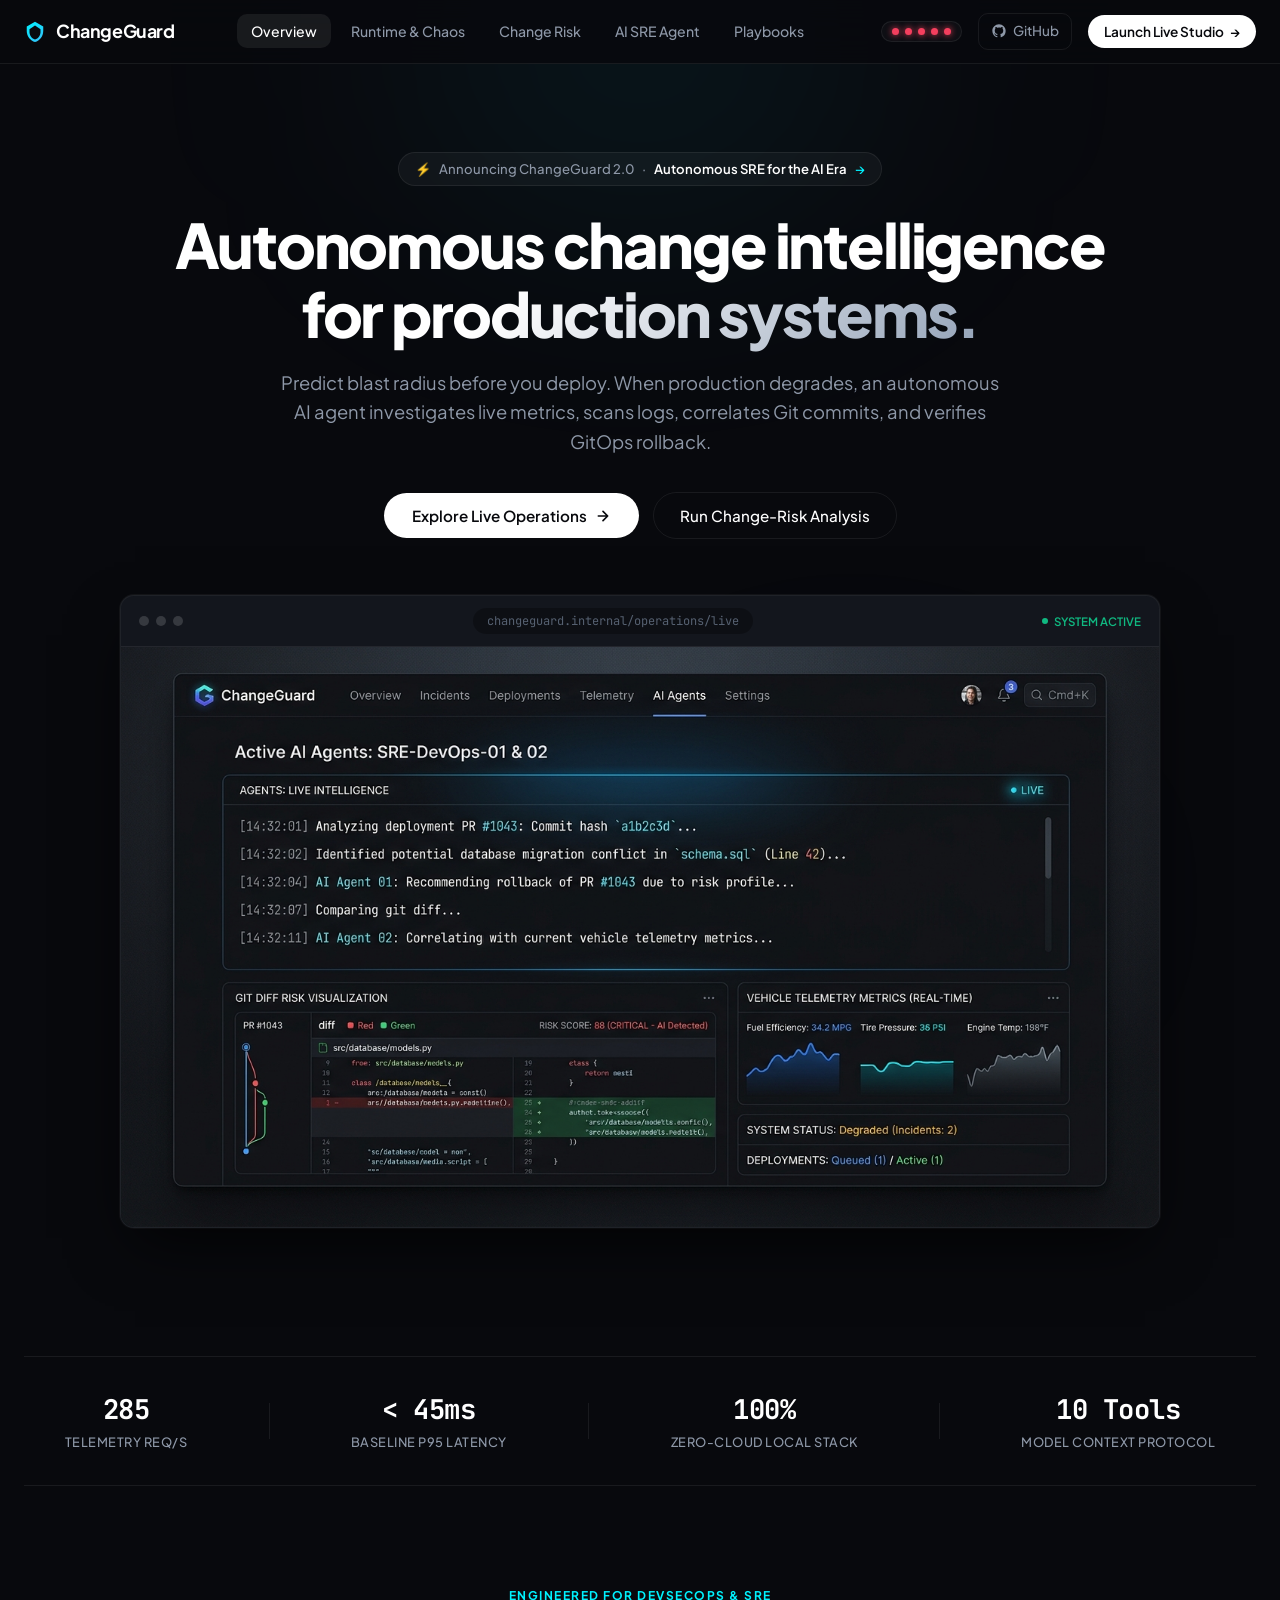
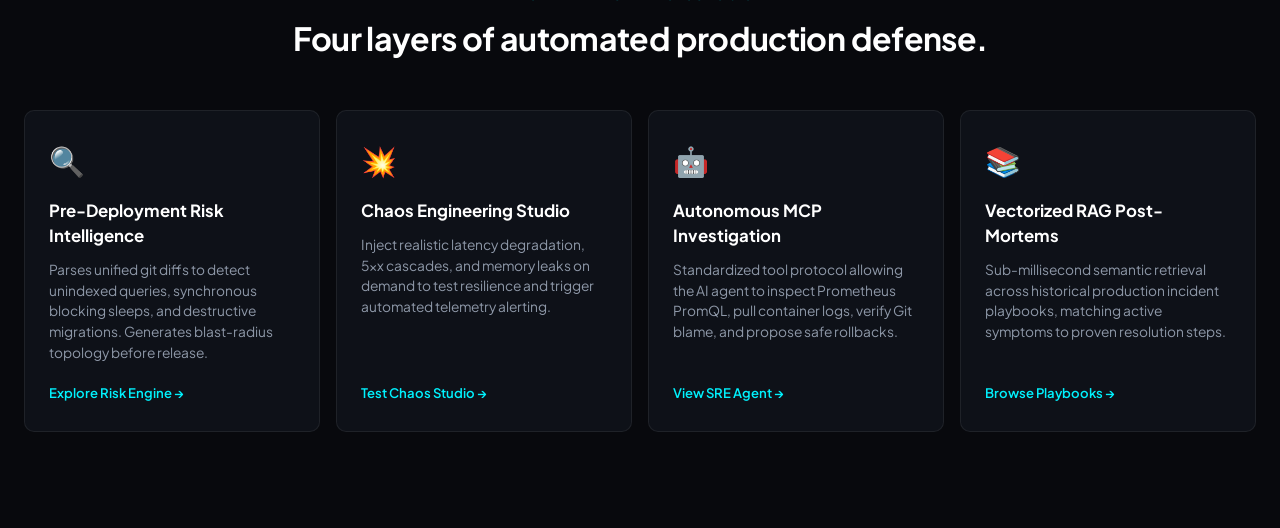
==== dashboard/index.html @ 80968781 "feat(ui): redesign landing page and dashboard theme inspired by Polar with hero mockup asset and fla" ====
<!DOCTYPE html>
<html lang="en">
<head>
  <meta charset="UTF-8">
  <meta name="viewport" content="width=device-width, initial-scale=1.0">
  <title>ChangeGuard — Autonomous SRE & Change-Intelligence Platform</title>
  <meta name="description" content="AI-powered change risk scoring, blast-radius prediction, and autonomous incident investigation with MCP tools and vectorized RAG playbooks.">
  <link rel="preconnect" href="https://fonts.googleapis.com">
  <link rel="preconnect" href="https://fonts.gstatic.com" crossorigin>
  <link href="https://fonts.googleapis.com/css2?family=Plus+Jakarta+Sans:wght@300;400;500;600;700;800&family=JetBrains+Mono:wght@400;500;600&display=swap" rel="stylesheet">
  <link rel="stylesheet" href="css/style.css">
</head>
<body>
  <!-- Global Ambient Background Glows -->
  <div class="ambient-glow glow-top"></div>
  <div class="ambient-glow glow-bottom"></div>

  <!-- Header / Navigation Bar (Polar Style) -->
  <header class="polar-nav">
    <div class="nav-container">
      <div class="nav-brand" data-tab-target="tab-home">
        <div class="logo-mark">
          <svg width="22" height="22" viewBox="0 0 24 24" fill="none" xmlns="http://www.w3.org/2000/svg">
            <path d="M12 2L3 7V12C3 17.5 6.8 22.7 12 24C17.2 22.7 21 17.5 21 12V7L12 2Z" fill="url(#brandGrad)" />
            <path d="M12 6L6 10V13C6 16.8 8.6 20.3 12 21.2C15.4 20.3 18 16.8 18 13V10L12 6Z" fill="#08090d" />
            <defs>
              <linearGradient id="brandGrad" x1="3" y1="2" x2="21" y2="24" gradientUnits="userSpaceOnUse">
                <stop stop-color="#00f2fe" />
                <stop offset="1" stop-color="#38bdf8" />
              </linearGradient>
            </defs>
          </svg>
        </div>
        <span class="logo-text">ChangeGuard</span>
      </div>

      <!-- Navigation Links -->
      <nav class="nav-links">
        <button class="nav-link active" data-tab="tab-home">Overview</button>
        <button class="nav-link" data-tab="tab-operations">Runtime & Chaos</button>
        <button class="nav-link" data-tab="tab-risk">Change Risk</button>
        <button class="nav-link" data-tab="tab-agent">
          AI SRE Agent
          <span class="pill-dot-badge" id="agentIncidentBadge" style="display:none;"></span>
        </button>
        <button class="nav-link" data-tab="tab-playbooks">Playbooks</button>
      </nav>

      <!-- Right Navigation Actions -->
      <div class="nav-actions">
        <!-- Service Health Dots -->
        <div class="health-cluster" title="System Microservice Health">
          <span class="health-dot dot-live" id="dotTelemetry" title="Telemetry :8000"></span>
          <span class="health-dot dot-live" id="dotRisk" title="Risk Engine :8001"></span>
          <span class="health-dot dot-live" id="dotMcp" title="MCP Server :8002"></span>
          <span class="health-dot dot-live" id="dotAgent" title="SRE Agent :8003"></span>
          <span class="health-dot dot-live" id="dotRag" title="RAG Engine :8004"></span>
        </div>

        <a href="https://github.com/karambitbarrage15/opsGaurd" target="_blank" rel="noopener" class="btn-github">
          <svg width="16" height="16" viewBox="0 0 24 24" fill="currentColor">
            <path fill-rule="evenodd" clip-rule="evenodd" d="M12 2C6.477 2 2 6.484 2 12.017c0 4.425 2.865 8.18 6.839 9.504.5.092.682-.217.682-.483 0-.237-.008-.868-.013-1.703-2.782.605-3.369-1.343-3.369-1.343-.454-1.158-1.11-1.466-1.11-1.466-.908-.62.069-.608.069-.608 1.003.07 1.53 1.032 1.53 1.032.892 1.53 2.341 1.088 2.91.832.092-.647.35-1.088.636-1.338-2.22-.253-4.555-1.113-4.555-4.951 0-1.093.39-1.988 1.029-2.688-.103-.253-.446-1.272.098-2.65 0 0 .84-.27 2.75 1.026A9.564 9.564 0 0112 6.844c.85.004 1.705.115 2.504.337 1.909-1.296 2.747-1.027 2.747-1.027.546 1.379.202 2.398.1 2.651.64.7 1.028 1.595 1.028 2.688 0 3.848-2.339 4.695-4.566 4.943.359.309.678.92.678 1.855 0 1.338-.012 2.419-.012 2.747 0 .268.18.58.688.482A10.019 10.019 0 0022 12.017C22 6.484 17.522 2 12 2z" />
          </svg>
          <span>GitHub</span>
        </a>

        <button class="btn-cta-primary" id="btnNavLaunch">
          <span>Launch Live Studio</span>
          <span class="arrow">→</span>
        </button>
      </div>
    </div>
  </header>

  <!-- Page Content Container -->
  <div class="content-wrapper">

    <!-- ==================== TAB 0: POLAR-STYLE LANDING PAGE ==================== -->
    <section class="page-tab active" id="tab-home">
      <!-- Hero Section -->
      <div class="hero-section">
        <div class="hero-announcement" data-tab-switch="tab-agent">
          <span class="announcement-pill">
            <span class="sparkle">⚡</span>
            <span>Announcing ChangeGuard 2.0</span>
            <span class="sep">·</span>
            <span class="desc">Autonomous SRE for the AI Era</span>
            <span class="chev">→</span>
          </span>
        </div>

        <h1 class="hero-heading">
          Autonomous change intelligence <br>
          <span class="heading-gradient">for production systems.</span>
        </h1>

        <p class="hero-subtext">
          Predict blast radius before you deploy. When production degrades, an autonomous AI agent investigates live metrics, scans logs, correlates Git commits, and verifies GitOps rollback.
        </p>

        <div class="hero-cta-group">
          <button class="btn-hero-primary" data-tab-switch="tab-operations">
            <span>Explore Live Operations</span>
            <svg width="16" height="16" viewBox="0 0 24 24" fill="none" stroke="currentColor" stroke-width="2.5" stroke-linecap="round" stroke-linejoin="round"><path d="M5 12h14M12 5l7 7-7 7"/></svg>
          </button>
          <button class="btn-hero-secondary" data-tab-switch="tab-risk">
            <span>Run Change-Risk Analysis</span>
          </button>
        </div>

        <!-- Hero UI Mockup Showcase (Polar Style) -->
        <div class="hero-mockup-wrapper">
          <div class="mockup-ambient-halo"></div>
          <div class="mockup-frame">
            <div class="mockup-header-bar">
              <div class="window-dots">
                <span></span><span></span><span></span>
              </div>
              <div class="mockup-url-pill">
                <span>changeguard.internal/operations/live</span>
              </div>
              <div class="mockup-live-status">
                <span class="live-dot"></span>
                <span>SYSTEM ACTIVE</span>
              </div>
            </div>
            <img src="assets/hero-mockup.jpg" alt="ChangeGuard Operations Console Mockup" class="mockup-image" loading="lazy">
          </div>
        </div>
      </div>

      <!-- Live Telemetry Ticker Strip (No Box Inside A Box) -->
      <div class="ticker-strip">
        <div class="ticker-item">
          <span class="ticker-val">285</span>
          <span class="ticker-lbl">Telemetry Req/s</span>
        </div>
        <div class="ticker-divider"></div>
        <div class="ticker-item">
          <span class="ticker-val">&lt; 45ms</span>
          <span class="ticker-lbl">Baseline p95 Latency</span>
        </div>
        <div class="ticker-divider"></div>
        <div class="ticker-item">
          <span class="ticker-val">100%</span>
          <span class="ticker-lbl">Zero-Cloud Local Stack</span>
        </div>
        <div class="ticker-divider"></div>
        <div class="ticker-item">
          <span class="ticker-val">10 Tools</span>
          <span class="ticker-lbl">Model Context Protocol</span>
        </div>
      </div>

      <!-- Feature Grid (Single Surface, Clean Dividers) -->
      <div class="features-section">
        <div class="section-meta">
          <span class="section-tag">ENGINEERED FOR DEVSECOPS & SRE</span>
          <h2 class="section-heading">Four layers of automated production defense.</h2>
        </div>

        <div class="features-grid">
          <div class="feature-card" data-tab-switch="tab-risk">
            <div class="feature-icon">🔍</div>
            <h3>Pre-Deployment Risk Intelligence</h3>
            <p>Parses unified git diffs to detect unindexed queries, synchronous blocking sleeps, and destructive migrations. Generates blast-radius topology before release.</p>
            <span class="feature-link">Explore Risk Engine →</span>
          </div>

          <div class="feature-card" data-tab-switch="tab-operations">
            <div class="feature-icon">💥</div>
            <h3>Chaos Engineering Studio</h3>
            <p>Inject realistic latency degradation, 5xx cascades, and memory leaks on demand to test resilience and trigger automated telemetry alerting.</p>
            <span class="feature-link">Test Chaos Studio →</span>
          </div>

          <div class="feature-card" data-tab-switch="tab-agent">
            <div class="feature-icon">🤖</div>
            <h3>Autonomous MCP Investigation</h3>
            <p>Standardized tool protocol allowing the AI agent to inspect Prometheus PromQL, pull container logs, verify Git blame, and propose safe rollbacks.</p>
            <span class="feature-link">View SRE Agent →</span>
          </div>

          <div class="feature-card" data-tab-switch="tab-playbooks">
            <div class="feature-icon">📚</div>
            <h3>Vectorized RAG Post-Mortems</h3>
            <p>Sub-millisecond semantic retrieval across historical production incident playbooks, matching active symptoms to proven resolution steps.</p>
            <span class="feature-link">Browse Playbooks →</span>
          </div>
        </div>
      </div>
    </section>

    <!-- ==================== TAB 1: RUNTIME & CHAOS STUDIO ==================== -->
    <section class="page-tab" id="tab-operations">
      <div class="tab-header-strip">
        <div>
          <h2>Runtime Operations & Chaos Studio</h2>
          <p class="tab-sub">Real-time connected-vehicle telemetry pipeline with Prometheus metrics and fault injection.</p>
        </div>
        <div class="status-indicator-pill" id="globalStatusPill">
          <span class="indicator-dot"></span>
          <span id="globalStatusText">ALL SYSTEMS NORMAL</span>
        </div>
      </div>

      <!-- Metrics Row (Flat Single Surface) -->
      <div class="metrics-row">
        <div class="stat-cell">
          <span class="stat-label">Throughput</span>
          <div class="stat-value" id="valThroughput">285 <span class="stat-unit">req/s</span></div>
          <span class="stat-trend positive" id="trendThroughput">↑ Normal Ingest</span>
        </div>
        <div class="stat-cell">
          <span class="stat-label">p95 Ingestion Latency</span>
          <div class="stat-value" id="valLatency">42 <span class="stat-unit">ms</span></div>
          <div class="stat-progress">
            <div class="stat-bar" id="barLatency" style="width: 14%;"></div>
          </div>
        </div>
        <div class="stat-cell">
          <span class="stat-label">5xx Error Rate</span>
          <div class="stat-value" id="valErrorRate">0.0 <span class="stat-unit">%</span></div>
          <span class="stat-trend neutral" id="trendErrorRate">0 failures</span>
        </div>
        <div class="stat-cell">
          <span class="stat-label">Memory Allocation</span>
          <div class="stat-value" id="valMemory">142 <span class="stat-unit">MB</span></div>
          <div class="stat-progress">
            <div class="stat-bar info-bar" id="barMemory" style="width: 25%;"></div>
          </div>
        </div>
      </div>

      <!-- Split Layout: Chaos Triggers & Live Fleet Table (No Box Inside A Box) -->
      <div class="surface-split">
        <!-- Left: Chaos Studio -->
        <div class="surface-col">
          <div class="col-head">
            <h3>Chaos Injection Console</h3>
            <span class="col-badge">Simulate Incidents</span>
          </div>
          <p class="col-desc">Inject synthetic production faults into the telemetry pipeline to observe metrics shift and test autonomous agent response.</p>

          <div class="chaos-action-list">
            <button class="chaos-action-btn chaos-latency-btn" id="btnChaosLatency">
              <div class="btn-left">
                <span class="btn-symbol">⏱️</span>
                <div>
                  <strong>Inject Latency Spike</strong>
                  <span>+2500ms delay on vehicle event pipeline</span>
                </div>
              </div>
              <span class="btn-trigger-badge">Trigger</span>
            </button>

            <button class="chaos-action-btn chaos-error-btn" id="btnChaosError">
              <div class="btn-left">
                <span class="btn-symbol">⚠️</span>
                <div>
                  <strong>Inject 50% Error Rate</strong>
                  <span>Simulate 500 Internal Server Error cascade</span>
                </div>
              </div>
              <span class="btn-trigger-badge">Trigger</span>
            </button>

            <button class="chaos-action-btn chaos-memory-btn" id="btnChaosMemory">
              <div class="btn-left">
                <span class="btn-symbol">🌊</span>
                <div>
                  <strong>Inject Memory Leak</strong>
                  <span>Allocate +150MB unmanaged coordinate buffer</span>
                </div>
              </div>
              <span class="btn-trigger-badge">Trigger</span>
            </button>

            <button class="chaos-action-btn chaos-reset-btn" id="btnChaosReset">
              <div class="btn-left">
                <span class="btn-symbol">🔄</span>
                <div>
                  <strong>Reset All Faults</strong>
                  <span>Restore healthy baseline parameters</span>
                </div>
              </div>
              <span class="btn-trigger-badge">Reset</span>
            </button>
          </div>

          <div class="chaos-summary-bar">
            <span>Current State: <strong id="activeChaosState">Baseline Healthy</strong></span>
            <span>Faults Injected: <span id="chaosIncidentCount">0</span></span>
          </div>
        </div>

        <!-- Right: Live Fleet Table -->
        <div class="surface-col">
          <div class="col-head">
            <h3>Connected Fleet Telemetry Stream</h3>
            <span class="live-tag"><span class="pulse-ring-dot"></span> LIVE 2s</span>
          </div>
          <p class="col-desc">Continuous high-frequency ingestion stream from California & Nevada vehicle fleets.</p>

          <div class="table-container">
            <table class="polar-table">
              <thead>
                <tr>
                  <th>VIN</th>
                  <th>Fleet</th>
                  <th>Speed</th>
                  <th>Battery SoC</th>
                  <th>Firmware</th>
                  <th>Latency</th>
                </tr>
              </thead>
              <tbody id="telemetryBody">
                <!-- Dynamically populated -->
              </tbody>
            </table>
          </div>
        </div>
      </div>
    </section>

    <!-- ==================== TAB 2: PRE-DEPLOY CHANGE RISK ==================== -->
    <section class="page-tab" id="tab-risk">
      <div class="tab-header-strip">
        <div>
          <h2>Pre-Deploy Change-Risk Analysis</h2>
          <p class="tab-sub">Automated PR blast-radius prediction, code pattern heuristics, and deployment safety scoring.</p>
        </div>
      </div>

      <div class="surface-split">
        <!-- Left: Input & Sample Picker -->
        <div class="surface-col">
          <div class="col-head">
            <h3>Pull Request Diff Input</h3>
            <span class="col-badge">Pre-Deployment Gate</span>
          </div>

          <div class="sample-pills-row">
            <span class="sample-label">Scenarios:</span>
            <button class="pill-action active" id="btnSampleQuery">Unbounded Query & Sleep</button>
            <button class="pill-action" id="btnSampleMemory">Memory Buffer Leak</button>
            <button class="pill-action" id="btnSampleDocs">Safe Documentation</button>
          </div>

          <div class="field-wrap">
            <label for="commitMessageInput">Commit Message</label>
            <input type="text" id="commitMessageInput" value="feat(telemetry): add batch historical vehicle lookups" class="polar-input">
          </div>

          <div class="field-wrap">
            <label for="diffTextInput">Git Unified Diff</label>
            <textarea id="diffTextInput" rows="12" class="polar-textarea" placeholder="Paste unified diff here..."></textarea>
          </div>

          <button class="btn-primary-wide" id="btnAnalyzeRisk">
            <span>⚡ Run AI Change-Risk Analysis</span>
          </button>
        </div>

        <!-- Right: Assessment Results (Flat Single Surface) -->
        <div class="surface-col">
          <div class="col-head">
            <h3>Safety Assessment Report</h3>
            <span class="tier-pill" id="riskTierBadge">AWAITING INPUT</span>
          </div>

          <div class="risk-gauge-block">
            <div class="gauge-svg-wrap">
              <svg viewBox="0 0 100 100">
                <circle class="gauge-track" cx="50" cy="50" r="42"></circle>
                <circle class="gauge-meter" id="circleFill" cx="50" cy="50" r="42"></circle>
              </svg>
              <div class="gauge-center-val" id="riskScoreNumber">--</div>
            </div>
            <div class="gauge-meta">
              <h4 id="approvalStatusTitle">Analysis Ready</h4>
              <p id="approvalStatusDesc">Submit a code diff to evaluate blast radius, schema migrations, and deployment risks.</p>
              <div class="canary-chip" id="canaryStrategyBox" style="display:none;">
                <span class="chip-lbl">Canary Strategy:</span>
                <strong id="canaryStrategyVal">Standard Rolling</strong>
              </div>
            </div>
          </div>

          <div class="details-section">
            <span class="details-heading">Identified Risk Factors</span>
            <div class="factors-flat-list" id="factorsList">
              <div class="muted-text">Select a scenario or paste a diff to run analysis.</div>
            </div>
          </div>

          <div class="details-section">
            <span class="details-heading">Blast Radius & Affected Services</span>
            <div class="service-pill-cluster" id="affectedServicesList">
              <!-- Dynamically populated -->
            </div>
          </div>

          <div class="details-section">
            <span class="details-heading">Safety Recommendations</span>
            <ul class="clean-bullet-list" id="recommendationsList">
              <!-- Dynamically populated -->
            </ul>
          </div>
        </div>
      </div>
    </section>

    <!-- ==================== TAB 3: AUTONOMOUS AI SRE AGENT ==================== -->
    <section class="page-tab" id="tab-agent">
      <div class="tab-header-strip">
        <div>
          <h2>Autonomous AI SRE Incident Investigator</h2>
          <p class="tab-sub">Model Context Protocol (MCP) live diagnostic loop correlated with vectorized RAG playbooks.</p>
        </div>
        <button class="btn-primary-alert pulse" id="btnTriggerInvestigation">
          <span>🚨 Trigger Autonomous Investigation</span>
        </button>
      </div>

      <div class="surface-split">
        <!-- Left: Live Thought Stream & MCP Tool Execution -->
        <div class="surface-col">
          <div class="col-head">
            <h3>Agent Thought Stream & Tool Execution</h3>
            <span class="col-badge">MCP Protocol</span>
          </div>
          <p class="col-desc">Step-by-step reasoning chain as the agent probes metrics, pulls logs, inspects commits, and matches playbooks.</p>

          <div class="polar-terminal" id="agentTerminal">
            <div class="term-line sys">&gt; ChangeGuard SRE Agent initialized. Watching telemetry metrics and Prometheus alerts.</div>
            <div class="term-line idle">&gt; Ready. Inject chaos in Tab 1, or click "Trigger Autonomous Investigation" above.</div>
          </div>
        </div>

        <!-- Right: Root Cause Analysis & Remediation Card -->
        <div class="surface-col">
          <div class="col-head">
            <h3>Root Cause Analysis & Remediation</h3>
            <span class="tier-pill" id="rcaStatusBadge">NO ACTIVE INCIDENT</span>
          </div>

          <div class="rca-empty-placeholder" id="rcaEmptyState">
            <span class="placeholder-icon">🤖</span>
            <p>No active investigation. When degradation occurs, the AI agent will autonomously query MCP tools, correlate logs and Git commits, match historical playbooks, and formulate remediation here.</p>
          </div>

          <div class="rca-panel-body" id="rcaContent" style="display:none;">
            <div class="rca-block">
              <span class="rca-lbl">Incident Identification</span>
              <div class="incident-tag" id="rcaIncidentMeta"><span class="badge-p1">P1</span> INC-20261030</div>
            </div>

            <div class="rca-block">
              <span class="rca-lbl">Primary Root Cause</span>
              <div class="cause-highlight-box" id="rcaPrimaryCause">Synchronous blocking latency injected on telemetry request pipeline.</div>
            </div>

            <div class="rca-block">
              <span class="rca-lbl">RAG Historical Playbook Match</span>
              <div class="rag-correlation-card" id="rcaRagBox">
                <div class="rag-header">
                  <strong id="rcaRagTitle">P1: Latency Degradation in California Fleet</strong>
                  <span class="confidence-badge" id="rcaRagConfidence">94% Match</span>
                </div>
                <p id="rcaRagRemediation">Rollback Git revision and verify worker thread normalization.</p>
              </div>
            </div>

            <div class="rca-block">
              <span class="rca-lbl">Remediation Action</span>
              <div class="remediation-proposal" id="rcaRollbackProposal">
                <span>Proposed Action: Automated GitOps Rollback to revision <code>v2.4.0-stable</code></span>
              </div>
            </div>

            <!-- Human-in-the-Loop Rollback Button -->
            <button class="btn-success-wide" id="btnApproveRollback">
              <span>✅ Approve & Execute GitOps Rollback</span>
            </button>

            <!-- Recovery Verified Card -->
            <div class="recovery-banner" id="recoveryBox" style="display:none;">
              <span class="banner-icon">🎉</span>
              <div>
                <strong>Recovery Verified!</strong>
                <p id="recoveryDetails">Service latency restored to &lt; 50ms, error rate 0.0%, all health checks green.</p>
              </div>
            </div>
          </div>
        </div>
      </div>
    </section>

    <!-- ==================== TAB 4: HISTORICAL INCIDENT PLAYBOOKS ==================== -->
    <section class="page-tab" id="tab-playbooks">
      <div class="tab-header-strip">
        <div>
          <h2>Historical Incident Knowledge Base & Playbooks</h2>
          <p class="tab-sub">Curated post-mortems indexed into the RAG vector store for instant agent similarity matching.</p>
        </div>
        <span class="col-badge">8 Indexed Documents</span>
      </div>

      <div class="playbooks-flat-grid" id="kbGrid">
        <!-- Dynamically populated from /rag/postmortems -->
      </div>
    </section>

  </div>

  <!-- Scripts -->
  <script src="js/app.js"></script>
  <script src="js/metrics.js"></script>
  <script src="js/risk_panel.js"></script>
  <script src="js/agent_stream.js"></script>
</body>
</html>
---- dashboard/css/style.css ----
/* -------------------------------------------------------------
   ChangeGuard — Polar Inspired Minimalist Design System
   No "box inside a box" clutter · Single-layer surfaces · Clean hairline dividers
------------------------------------------------------------- */

:root {
  --bg-canvas: #08090d;
  --bg-surface: #0e1118;
  --bg-surface-hover: #131722;
  --bg-subtle: rgba(255, 255, 255, 0.03);

  --border-hairline: rgba(255, 255, 255, 0.07);
  --border-focus: rgba(0, 242, 254, 0.5);

  --text-white: #ffffff;
  --text-primary: #f1f3f7;
  --text-secondary: #8e98a8;
  --text-muted: #566171;

  --accent-cyan: #00f2fe;
  --accent-sky: #38bdf8;
  --accent-emerald: #10b981;
  --accent-amber: #f59e0b;
  --accent-rose: #f43f5e;
  --accent-violet: #8b5cf6;

  --font-sans: 'Plus Jakarta Sans', -apple-system, BlinkMacSystemFont, sans-serif;
  --font-mono: 'JetBrains Mono', monospace;

  --radius-xs: 6px;
  --radius-sm: 10px;
  --radius-md: 14px;
  --radius-lg: 20px;
  --radius-full: 9999px;
}

* {
  box-sizing: border-box;
  margin: 0;
  padding: 0;
}

body {
  background-color: var(--bg-canvas);
  color: var(--text-primary);
  font-family: var(--font-sans);
  min-height: 100vh;
  line-height: 1.5;
  overflow-x: hidden;
  position: relative;
  -webkit-font-smoothing: antialiased;
}

/* Ambient Radial Glows (Polar Style) */
.ambient-glow {
  position: fixed;
  pointer-events: none;
  z-index: 0;
  border-radius: 50%;
  filter: blur(120px);
}

.glow-top {
  top: -150px;
  left: 50%;
  transform: translateX(-50%);
  width: 750px;
  height: 400px;
  background: radial-gradient(circle, rgba(0, 242, 254, 0.08) 0%, rgba(56, 189, 248, 0.03) 60%, transparent 80%);
}

.glow-bottom {
  bottom: -200px;
  right: 10%;
  width: 600px;
  height: 400px;
  background: radial-gradient(circle, rgba(139, 92, 246, 0.05) 0%, transparent 70%);
}

/* ---------------- HEADER / NAVBAR (POLAR STYLE) ---------------- */
.polar-nav {
  position: sticky;
  top: 0;
  z-index: 50;
  background: rgba(8, 9, 13, 0.85);
  backdrop-filter: blur(16px);
  -webkit-backdrop-filter: blur(16px);
  border-bottom: 1px solid var(--border-hairline);
  height: 64px;
  display: flex;
  align-items: center;
}

.nav-container {
  max-width: 1360px;
  width: 100%;
  margin: 0 auto;
  padding: 0 24px;
  display: flex;
  justify-content: space-between;
  align-items: center;
}

.nav-brand {
  display: flex;
  align-items: center;
  gap: 10px;
  cursor: pointer;
  user-select: none;
}

.logo-mark {
  display: flex;
  align-items: center;
  justify-content: center;
}

.logo-text {
  font-size: 1.12rem;
  font-weight: 700;
  color: var(--text-white);
  letter-spacing: -0.4px;
}

.nav-links {
  display: flex;
  gap: 6px;
}

.nav-link {
  background: transparent;
  border: none;
  color: var(--text-secondary);
  font-family: var(--font-sans);
  font-size: 0.88rem;
  font-weight: 500;
  padding: 8px 14px;
  border-radius: var(--radius-sm);
  cursor: pointer;
  transition: all 0.2s ease;
  position: relative;
  display: flex;
  align-items: center;
  gap: 6px;
}

.nav-link:hover {
  color: var(--text-white);
  background: rgba(255, 255, 255, 0.04);
}

.nav-link.active {
  color: var(--text-white);
  background: rgba(255, 255, 255, 0.07);
}

.pill-dot-badge {
  width: 6px;
  height: 6px;
  border-radius: 50%;
  background: var(--accent-rose);
  animation: pulse-dot 1.5s infinite;
}

.nav-actions {
  display: flex;
  align-items: center;
  gap: 16px;
}

.health-cluster {
  display: flex;
  align-items: center;
  gap: 6px;
  padding: 6px 10px;
  background: rgba(255, 255, 255, 0.03);
  border-radius: var(--radius-full);
  border: 1px solid var(--border-hairline);
}

.health-dot {
  width: 7px;
  height: 7px;
  border-radius: 50%;
  background: var(--accent-emerald);
  transition: background 0.3s ease;
}

.health-dot.dot-critical { background: var(--accent-rose); box-shadow: 0 0 6px var(--accent-rose); }

.btn-github {
  display: flex;
  align-items: center;
  gap: 6px;
  color: var(--text-secondary);
  font-size: 0.85rem;
  font-weight: 500;
  text-decoration: none;
  padding: 7px 12px;
  border-radius: var(--radius-sm);
  border: 1px solid var(--border-hairline);
  transition: all 0.2s ease;
}

.btn-github:hover {
  color: var(--text-white);
  border-color: rgba(255, 255, 255, 0.2);
  background: rgba(255, 255, 255, 0.04);
}

.btn-cta-primary {
  display: flex;
  align-items: center;
  gap: 6px;
  background: var(--text-white);
  color: #08090d;
  font-family: var(--font-sans);
  font-size: 0.85rem;
  font-weight: 600;
  padding: 8px 16px;
  border-radius: var(--radius-full);
  border: none;
  cursor: pointer;
  transition: all 0.2s ease;
}

.btn-cta-primary:hover {
  background: #e2e8f0;
  transform: translateY(-1px);
}

.btn-cta-primary .arrow {
  transition: transform 0.2s ease;
}

.btn-cta-primary:hover .arrow {
  transform: translateX(2px);
}

/* ---------------- CONTENT WRAPPER ---------------- */
.content-wrapper {
  max-width: 1360px;
  margin: 0 auto;
  padding: 32px 24px 64px 24px;
  position: relative;
  z-index: 10;
}

.page-tab {
  display: none;
}

.page-tab.active {
  display: block;
  animation: polarFadeIn 0.3s cubic-bezier(0.16, 1, 0.3, 1);
}

@keyframes polarFadeIn {
  from { opacity: 0; transform: translateY(8px); }
  to { opacity: 1; transform: translateY(0); }
}

/* ---------------- TAB 0: POLAR HERO & LANDING ---------------- */
.hero-section {
  display: flex;
  flex-direction: column;
  align-items: center;
  text-align: center;
  padding: 56px 0 64px 0;
  max-width: 1040px;
  margin: 0 auto;
}

.hero-announcement {
  margin-bottom: 24px;
  cursor: pointer;
}

.announcement-pill {
  display: inline-flex;
  align-items: center;
  gap: 8px;
  background: rgba(255, 255, 255, 0.04);
  border: 1px solid var(--border-hairline);
  padding: 6px 16px;
  border-radius: var(--radius-full);
  font-size: 0.82rem;
  font-weight: 500;
  color: var(--text-secondary);
  transition: all 0.2s ease;
}

.announcement-pill:hover {
  background: rgba(255, 255, 255, 0.08);
  border-color: rgba(255, 255, 255, 0.18);
  color: var(--text-white);
}

.announcement-pill .sparkle { color: var(--accent-cyan); }
.announcement-pill .desc { color: var(--text-white); font-weight: 600; }
.announcement-pill .chev { font-size: 0.85rem; color: var(--accent-cyan); transition: transform 0.2s; }
.announcement-pill:hover .chev { transform: translateX(3px); }

.hero-heading {
  font-size: clamp(2.4rem, 4.8vw, 4.2rem);
  font-weight: 800;
  line-height: 1.12;
  letter-spacing: -0.035em;
  color: var(--text-white);
  margin-bottom: 20px;
}

.heading-gradient {
  background: linear-gradient(135deg, #ffffff 30%, #94a3b8 100%);
  -webkit-background-clip: text;
  -webkit-text-fill-color: transparent;
}

.hero-subtext {
  font-size: 1.15rem;
  color: var(--text-secondary);
  max-width: 720px;
  line-height: 1.6;
  margin-bottom: 36px;
  font-weight: 400;
}

.hero-cta-group {
  display: flex;
  align-items: center;
  gap: 14px;
  margin-bottom: 56px;
}

.btn-hero-primary {
  display: flex;
  align-items: center;
  gap: 8px;
  background: var(--text-white);
  color: #08090d;
  font-family: var(--font-sans);
  font-size: 0.95rem;
  font-weight: 600;
  padding: 13px 28px;
  border-radius: var(--radius-full);
  border: none;
  cursor: pointer;
  transition: all 0.2s ease;
}

.btn-hero-primary:hover {
  background: #e2e8f0;
  transform: translateY(-2px);
  box-shadow: 0 10px 25px -5px rgba(255, 255, 255, 0.2);
}

.btn-hero-secondary {
  background: transparent;
  color: var(--text-white);
  font-family: var(--font-sans);
  font-size: 0.95rem;
  font-weight: 500;
  padding: 13px 26px;
  border-radius: var(--radius-full);
  border: 1px solid var(--border-hairline);
  cursor: pointer;
  transition: all 0.2s ease;
}

.btn-hero-secondary:hover {
  background: rgba(255, 255, 255, 0.06);
  border-color: rgba(255, 255, 255, 0.2);
}

/* ---------------- HERO IMAGE MOCKUP (POLAR STYLE) ---------------- */
.hero-mockup-wrapper {
  position: relative;
  width: 100%;
  max-width: 1080px;
  margin: 0 auto;
}

.mockup-ambient-halo {
  position: absolute;
  top: 15%;
  left: 50%;
  transform: translateX(-50%);
  width: 90%;
  height: 60%;
  background: radial-gradient(ellipse at center, rgba(0, 242, 254, 0.12) 0%, rgba(56, 189, 248, 0.04) 50%, transparent 75%);
  filter: blur(60px);
  pointer-events: none;
  z-index: -1;
}

.mockup-frame {
  background: var(--bg-surface);
  border: 1px solid var(--border-hairline);
  border-radius: var(--radius-md);
  overflow: hidden;
  box-shadow: 0 25px 60px -15px rgba(0, 0, 0, 0.8), 0 0 0 1px rgba(255, 255, 255, 0.05);
}

.mockup-header-bar {
  display: flex;
  align-items: center;
  justify-content: space-between;
  padding: 12px 18px;
  background: rgba(255, 255, 255, 0.02);
  border-bottom: 1px solid var(--border-hairline);
}

.window-dots {
  display: flex;
  gap: 7px;
}

.window-dots span {
  width: 10px;
  height: 10px;
  border-radius: 50%;
  background: rgba(255, 255, 255, 0.15);
}

.mockup-url-pill {
  font-family: var(--font-mono);
  font-size: 0.75rem;
  color: var(--text-muted);
  background: rgba(0, 0, 0, 0.3);
  padding: 4px 14px;
  border-radius: var(--radius-full);
}

.mockup-live-status {
  display: flex;
  align-items: center;
  gap: 6px;
  font-size: 0.72rem;
  font-weight: 600;
  color: var(--accent-emerald);
}

.live-dot {
  width: 6px;
  height: 6px;
  border-radius: 50%;
  background: var(--accent-emerald);
}

.mockup-image {
  width: 100%;
  height: auto;
  display: block;
}

/* ---------------- TICKER STRIP (FLAT, NO NESTED BOXES) ---------------- */
.ticker-strip {
  display: flex;
  align-items: center;
  justify-content: space-around;
  padding: 32px 0;
  border-top: 1px solid var(--border-hairline);
  border-bottom: 1px solid var(--border-hairline);
  margin: 64px 0;
}

.ticker-item {
  display: flex;
  flex-direction: column;
  align-items: center;
  gap: 4px;
}

.ticker-val {
  font-family: var(--font-mono);
  font-size: 1.7rem;
  font-weight: 700;
  color: var(--text-white);
  letter-spacing: -0.5px;
}

.ticker-lbl {
  font-size: 0.8rem;
  color: var(--text-secondary);
  font-weight: 500;
  text-transform: uppercase;
  letter-spacing: 0.5px;
}

.ticker-divider {
  width: 1px;
  height: 36px;
  background: var(--border-hairline);
}

/* ---------------- BENTO / FEATURES GRID ---------------- */
.features-section {
  padding: 32px 0;
}

.section-meta {
  text-align: center;
  margin-bottom: 48px;
}

.section-tag {
  font-size: 0.75rem;
  font-weight: 700;
  color: var(--accent-cyan);
  letter-spacing: 1.5px;
  text-transform: uppercase;
}

.section-heading {
  font-size: 2rem;
  font-weight: 700;
  color: var(--text-white);
  letter-spacing: -0.02em;
  margin-top: 8px;
}

.features-grid {
  display: grid;
  grid-template-columns: repeat(4, 1fr);
  gap: 16px;
}

.feature-card {
  background: var(--bg-surface);
  border: 1px solid var(--border-hairline);
  border-radius: var(--radius-sm);
  padding: 28px 24px;
  display: flex;
  flex-direction: column;
  gap: 12px;
  cursor: pointer;
  transition: all 0.25s ease;
}

.feature-card:hover {
  background: var(--bg-surface-hover);
  border-color: rgba(255, 255, 255, 0.16);
  transform: translateY(-2px);
}

.feature-icon {
  font-size: 1.8rem;
  margin-bottom: 4px;
}

.feature-card h3 {
  font-size: 1.05rem;
  font-weight: 700;
  color: var(--text-white);
}

.feature-card p {
  font-size: 0.86rem;
  color: var(--text-secondary);
  line-height: 1.5;
  flex-grow: 1;
}

.feature-link {
  font-size: 0.82rem;
  font-weight: 600;
  color: var(--accent-cyan);
  margin-top: 8px;
}

/* ---------------- TAB HEADER STRIP (CONSISTENT THEME) ---------------- */
.tab-header-strip {
  display: flex;
  justify-content: space-between;
  align-items: flex-end;
  padding-bottom: 20px;
  border-bottom: 1px solid var(--border-hairline);
  margin-bottom: 28px;
}

.tab-header-strip h2 {
  font-size: 1.6rem;
  font-weight: 700;
  color: var(--text-white);
  letter-spacing: -0.02em;
}

.tab-sub {
  font-size: 0.9rem;
  color: var(--text-secondary);
  margin-top: 4px;
}

.status-indicator-pill {
  display: flex;
  align-items: center;
  gap: 8px;
  padding: 6px 14px;
  border-radius: var(--radius-full);
  font-size: 0.78rem;
  font-weight: 700;
  background: rgba(16, 185, 129, 0.1);
  border: 1px solid rgba(16, 185, 129, 0.3);
  color: var(--accent-emerald);
}

.indicator-dot {
  width: 7px;
  height: 7px;
  border-radius: 50%;
  background: currentColor;
}

/* ---------------- METRICS ROW (FLAT, NO NESTED BOXES) ---------------- */
.metrics-row {
  display: grid;
  grid-template-columns: repeat(4, 1fr);
  background: var(--bg-surface);
  border: 1px solid var(--border-hairline);
  border-radius: var(--radius-sm);
  margin-bottom: 28px;
  overflow: hidden;
}

.stat-cell {
  padding: 22px 24px;
  border-right: 1px solid var(--border-hairline);
  display: flex;
  flex-direction: column;
  gap: 6px;
}

.stat-cell:last-child {
  border-right: none;
}

.stat-label {
  font-size: 0.78rem;
  font-weight: 600;
  color: var(--text-secondary);
  text-transform: uppercase;
  letter-spacing: 0.5px;
}

.stat-value {
  font-family: var(--font-mono);
  font-size: 2rem;
  font-weight: 700;
  color: var(--text-white);
}

.stat-unit {
  font-size: 0.9rem;
  font-weight: 400;
  color: var(--text-secondary);
}

.stat-progress {
  width: 100%;
  height: 4px;
  background: rgba(255, 255, 255, 0.05);
  border-radius: var(--radius-full);
  margin-top: 6px;
  overflow: hidden;
}

.stat-bar {
  height: 100%;
  background: var(--accent-cyan);
  border-radius: var(--radius-full);
  transition: width 0.4s ease;
}

.stat-bar.warn-bar { background: var(--accent-amber); }
.stat-bar.danger-bar { background: var(--accent-rose); }
.stat-bar.info-bar { background: var(--accent-sky); }

.stat-trend {
  font-size: 0.78rem;
  font-weight: 600;
}
.stat-trend.positive { color: var(--accent-emerald); }
.stat-trend.negative { color: var(--accent-rose); }
.stat-trend.neutral { color: var(--text-muted); }

/* ---------------- SURFACE SPLIT (FLAT 2-COLUMN LAYOUT) ---------------- */
.surface-split {
  display: grid;
  grid-template-columns: 1fr 1fr;
  gap: 24px;
}

.surface-col {
  background: var(--bg-surface);
  border: 1px solid var(--border-hairline);
  border-radius: var(--radius-sm);
  padding: 28px;
  display: flex;
  flex-direction: column;
}

.col-head {
  display: flex;
  justify-content: space-between;
  align-items: center;
  margin-bottom: 8px;
}

.col-head h3 {
  font-size: 1.12rem;
  font-weight: 700;
  color: var(--text-white);
}

.col-badge {
  font-size: 0.72rem;
  font-weight: 600;
  padding: 3px 10px;
  border-radius: var(--radius-full);
  background: rgba(255, 255, 255, 0.05);
  border: 1px solid var(--border-hairline);
  color: var(--text-secondary);
}

.col-desc {
  font-size: 0.86rem;
  color: var(--text-secondary);
  margin-bottom: 24px;
  line-height: 1.4;
}

/* Chaos Action Buttons (Polar Flat Style) */
.chaos-action-list {
  display: flex;
  flex-direction: column;
  gap: 10px;
  margin-bottom: 24px;
}

.chaos-action-btn {
  display: flex;
  align-items: center;
  justify-content: space-between;
  background: rgba(255, 255, 255, 0.02);
  border: 1px solid var(--border-hairline);
  padding: 14px 18px;
  border-radius: var(--radius-sm);
  color: var(--text-primary);
  cursor: pointer;
  transition: all 0.2s ease;
  text-align: left;
}

.chaos-action-btn:hover {
  background: rgba(255, 255, 255, 0.05);
  border-color: rgba(255, 255, 255, 0.16);
  transform: translateY(-1px);
}

.btn-left {
  display: flex;
  align-items: center;
  gap: 14px;
}

.btn-symbol { font-size: 1.4rem; }

.btn-left strong {
  display: block;
  font-size: 0.9rem;
  color: var(--text-white);
}

.btn-left span {
  font-size: 0.76rem;
  color: var(--text-secondary);
}

.btn-trigger-badge {
  font-size: 0.72rem;
  font-weight: 600;
  padding: 4px 10px;
  border-radius: var(--radius-full);
  background: rgba(255, 255, 255, 0.06);
  color: var(--text-secondary);
  border: 1px solid var(--border-hairline);
}

.chaos-latency-btn:hover .btn-trigger-badge { color: var(--accent-amber); border-color: var(--accent-amber); }
.chaos-error-btn:hover .btn-trigger-badge { color: var(--accent-rose); border-color: var(--accent-rose); }
.chaos-memory-btn:hover .btn-trigger-badge { color: var(--accent-violet); border-color: var(--accent-violet); }
.chaos-reset-btn:hover .btn-trigger-badge { color: var(--accent-emerald); border-color: var(--accent-emerald); }

.chaos-summary-bar {
  display: flex;
  justify-content: space-between;
  padding: 14px 0;
  border-top: 1px solid var(--border-hairline);
  font-size: 0.84rem;
  color: var(--text-secondary);
  margin-top: auto;
}

.chaos-summary-bar strong {
  color: var(--accent-emerald);
}

/* ---------------- POLAR FLAT TABLE ---------------- */
.table-container {
  overflow-x: auto;
  max-height: 420px;
}

.polar-table {
  width: 100%;
  border-collapse: collapse;
  font-size: 0.85rem;
}

.polar-table th {
  text-align: left;
  padding: 10px 14px;
  color: var(--text-muted);
  font-size: 0.72rem;
  font-weight: 600;
  text-transform: uppercase;
  letter-spacing: 0.5px;
  border-bottom: 1px solid var(--border-hairline);
}

.polar-table td {
  padding: 12px 14px;
  border-bottom: 1px solid rgba(255, 255, 255, 0.03);
  font-family: var(--font-mono);
  color: var(--text-secondary);
}

.polar-table tr:hover td {
  background: rgba(255, 255, 255, 0.02);
  color: var(--text-white);
}

.live-tag {
  display: flex;
  align-items: center;
  gap: 6px;
  font-size: 0.74rem;
  font-weight: 700;
  color: var(--accent-emerald);
}

.pulse-ring-dot {
  width: 7px;
  height: 7px;
  border-radius: 50%;
  background: var(--accent-emerald);
  box-shadow: 0 0 8px var(--accent-emerald);
}

/* ---------------- TAB 2: CHANGE RISK (NO BOX IN A BOX) ---------------- */
.sample-pills-row {
  display: flex;
  align-items: center;
  gap: 8px;
  margin-bottom: 20px;
  flex-wrap: wrap;
}

.sample-label {
  font-size: 0.78rem;
  font-weight: 600;
  color: var(--text-muted);
  text-transform: uppercase;
}

.pill-action {
  background: rgba(255, 255, 255, 0.03);
  border: 1px solid var(--border-hairline);
  color: var(--text-secondary);
  font-size: 0.78rem;
  font-weight: 500;
  padding: 6px 14px;
  border-radius: var(--radius-full);
  cursor: pointer;
  transition: all 0.2s ease;
}

.pill-action:hover, .pill-action.active {
  color: var(--text-white);
  background: rgba(255, 255, 255, 0.08);
  border-color: rgba(255, 255, 255, 0.2);
}

.field-wrap {
  margin-bottom: 18px;
}

.field-wrap label {
  display: block;
  font-size: 0.8rem;
  font-weight: 600;
  color: var(--text-secondary);
  margin-bottom: 6px;
}

.polar-input, .polar-textarea {
  width: 100%;
  background: rgba(0, 0, 0, 0.35);
  border: 1px solid var(--border-hairline);
  border-radius: var(--radius-sm);
  color: var(--text-white);
  padding: 10px 14px;
  font-family: var(--font-mono);
  font-size: 0.85rem;
  outline: none;
  transition: border-color 0.2s ease;
}

.polar-input:focus, .polar-textarea:focus {
  border-color: var(--border-focus);
}

.btn-primary-wide {
  width: 100%;
  padding: 14px;
  background: var(--text-white);
  color: #08090d;
  font-family: var(--font-sans);
  font-size: 0.92rem;
  font-weight: 700;
  border: none;
  border-radius: var(--radius-sm);
  cursor: pointer;
  transition: all 0.2s ease;
  margin-top: 8px;
}

.btn-primary-wide:hover {
  background: #e2e8f0;
  transform: translateY(-1px);
}

/* Gauge Block */
.risk-gauge-block {
  display: flex;
  align-items: center;
  gap: 24px;
  padding-bottom: 24px;
  border-bottom: 1px solid var(--border-hairline);
  margin-bottom: 24px;
}

.gauge-svg-wrap {
  position: relative;
  width: 90px;
  height: 90px;
  flex-shrink: 0;
}

.gauge-svg-wrap svg {
  transform: rotate(-9deg);
}

.gauge-track {
  fill: none;
  stroke: rgba(255, 255, 255, 0.06);
  stroke-width: 9;
}

.gauge-meter {
  fill: none;
  stroke: var(--accent-cyan);
  stroke-width: 9;
  stroke-dasharray: 264;
  stroke-dashoffset: 264;
  stroke-linecap: round;
  transition: stroke-dashoffset 0.8s ease, stroke 0.4s ease;
}

.gauge-center-val {
  position: absolute;
  top: 50%;
  left: 50%;
  transform: translate(-50%, -50%);
  font-family: var(--font-mono);
  font-size: 1.5rem;
  font-weight: 800;
  color: var(--text-white);
}

.gauge-meta h4 {
  font-size: 1.15rem;
  font-weight: 700;
  color: var(--text-white);
  margin-bottom: 4px;
}

.gauge-meta p {
  font-size: 0.84rem;
  color: var(--text-secondary);
  line-height: 1.4;
}

.canary-chip {
  display: inline-flex;
  align-items: center;
  gap: 6px;
  margin-top: 10px;
  font-size: 0.78rem;
  color: var(--accent-cyan);
}

.canary-chip .chip-lbl { color: var(--text-muted); }

/* Details Sections */
.details-section {
  padding-bottom: 20px;
  border-bottom: 1px solid var(--border-hairline);
  margin-bottom: 20px;
}

.details-section:last-child {
  border-bottom: none;
  padding-bottom: 0;
  margin-bottom: 0;
}

.details-heading {
  display: block;
  font-size: 0.76rem;
  font-weight: 700;
  color: var(--text-muted);
  text-transform: uppercase;
  letter-spacing: 0.5px;
  margin-bottom: 12px;
}

.factor-flat-item {
  display: flex;
  justify-content: space-between;
  align-items: center;
  padding: 8px 0;
  border-bottom: 1px solid rgba(255, 255, 255, 0.03);
  font-size: 0.84rem;
}

.factor-flat-item strong { color: var(--text-white); }
.factor-flat-item .factor-desc { font-size: 0.76rem; color: var(--text-secondary); }
.factor-flat-item .factor-wt { font-family: var(--font-mono); font-weight: 700; color: var(--accent-rose); }

.service-pill-cluster {
  display: flex;
  gap: 8px;
  flex-wrap: wrap;
}

.service-clean-pill {
  font-family: var(--font-mono);
  font-size: 0.78rem;
  color: var(--accent-sky);
  background: rgba(56, 189, 248, 0.08);
  border: 1px solid rgba(56, 189, 248, 0.2);
  padding: 4px 12px;
  border-radius: var(--radius-full);
}

.clean-bullet-list {
  list-style: none;
  font-size: 0.84rem;
  color: var(--text-secondary);
}

.clean-bullet-list li {
  position: relative;
  padding-left: 18px;
  margin-bottom: 8px;
  line-height: 1.4;
}

.clean-bullet-list li::before {
  content: "→";
  position: absolute;
  left: 0;
  color: var(--accent-cyan);
}

.tier-pill {
  font-size: 0.72rem;
  font-weight: 700;
  padding: 4px 12px;
  border-radius: var(--radius-full);
  background: rgba(255, 255, 255, 0.05);
  border: 1px solid var(--border-hairline);
  color: var(--text-secondary);
  text-transform: uppercase;
}

/* ---------------- TAB 3: AI SRE AGENT (POLAR FLAT) ---------------- */
.btn-primary-alert {
  display: flex;
  align-items: center;
  gap: 8px;
  background: linear-gradient(135deg, var(--accent-rose), #e11d48);
  color: #fff;
  font-family: var(--font-sans);
  font-size: 0.88rem;
  font-weight: 600;
  padding: 10px 20px;
  border-radius: var(--radius-full);
  border: none;
  cursor: pointer;
  transition: all 0.2s ease;
}

.btn-primary-alert:hover {
  transform: translateY(-1px);
  box-shadow: 0 8px 20px rgba(244, 63, 94, 0.3);
}

/* Polar Terminal */
.polar-terminal {
  background: #040508;
  border: 1px solid var(--border-hairline);
  border-radius: var(--radius-sm);
  padding: 20px;
  font-family: var(--font-mono);
  font-size: 0.82rem;
  min-height: 480px;
  max-height: 520px;
  overflow-y: auto;
  display: flex;
  flex-direction: column;
  gap: 12px;
}

.term-line {
  line-height: 1.5;
  animation: polarLine 0.2s ease;
}

@keyframes polarLine {
  from { opacity: 0; transform: translateX(-4px); }
  to { opacity: 1; transform: translateX(0); }
}

.term-line.sys { color: var(--text-muted); }
.term-line.thought { color: #a5b4fc; }
.term-line.tool { color: var(--accent-emerald); }
.term-line.rca { color: var(--accent-amber); font-weight: 600; }
.term-line.success { color: var(--accent-cyan); font-weight: 700; }

/* RCA Body */
.rca-empty-placeholder {
  text-align: center;
  padding: 80px 20px;
  color: var(--text-muted);
}

.placeholder-icon {
  font-size: 2.8rem;
  display: block;
  margin-bottom: 12px;
  opacity: 0.5;
}

.rca-empty-placeholder p {
  font-size: 0.86rem;
  max-width: 380px;
  margin: 0 auto;
  line-height: 1.5;
}

.rca-panel-body {
  display: flex;
  flex-direction: column;
  gap: 20px;
}

.rca-block {
  display: flex;
  flex-direction: column;
  gap: 6px;
}

.rca-lbl {
  font-size: 0.72rem;
  font-weight: 700;
  color: var(--text-muted);
  text-transform: uppercase;
  letter-spacing: 0.5px;
}

.incident-tag {
  display: flex;
  align-items: center;
  gap: 8px;
  font-family: var(--font-mono);
  font-size: 0.95rem;
  color: var(--text-white);
}

.badge-p1 {
  background: rgba(244, 63, 94, 0.15);
  border: 1px solid rgba(244, 63, 94, 0.4);
  color: var(--accent-rose);
  padding: 2px 8px;
  border-radius: var(--radius-full);
  font-size: 0.72rem;
  font-weight: 700;
}

.cause-highlight-box {
  padding: 14px 18px;
  background: rgba(244, 63, 94, 0.08);
  border-left: 3px solid var(--accent-rose);
  color: var(--text-white);
  font-size: 0.9rem;
  font-weight: 600;
  border-radius: 0 var(--radius-xs) var(--radius-xs) 0;
}

.rag-correlation-card {
  padding: 14px 18px;
  background: rgba(139, 92, 246, 0.08);
  border: 1px solid rgba(139, 92, 246, 0.2);
  border-radius: var(--radius-xs);
}

.rag-header {
  display: flex;
  justify-content: space-between;
  align-items: center;
  margin-bottom: 6px;
}

.rag-header strong { font-size: 0.9rem; color: var(--text-white); }
.confidence-badge {
  font-size: 0.72rem;
  font-weight: 700;
  padding: 2px 8px;
  background: var(--accent-violet);
  color: #fff;
  border-radius: var(--radius-full);
}

.rag-correlation-card p {
  font-size: 0.82rem;
  color: var(--text-secondary);
}

.remediation-proposal {
  font-size: 0.85rem;
  color: var(--text-secondary);
}

.remediation-proposal code {
  font-family: var(--font-mono);
  color: var(--accent-cyan);
}

.btn-success-wide {
  width: 100%;
  padding: 14px;
  background: var(--accent-emerald);
  color: #040508;
  font-family: var(--font-sans);
  font-size: 0.92rem;
  font-weight: 700;
  border: none;
  border-radius: var(--radius-sm);
  cursor: pointer;
  transition: all 0.2s ease;
}

.btn-success-wide:hover {
  background: #34d399;
  transform: translateY(-1px);
}

.recovery-banner {
  display: flex;
  align-items: center;
  gap: 12px;
  padding: 14px 18px;
  background: rgba(16, 185, 129, 0.12);
  border: 1px solid rgba(16, 185, 129, 0.35);
  border-radius: var(--radius-xs);
  color: var(--accent-emerald);
}

.banner-icon { font-size: 1.8rem; }
.recovery-banner p { font-size: 0.8rem; color: var(--text-secondary); margin-top: 2px; }

/* ---------------- TAB 4: PLAYBOOKS ---------------- */
.playbooks-flat-grid {
  display: grid;
  grid-template-columns: repeat(2, 1fr);
  gap: 16px;
}

.playbook-flat-card {
  background: var(--bg-surface);
  border: 1px solid var(--border-hairline);
  padding: 24px;
  border-radius: var(--radius-sm);
  transition: all 0.2s ease;
}

.playbook-flat-card:hover {
  background: var(--bg-surface-hover);
  border-color: rgba(255, 255, 255, 0.16);
  transform: translateY(-1px);
}

.playbook-card-head {
  display: flex;
  justify-content: space-between;
  align-items: flex-start;
  margin-bottom: 8px;
}

.playbook-card-head strong { font-size: 0.96rem; color: var(--text-white); }
.playbook-flat-card p { font-size: 0.84rem; color: var(--text-secondary); line-height: 1.4; }

/* Responsive Adjustments */
@media (max-width: 1024px) {
  .features-grid, .metrics-row { grid-template-columns: repeat(2, 1fr); }
  .surface-split, .playbooks-flat-grid { grid-template-columns: 1fr; }
  .stat-cell { border-right: none; border-bottom: 1px solid var(--border-hairline); }
}

@media (max-width: 640px) {
  .features-grid, .metrics-row { grid-template-columns: 1fr; }
  .ticker-strip { flex-direction: column; gap: 20px; }
  .ticker-divider { width: 36px; height: 1px; }
  .nav-links { display: none; }
}
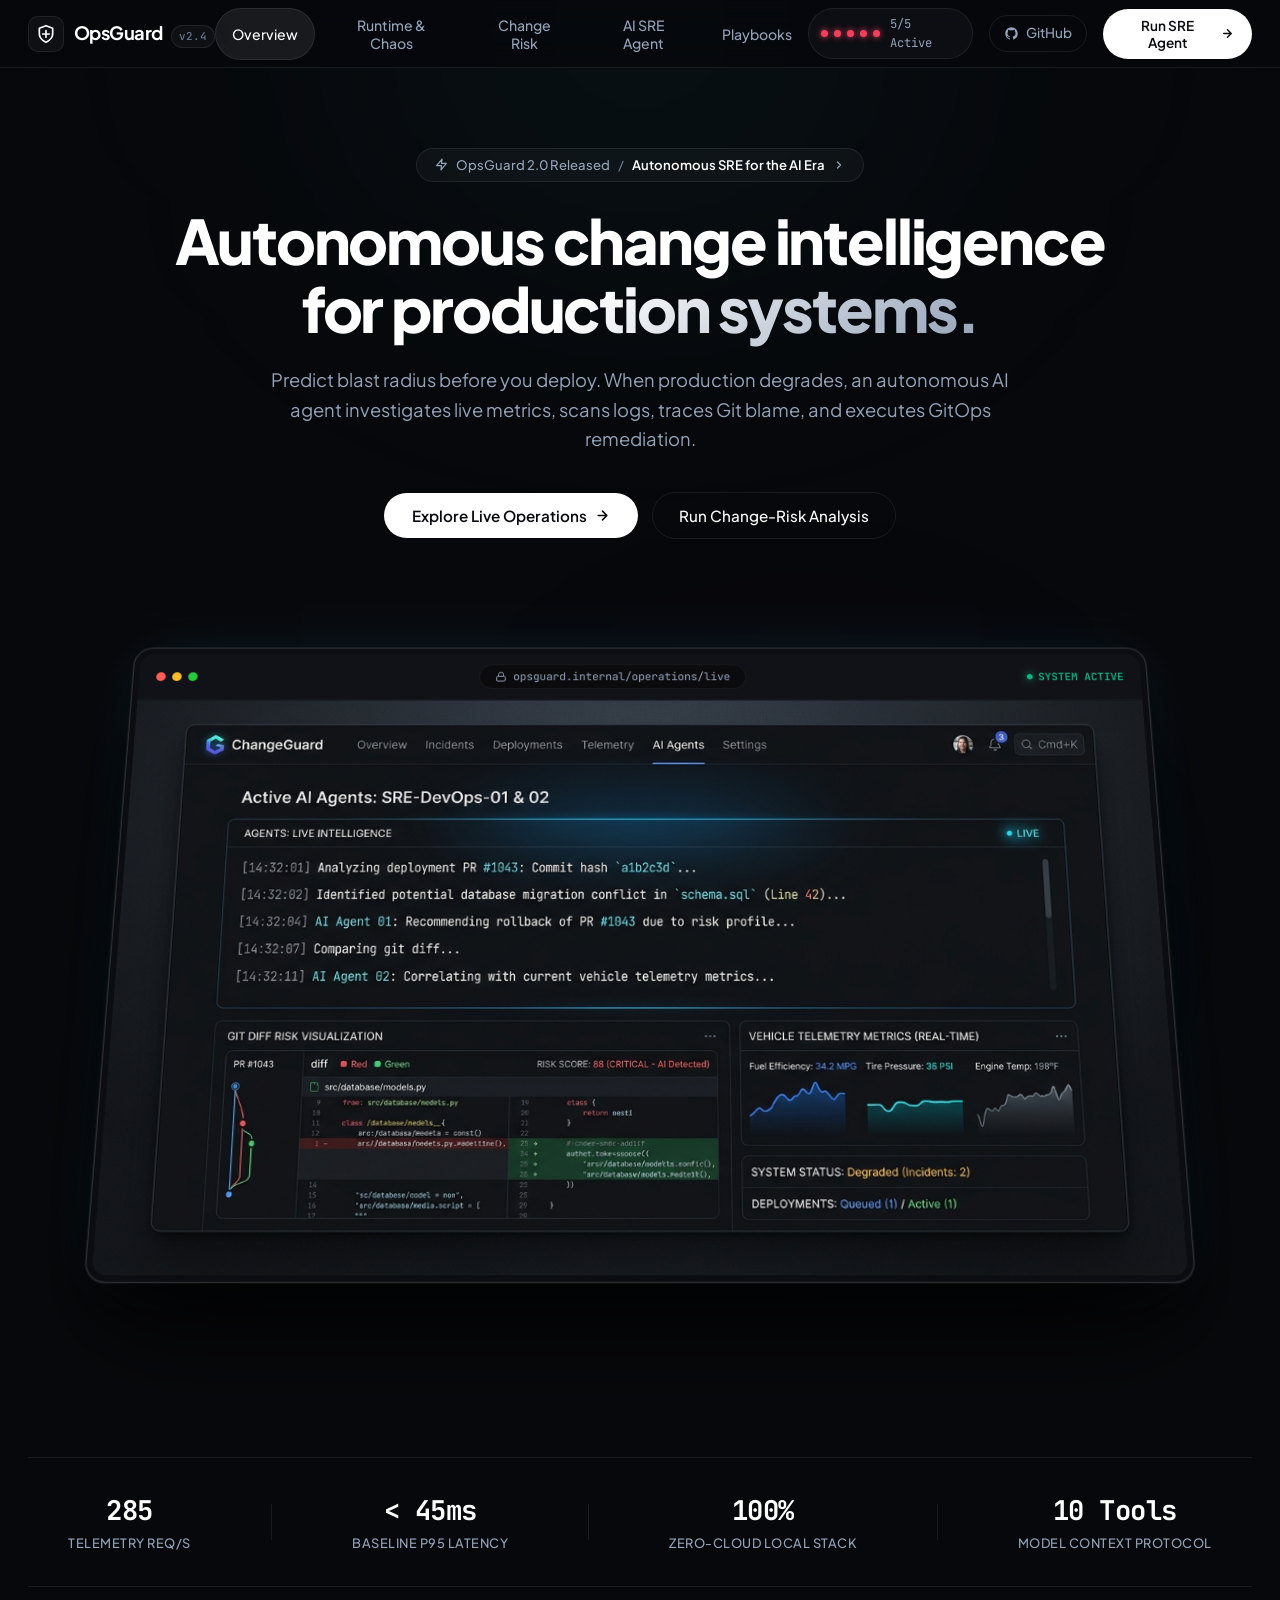
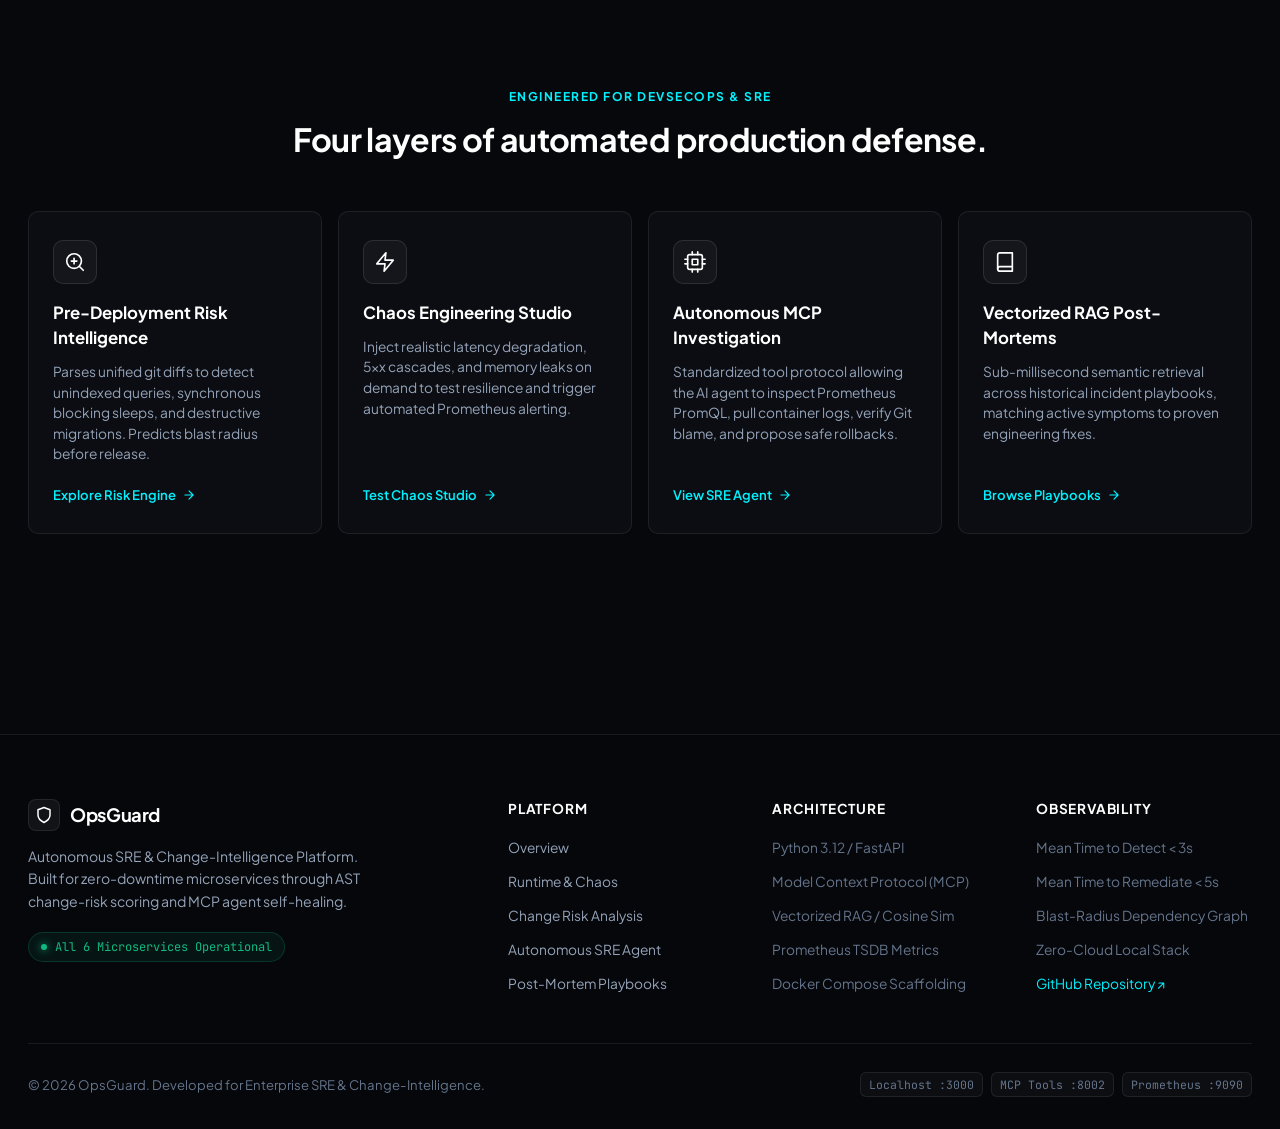
==== commit 2140acd3: "feat(ui): redesign theme inspired by Scafffold & Nodebase with 3D interactive hero mockup hover, hea" ====
--- a/dashboard/index.html
+++ b/dashboard/index.html
@@ -3,7 +3,7 @@
 <head>
   <meta charset="UTF-8">
   <meta name="viewport" content="width=device-width, initial-scale=1.0">
-  <title>ChangeGuard — Autonomous SRE & Change-Intelligence Platform</title>
+  <title>OpsGuard — Autonomous SRE & Change-Intelligence Platform</title>
   <meta name="description" content="AI-powered change risk scoring, blast-radius prediction, and autonomous incident investigation with MCP tools and vectorized RAG playbooks.">
   <link rel="preconnect" href="https://fonts.googleapis.com">
   <link rel="preconnect" href="https://fonts.gstatic.com" crossorigin>
@@ -11,181 +11,232 @@
   <link rel="stylesheet" href="css/style.css">
 </head>
 <body>
-  <!-- Global Ambient Background Glows -->
+  <!-- Ambient Atmospheric Lighting -->
   <div class="ambient-glow glow-top"></div>
   <div class="ambient-glow glow-bottom"></div>
 
-  <!-- Header / Navigation Bar (Polar Style) -->
-  <header class="polar-nav">
-    <div class="nav-container">
-      <div class="nav-brand" data-tab-target="tab-home">
-        <div class="logo-mark">
-          <svg width="22" height="22" viewBox="0 0 24 24" fill="none" xmlns="http://www.w3.org/2000/svg">
-            <path d="M12 2L3 7V12C3 17.5 6.8 22.7 12 24C17.2 22.7 21 17.5 21 12V7L12 2Z" fill="url(#brandGrad)" />
-            <path d="M12 6L6 10V13C6 16.8 8.6 20.3 12 21.2C15.4 20.3 18 16.8 18 13V10L12 6Z" fill="#08090d" />
-            <defs>
-              <linearGradient id="brandGrad" x1="3" y1="2" x2="21" y2="24" gradientUnits="userSpaceOnUse">
-                <stop stop-color="#00f2fe" />
-                <stop offset="1" stop-color="#38bdf8" />
-              </linearGradient>
-            </defs>
+  <!-- ==================== HEADER (SCAFFFOLD / NODEBASE STYLE) ==================== -->
+  <header class="app-header">
+    <div class="header-inner">
+      <!-- Brand Logo -->
+      <div class="brand-group" data-tab-target="tab-home">
+        <div class="brand-mark">
+          <svg width="20" height="20" viewBox="0 0 24 24" fill="none" stroke="#ffffff" stroke-width="2" stroke-linecap="round" stroke-linejoin="round">
+            <path d="M12 22s8-4 8-10V5l-8-3-8 3v7c0 6 8 10 8 10z"></path>
+            <path d="M12 8v8"></path>
+            <path d="M8 12h8"></path>
           </svg>
         </div>
-        <span class="logo-text">ChangeGuard</span>
-      </div>
-
-      <!-- Navigation Links -->
-      <nav class="nav-links">
-        <button class="nav-link active" data-tab="tab-home">Overview</button>
-        <button class="nav-link" data-tab="tab-operations">Runtime & Chaos</button>
-        <button class="nav-link" data-tab="tab-risk">Change Risk</button>
-        <button class="nav-link" data-tab="tab-agent">
+        <div class="brand-title-wrap">
+          <span class="brand-name">OpsGuard</span>
+          <span class="version-badge">v2.4</span>
+        </div>
+      </div>
+
+      <!-- Navigation Tabs -->
+      <nav class="main-nav" aria-label="Main Navigation">
+        <button class="nav-tab nav-link active" data-tab="tab-home">Overview</button>
+        <button class="nav-tab nav-link" data-tab="tab-operations">Runtime & Chaos</button>
+        <button class="nav-tab nav-link" data-tab="tab-risk">Change Risk</button>
+        <button class="nav-tab nav-link" data-tab="tab-agent">
           AI SRE Agent
           <span class="pill-dot-badge" id="agentIncidentBadge" style="display:none;"></span>
         </button>
-        <button class="nav-link" data-tab="tab-playbooks">Playbooks</button>
+        <button class="nav-tab nav-link" data-tab="tab-playbooks">Playbooks</button>
       </nav>
 
-      <!-- Right Navigation Actions -->
-      <div class="nav-actions">
-        <!-- Service Health Dots -->
-        <div class="health-cluster" title="System Microservice Health">
+      <!-- Right Header Actions -->
+      <div class="header-actions">
+        <!-- Live Microservice Cluster Status -->
+        <div class="status-cluster" title="System Microservice Health">
           <span class="health-dot dot-live" id="dotTelemetry" title="Telemetry :8000"></span>
           <span class="health-dot dot-live" id="dotRisk" title="Risk Engine :8001"></span>
           <span class="health-dot dot-live" id="dotMcp" title="MCP Server :8002"></span>
           <span class="health-dot dot-live" id="dotAgent" title="SRE Agent :8003"></span>
           <span class="health-dot dot-live" id="dotRag" title="RAG Engine :8004"></span>
-        </div>
-
-        <a href="https://github.com/karambitbarrage15/opsGaurd" target="_blank" rel="noopener" class="btn-github">
-          <svg width="16" height="16" viewBox="0 0 24 24" fill="currentColor">
+          <span class="status-label">5/5 Active</span>
+        </div>
+
+        <!-- GitHub Link -->
+        <a href="https://github.com/karambitbarrage15/opsGaurd" target="_blank" rel="noopener" class="btn-nav-github">
+          <svg width="15" height="15" viewBox="0 0 24 24" fill="currentColor">
             <path fill-rule="evenodd" clip-rule="evenodd" d="M12 2C6.477 2 2 6.484 2 12.017c0 4.425 2.865 8.18 6.839 9.504.5.092.682-.217.682-.483 0-.237-.008-.868-.013-1.703-2.782.605-3.369-1.343-3.369-1.343-.454-1.158-1.11-1.466-1.11-1.466-.908-.62.069-.608.069-.608 1.003.07 1.53 1.032 1.53 1.032.892 1.53 2.341 1.088 2.91.832.092-.647.35-1.088.636-1.338-2.22-.253-4.555-1.113-4.555-4.951 0-1.093.39-1.988 1.029-2.688-.103-.253-.446-1.272.098-2.65 0 0 .84-.27 2.75 1.026A9.564 9.564 0 0112 6.844c.85.004 1.705.115 2.504.337 1.909-1.296 2.747-1.027 2.747-1.027.546 1.379.202 2.398.1 2.651.64.7 1.028 1.595 1.028 2.688 0 3.848-2.339 4.695-4.566 4.943.359.309.678.92.678 1.855 0 1.338-.012 2.419-.012 2.747 0 .268.18.58.688.482A10.019 10.019 0 0022 12.017C22 6.484 17.522 2 12 2z" />
           </svg>
           <span>GitHub</span>
         </a>
 
-        <button class="btn-cta-primary" id="btnNavLaunch">
-          <span>Launch Live Studio</span>
-          <span class="arrow">→</span>
+        <!-- Primary Launch Button -->
+        <button class="btn-header-cta" id="btnNavLaunch">
+          <span>Run SRE Agent</span>
+          <svg width="13" height="13" viewBox="0 0 24 24" fill="none" stroke="currentColor" stroke-width="2.5" stroke-linecap="round" stroke-linejoin="round"><path d="M5 12h14M12 5l7 7-7 7"/></svg>
         </button>
       </div>
     </div>
   </header>
 
   <!-- Page Content Container -->
-  <div class="content-wrapper">
-
-    <!-- ==================== TAB 0: POLAR-STYLE LANDING PAGE ==================== -->
+  <main class="page-container">
+
+    <!-- ==================== TAB 0: LANDING PAGE ==================== -->
     <section class="page-tab active" id="tab-home">
       <!-- Hero Section -->
-      <div class="hero-section">
-        <div class="hero-announcement" data-tab-switch="tab-agent">
+      <div class="hero-block">
+        <div class="hero-pill-row" data-tab-switch="tab-agent">
           <span class="announcement-pill">
-            <span class="sparkle">⚡</span>
-            <span>Announcing ChangeGuard 2.0</span>
-            <span class="sep">·</span>
+            <svg class="icon-line" width="13" height="13" viewBox="0 0 24 24" fill="none" stroke="currentColor" stroke-width="2.2" stroke-linecap="round" stroke-linejoin="round"><polygon points="13 2 3 14 12 14 11 22 21 10 12 10 13 2"></polygon></svg>
+            <span>OpsGuard 2.0 Released</span>
+            <span class="sep">/</span>
             <span class="desc">Autonomous SRE for the AI Era</span>
-            <span class="chev">→</span>
+            <svg class="icon-line chev" width="12" height="12" viewBox="0 0 24 24" fill="none" stroke="currentColor" stroke-width="2.5" stroke-linecap="round" stroke-linejoin="round"><polyline points="9 18 15 12 9 6"></polyline></svg>
           </span>
         </div>
 
-        <h1 class="hero-heading">
+        <h1 class="hero-title">
           Autonomous change intelligence <br>
-          <span class="heading-gradient">for production systems.</span>
+          <span class="title-shimmer">for production systems.</span>
         </h1>
 
-        <p class="hero-subtext">
-          Predict blast radius before you deploy. When production degrades, an autonomous AI agent investigates live metrics, scans logs, correlates Git commits, and verifies GitOps rollback.
+        <p class="hero-description">
+          Predict blast radius before you deploy. When production degrades, an autonomous AI agent investigates live metrics, scans logs, traces Git blame, and executes GitOps remediation.
         </p>
 
-        <div class="hero-cta-group">
-          <button class="btn-hero-primary" data-tab-switch="tab-operations">
+        <div class="hero-actions">
+          <button class="btn-primary-action" data-tab-switch="tab-operations">
             <span>Explore Live Operations</span>
-            <svg width="16" height="16" viewBox="0 0 24 24" fill="none" stroke="currentColor" stroke-width="2.5" stroke-linecap="round" stroke-linejoin="round"><path d="M5 12h14M12 5l7 7-7 7"/></svg>
+            <svg width="15" height="15" viewBox="0 0 24 24" fill="none" stroke="currentColor" stroke-width="2.5" stroke-linecap="round" stroke-linejoin="round"><path d="M5 12h14M12 5l7 7-7 7"/></svg>
           </button>
-          <button class="btn-hero-secondary" data-tab-switch="tab-risk">
+          <button class="btn-secondary-action" data-tab-switch="tab-risk">
             <span>Run Change-Risk Analysis</span>
           </button>
         </div>
 
-        <!-- Hero UI Mockup Showcase (Polar Style) -->
-        <div class="hero-mockup-wrapper">
-          <div class="mockup-ambient-halo"></div>
-          <div class="mockup-frame">
-            <div class="mockup-header-bar">
-              <div class="window-dots">
-                <span></span><span></span><span></span>
-              </div>
-              <div class="mockup-url-pill">
-                <span>changeguard.internal/operations/live</span>
-              </div>
-              <div class="mockup-live-status">
-                <span class="live-dot"></span>
+        <!-- ==================== 3D INTERACTIVE HERO MOCKUP (NODEBASE STYLE) ==================== -->
+        <div class="hero-mockup-wrapper" id="heroMockupWrapper">
+          <div class="mockup-halo"></div>
+          <div class="mockup-frame" id="heroMockupFrame">
+            <!-- Dynamic Cursor Reflection Glare -->
+            <div class="mockup-glare" id="mockupGlare"></div>
+
+            <div class="mockup-chrome-bar">
+              <div class="window-controls">
+                <span class="control-dot dot-red"></span>
+                <span class="control-dot dot-amber"></span>
+                <span class="control-dot dot-green"></span>
+              </div>
+              <div class="mockup-address-pill">
+                <svg width="12" height="12" viewBox="0 0 24 24" fill="none" stroke="currentColor" stroke-width="2" stroke-linecap="round" stroke-linejoin="round"><rect x="3" y="11" width="18" height="11" rx="2" ry="2"></rect><path d="M7 11V7a5 5 0 0 1 10 0v4"></path></svg>
+                <span>opsguard.internal/operations/live</span>
+              </div>
+              <div class="mockup-active-chip">
+                <span class="pulse-emerald-dot"></span>
                 <span>SYSTEM ACTIVE</span>
               </div>
             </div>
-            <img src="assets/hero-mockup.jpg" alt="ChangeGuard Operations Console Mockup" class="mockup-image" loading="lazy">
-          </div>
-        </div>
-      </div>
-
-      <!-- Live Telemetry Ticker Strip (No Box Inside A Box) -->
-      <div class="ticker-strip">
-        <div class="ticker-item">
-          <span class="ticker-val">285</span>
-          <span class="ticker-lbl">Telemetry Req/s</span>
-        </div>
-        <div class="ticker-divider"></div>
-        <div class="ticker-item">
-          <span class="ticker-val">&lt; 45ms</span>
-          <span class="ticker-lbl">Baseline p95 Latency</span>
-        </div>
-        <div class="ticker-divider"></div>
-        <div class="ticker-item">
-          <span class="ticker-val">100%</span>
-          <span class="ticker-lbl">Zero-Cloud Local Stack</span>
-        </div>
-        <div class="ticker-divider"></div>
-        <div class="ticker-item">
-          <span class="ticker-val">10 Tools</span>
-          <span class="ticker-lbl">Model Context Protocol</span>
-        </div>
-      </div>
-
-      <!-- Feature Grid (Single Surface, Clean Dividers) -->
-      <div class="features-section">
-        <div class="section-meta">
-          <span class="section-tag">ENGINEERED FOR DEVSECOPS & SRE</span>
-          <h2 class="section-heading">Four layers of automated production defense.</h2>
+            <div class="mockup-image-slot">
+              <img src="assets/hero-mockup.jpg" alt="OpsGuard Operations Console Mockup" class="mockup-img" loading="lazy">
+            </div>
+          </div>
+        </div>
+      </div>
+
+      <!-- Live Telemetry Ticker Strip -->
+      <div class="stats-strip">
+        <div class="stat-item">
+          <span class="stat-number">285</span>
+          <span class="stat-meta">Telemetry Req/s</span>
+        </div>
+        <div class="strip-divider"></div>
+        <div class="stat-item">
+          <span class="stat-number">&lt; 45ms</span>
+          <span class="stat-meta">Baseline p95 Latency</span>
+        </div>
+        <div class="strip-divider"></div>
+        <div class="stat-item">
+          <span class="stat-number">100%</span>
+          <span class="stat-meta">Zero-Cloud Local Stack</span>
+        </div>
+        <div class="strip-divider"></div>
+        <div class="stat-item">
+          <span class="stat-number">10 Tools</span>
+          <span class="stat-meta">Model Context Protocol</span>
+        </div>
+      </div>
+
+      <!-- Features Grid (Monochrome SVG Line Border Icons, No Emojis) -->
+      <div class="features-wrapper">
+        <div class="features-header">
+          <span class="kicker-tag">ENGINEERED FOR DEVSECOPS & SRE</span>
+          <h2 class="features-title">Four layers of automated production defense.</h2>
         </div>
 
         <div class="features-grid">
           <div class="feature-card" data-tab-switch="tab-risk">
-            <div class="feature-icon">🔍</div>
+            <div class="feature-icon-box">
+              <svg class="icon-line" width="22" height="22" viewBox="0 0 24 24" fill="none" stroke="currentColor" stroke-width="1.8" stroke-linecap="round" stroke-linejoin="round">
+                <circle cx="11" cy="11" r="8"></circle>
+                <line x1="21" y1="21" x2="16.65" y2="16.65"></line>
+                <path d="M11 8v6"></path>
+                <path d="M8 11h6"></path>
+              </svg>
+            </div>
             <h3>Pre-Deployment Risk Intelligence</h3>
-            <p>Parses unified git diffs to detect unindexed queries, synchronous blocking sleeps, and destructive migrations. Generates blast-radius topology before release.</p>
-            <span class="feature-link">Explore Risk Engine →</span>
+            <p>Parses unified git diffs to detect unindexed queries, synchronous blocking sleeps, and destructive migrations. Predicts blast radius before release.</p>
+            <span class="feature-arrow-link">
+              <span>Explore Risk Engine</span>
+              <svg width="14" height="14" viewBox="0 0 24 24" fill="none" stroke="currentColor" stroke-width="2" stroke-linecap="round" stroke-linejoin="round"><path d="M5 12h14M12 5l7 7-7 7"/></svg>
+            </span>
           </div>
 
           <div class="feature-card" data-tab-switch="tab-operations">
-            <div class="feature-icon">💥</div>
+            <div class="feature-icon-box">
+              <svg class="icon-line" width="22" height="22" viewBox="0 0 24 24" fill="none" stroke="currentColor" stroke-width="1.8" stroke-linecap="round" stroke-linejoin="round">
+                <polygon points="13 2 3 14 12 14 11 22 21 10 12 10 13 2"></polygon>
+              </svg>
+            </div>
             <h3>Chaos Engineering Studio</h3>
-            <p>Inject realistic latency degradation, 5xx cascades, and memory leaks on demand to test resilience and trigger automated telemetry alerting.</p>
-            <span class="feature-link">Test Chaos Studio →</span>
+            <p>Inject realistic latency degradation, 5xx cascades, and memory leaks on demand to test resilience and trigger automated Prometheus alerting.</p>
+            <span class="feature-arrow-link">
+              <span>Test Chaos Studio</span>
+              <svg width="14" height="14" viewBox="0 0 24 24" fill="none" stroke="currentColor" stroke-width="2" stroke-linecap="round" stroke-linejoin="round"><path d="M5 12h14M12 5l7 7-7 7"/></svg>
+            </span>
           </div>
 
           <div class="feature-card" data-tab-switch="tab-agent">
-            <div class="feature-icon">🤖</div>
+            <div class="feature-icon-box">
+              <svg class="icon-line" width="22" height="22" viewBox="0 0 24 24" fill="none" stroke="currentColor" stroke-width="1.8" stroke-linecap="round" stroke-linejoin="round">
+                <rect x="4" y="4" width="16" height="16" rx="2" ry="2"></rect>
+                <rect x="9" y="9" width="6" height="6"></rect>
+                <line x1="9" y1="1" x2="9" y2="4"></line>
+                <line x1="15" y1="1" x2="15" y2="4"></line>
+                <line x1="9" y1="20" x2="9" y2="23"></line>
+                <line x1="15" y1="20" x2="15" y2="23"></line>
+                <line x1="20" y1="9" x2="23" y2="9"></line>
+                <line x1="20" y1="14" x2="23" y2="14"></line>
+                <line x1="1" y1="9" x2="4" y2="9"></line>
+                <line x1="1" y1="14" x2="4" y2="14"></line>
+              </svg>
+            </div>
             <h3>Autonomous MCP Investigation</h3>
             <p>Standardized tool protocol allowing the AI agent to inspect Prometheus PromQL, pull container logs, verify Git blame, and propose safe rollbacks.</p>
-            <span class="feature-link">View SRE Agent →</span>
+            <span class="feature-arrow-link">
+              <span>View SRE Agent</span>
+              <svg width="14" height="14" viewBox="0 0 24 24" fill="none" stroke="currentColor" stroke-width="2" stroke-linecap="round" stroke-linejoin="round"><path d="M5 12h14M12 5l7 7-7 7"/></svg>
+            </span>
           </div>
 
           <div class="feature-card" data-tab-switch="tab-playbooks">
-            <div class="feature-icon">📚</div>
+            <div class="feature-icon-box">
+              <svg class="icon-line" width="22" height="22" viewBox="0 0 24 24" fill="none" stroke="currentColor" stroke-width="1.8" stroke-linecap="round" stroke-linejoin="round">
+                <path d="M4 19.5A2.5 2.5 0 0 1 6.5 17H20"></path>
+                <path d="M6.5 2H20v20H6.5A2.5 2.5 0 0 1 4 19.5v-15A2.5 2.5 0 0 1 6.5 2z"></path>
+              </svg>
+            </div>
             <h3>Vectorized RAG Post-Mortems</h3>
-            <p>Sub-millisecond semantic retrieval across historical production incident playbooks, matching active symptoms to proven resolution steps.</p>
-            <span class="feature-link">Browse Playbooks →</span>
+            <p>Sub-millisecond semantic retrieval across historical incident playbooks, matching active symptoms to proven engineering fixes.</p>
+            <span class="feature-arrow-link">
+              <span>Browse Playbooks</span>
+              <svg width="14" height="14" viewBox="0 0 24 24" fill="none" stroke="currentColor" stroke-width="2" stroke-linecap="round" stroke-linejoin="round"><path d="M5 12h14M12 5l7 7-7 7"/></svg>
+            </span>
           </div>
         </div>
       </div>
@@ -193,10 +244,10 @@
 
     <!-- ==================== TAB 1: RUNTIME & CHAOS STUDIO ==================== -->
     <section class="page-tab" id="tab-operations">
-      <div class="tab-header-strip">
+      <div class="section-title-bar">
         <div>
           <h2>Runtime Operations & Chaos Studio</h2>
-          <p class="tab-sub">Real-time connected-vehicle telemetry pipeline with Prometheus metrics and fault injection.</p>
+          <p class="section-subtitle">Real-time connected-vehicle telemetry pipeline with Prometheus metrics and fault injection.</p>
         </div>
         <div class="status-indicator-pill" id="globalStatusPill">
           <span class="indicator-dot"></span>
@@ -232,20 +283,22 @@
         </div>
       </div>
 
-      <!-- Split Layout: Chaos Triggers & Live Fleet Table (No Box Inside A Box) -->
+      <!-- Split Layout: Chaos Studio & Live Fleet Stream -->
       <div class="surface-split">
-        <!-- Left: Chaos Studio -->
+        <!-- Left: Chaos Injection -->
         <div class="surface-col">
           <div class="col-head">
             <h3>Chaos Injection Console</h3>
-            <span class="col-badge">Simulate Incidents</span>
+            <span class="col-badge">Fault Injection</span>
           </div>
           <p class="col-desc">Inject synthetic production faults into the telemetry pipeline to observe metrics shift and test autonomous agent response.</p>
 
           <div class="chaos-action-list">
             <button class="chaos-action-btn chaos-latency-btn" id="btnChaosLatency">
               <div class="btn-left">
-                <span class="btn-symbol">⏱️</span>
+                <span class="btn-symbol">
+                  <svg class="icon-line" width="18" height="18" viewBox="0 0 24 24" fill="none" stroke="currentColor" stroke-width="1.8" stroke-linecap="round" stroke-linejoin="round"><circle cx="12" cy="12" r="10"></circle><polyline points="12 6 12 12 16 14"></polyline></svg>
+                </span>
                 <div>
                   <strong>Inject Latency Spike</strong>
                   <span>+2500ms delay on vehicle event pipeline</span>
@@ -256,7 +309,9 @@
 
             <button class="chaos-action-btn chaos-error-btn" id="btnChaosError">
               <div class="btn-left">
-                <span class="btn-symbol">⚠️</span>
+                <span class="btn-symbol">
+                  <svg class="icon-line" width="18" height="18" viewBox="0 0 24 24" fill="none" stroke="currentColor" stroke-width="1.8" stroke-linecap="round" stroke-linejoin="round"><path d="M10.29 3.86L1.82 18a2 2 0 0 0 1.71 3h16.94a2 2 0 0 0 1.71-3L13.71 3.86a2 2 0 0 0-3.42 0z"></path><line x1="12" y1="9" x2="12" y2="13"></line><line x1="12" y1="17" x2="12.01" y2="17"></line></svg>
+                </span>
                 <div>
                   <strong>Inject 50% Error Rate</strong>
                   <span>Simulate 500 Internal Server Error cascade</span>
@@ -267,7 +322,9 @@
 
             <button class="chaos-action-btn chaos-memory-btn" id="btnChaosMemory">
               <div class="btn-left">
-                <span class="btn-symbol">🌊</span>
+                <span class="btn-symbol">
+                  <svg class="icon-line" width="18" height="18" viewBox="0 0 24 24" fill="none" stroke="currentColor" stroke-width="1.8" stroke-linecap="round" stroke-linejoin="round"><polygon points="12 2 2 7 12 12 22 7 12 2"></polygon><polyline points="2 17 12 22 22 17"></polyline><polyline points="2 12 12 17 22 12"></polyline></svg>
+                </span>
                 <div>
                   <strong>Inject Memory Leak</strong>
                   <span>Allocate +150MB unmanaged coordinate buffer</span>
@@ -278,7 +335,9 @@
 
             <button class="chaos-action-btn chaos-reset-btn" id="btnChaosReset">
               <div class="btn-left">
-                <span class="btn-symbol">🔄</span>
+                <span class="btn-symbol">
+                  <svg class="icon-line" width="18" height="18" viewBox="0 0 24 24" fill="none" stroke="currentColor" stroke-width="1.8" stroke-linecap="round" stroke-linejoin="round"><polyline points="23 4 23 10 17 10"></polyline><path d="M20.49 15a9 9 0 1 1-2.12-9.36L23 10"></path></svg>
+                </span>
                 <div>
                   <strong>Reset All Faults</strong>
                   <span>Restore healthy baseline parameters</span>
@@ -325,10 +384,10 @@
 
     <!-- ==================== TAB 2: PRE-DEPLOY CHANGE RISK ==================== -->
     <section class="page-tab" id="tab-risk">
-      <div class="tab-header-strip">
+      <div class="section-title-bar">
         <div>
           <h2>Pre-Deploy Change-Risk Analysis</h2>
-          <p class="tab-sub">Automated PR blast-radius prediction, code pattern heuristics, and deployment safety scoring.</p>
+          <p class="section-subtitle">Automated PR blast-radius prediction, code pattern heuristics, and deployment safety scoring.</p>
         </div>
       </div>
 
@@ -358,11 +417,12 @@
           </div>
 
           <button class="btn-primary-wide" id="btnAnalyzeRisk">
-            <span>⚡ Run AI Change-Risk Analysis</span>
+            <svg class="icon-line" width="16" height="16" viewBox="0 0 24 24" fill="none" stroke="currentColor" stroke-width="2" stroke-linecap="round" stroke-linejoin="round"><path d="M12 22s8-4 8-10V5l-8-3-8 3v7c0 6 8 10 8 10z"></path><path d="M9 12l2 2 4-4"></path></svg>
+            <span>Run AI Change-Risk Analysis</span>
           </button>
         </div>
 
-        <!-- Right: Assessment Results (Flat Single Surface) -->
+        <!-- Right: Assessment Results -->
         <div class="surface-col">
           <div class="col-head">
             <h3>Safety Assessment Report</h3>
@@ -413,13 +473,14 @@
 
     <!-- ==================== TAB 3: AUTONOMOUS AI SRE AGENT ==================== -->
     <section class="page-tab" id="tab-agent">
-      <div class="tab-header-strip">
+      <div class="section-title-bar">
         <div>
           <h2>Autonomous AI SRE Incident Investigator</h2>
-          <p class="tab-sub">Model Context Protocol (MCP) live diagnostic loop correlated with vectorized RAG playbooks.</p>
+          <p class="section-subtitle">Model Context Protocol (MCP) live diagnostic loop correlated with vectorized RAG playbooks.</p>
         </div>
         <button class="btn-primary-alert pulse" id="btnTriggerInvestigation">
-          <span>🚨 Trigger Autonomous Investigation</span>
+          <svg class="icon-line" width="16" height="16" viewBox="0 0 24 24" fill="none" stroke="currentColor" stroke-width="2" stroke-linecap="round" stroke-linejoin="round"><circle cx="12" cy="12" r="10"></circle><line x1="12" y1="8" x2="12" y2="12"></line><line x1="12" y1="16" x2="12.01" y2="16"></line></svg>
+          <span>Trigger Autonomous Investigation</span>
         </button>
       </div>
 
@@ -433,7 +494,7 @@
           <p class="col-desc">Step-by-step reasoning chain as the agent probes metrics, pulls logs, inspects commits, and matches playbooks.</p>
 
           <div class="polar-terminal" id="agentTerminal">
-            <div class="term-line sys">&gt; ChangeGuard SRE Agent initialized. Watching telemetry metrics and Prometheus alerts.</div>
+            <div class="term-line sys">&gt; OpsGuard SRE Agent initialized. Watching telemetry metrics and Prometheus alerts.</div>
             <div class="term-line idle">&gt; Ready. Inject chaos in Tab 1, or click "Trigger Autonomous Investigation" above.</div>
           </div>
         </div>
@@ -446,7 +507,12 @@
           </div>
 
           <div class="rca-empty-placeholder" id="rcaEmptyState">
-            <span class="placeholder-icon">🤖</span>
+            <svg class="icon-line empty-icon" width="48" height="48" viewBox="0 0 24 24" fill="none" stroke="currentColor" stroke-width="1.2" stroke-linecap="round" stroke-linejoin="round">
+              <rect x="4" y="4" width="16" height="16" rx="2"></rect>
+              <line x1="8" y1="9" x2="16" y2="9"></line>
+              <line x1="8" y1="13" x2="14" y2="13"></line>
+              <line x1="8" y1="17" x2="11" y2="17"></line>
+            </svg>
             <p>No active investigation. When degradation occurs, the AI agent will autonomously query MCP tools, correlate logs and Git commits, match historical playbooks, and formulate remediation here.</p>
           </div>
 
@@ -481,12 +547,15 @@
 
             <!-- Human-in-the-Loop Rollback Button -->
             <button class="btn-success-wide" id="btnApproveRollback">
-              <span>✅ Approve & Execute GitOps Rollback</span>
+              <svg class="icon-line" width="16" height="16" viewBox="0 0 24 24" fill="none" stroke="currentColor" stroke-width="2" stroke-linecap="round" stroke-linejoin="round"><polyline points="9 14 4 9 9 4"></polyline><path d="M20 20v-7a4 4 0 0 0-4-4H4"></path></svg>
+              <span>Approve & Execute GitOps Rollback</span>
             </button>
 
             <!-- Recovery Verified Card -->
             <div class="recovery-banner" id="recoveryBox" style="display:none;">
-              <span class="banner-icon">🎉</span>
+              <span class="banner-icon">
+                <svg class="icon-line" width="22" height="22" viewBox="0 0 24 24" fill="none" stroke="currentColor" stroke-width="2" stroke-linecap="round" stroke-linejoin="round"><path d="M22 11.08V12a10 10 0 1 1-5.93-9.14"></path><polyline points="22 4 12 14.01 9 11.01"></polyline></svg>
+              </span>
               <div>
                 <strong>Recovery Verified!</strong>
                 <p id="recoveryDetails">Service latency restored to &lt; 50ms, error rate 0.0%, all health checks green.</p>
@@ -499,10 +568,10 @@
 
     <!-- ==================== TAB 4: HISTORICAL INCIDENT PLAYBOOKS ==================== -->
     <section class="page-tab" id="tab-playbooks">
-      <div class="tab-header-strip">
+      <div class="section-title-bar">
         <div>
           <h2>Historical Incident Knowledge Base & Playbooks</h2>
-          <p class="tab-sub">Curated post-mortems indexed into the RAG vector store for instant agent similarity matching.</p>
+          <p class="section-subtitle">Curated post-mortems indexed into the RAG vector store for instant agent similarity matching.</p>
         </div>
         <span class="col-badge">8 Indexed Documents</span>
       </div>
@@ -512,7 +581,81 @@
       </div>
     </section>
 
-  </div>
+  </main>
+
+  <!-- ==================== COMPREHENSIVE FOOTER (SCAFFFOLD / NODEBASE STYLE) ==================== -->
+  <footer class="app-footer">
+    <div class="footer-container">
+      <div class="footer-grid">
+        <!-- Column 1: Brand & Status -->
+        <div class="footer-brand-col">
+          <div class="footer-brand">
+            <div class="footer-logo">
+              <svg width="18" height="18" viewBox="0 0 24 24" fill="none" stroke="#ffffff" stroke-width="2" stroke-linecap="round" stroke-linejoin="round">
+                <path d="M12 22s8-4 8-10V5l-8-3-8 3v7c0 6 8 10 8 10z"></path>
+              </svg>
+            </div>
+            <span class="footer-title">OpsGuard</span>
+          </div>
+          <p class="footer-desc">
+            Autonomous SRE & Change-Intelligence Platform. Built for zero-downtime microservices through AST change-risk scoring and MCP agent self-healing.
+          </p>
+          <div class="footer-status-pill">
+            <span class="pulse-emerald-dot"></span>
+            <span>All 6 Microservices Operational</span>
+          </div>
+        </div>
+
+        <!-- Column 2: Platform -->
+        <div class="footer-col">
+          <h4>Platform</h4>
+          <ul class="footer-links">
+            <li><button class="footer-link-btn" data-tab-switch="tab-home">Overview</button></li>
+            <li><button class="footer-link-btn" data-tab-switch="tab-operations">Runtime & Chaos</button></li>
+            <li><button class="footer-link-btn" data-tab-switch="tab-risk">Change Risk Analysis</button></li>
+            <li><button class="footer-link-btn" data-tab-switch="tab-agent">Autonomous SRE Agent</button></li>
+            <li><button class="footer-link-btn" data-tab-switch="tab-playbooks">Post-Mortem Playbooks</button></li>
+          </ul>
+        </div>
+
+        <!-- Column 3: Architecture & Tech -->
+        <div class="footer-col">
+          <h4>Architecture</h4>
+          <ul class="footer-links">
+            <li><span class="footer-text-link">Python 3.12 / FastAPI</span></li>
+            <li><span class="footer-text-link">Model Context Protocol (MCP)</span></li>
+            <li><span class="footer-text-link">Vectorized RAG / Cosine Sim</span></li>
+            <li><span class="footer-text-link">Prometheus TSDB Metrics</span></li>
+            <li><span class="footer-text-link">Docker Compose Scaffolding</span></li>
+          </ul>
+        </div>
+
+        <!-- Column 4: SRE Observability -->
+        <div class="footer-col">
+          <h4>Observability</h4>
+          <ul class="footer-links">
+            <li><span class="footer-text-link">Mean Time to Detect &lt; 3s</span></li>
+            <li><span class="footer-text-link">Mean Time to Remediate &lt; 5s</span></li>
+            <li><span class="footer-text-link">Blast-Radius Dependency Graph</span></li>
+            <li><span class="footer-text-link">Zero-Cloud Local Stack</span></li>
+            <li><a href="https://github.com/karambitbarrage15/opsGaurd" target="_blank" rel="noopener" class="footer-link-out">GitHub Repository ↗</a></li>
+          </ul>
+        </div>
+      </div>
+
+      <!-- Footer Sub-bar -->
+      <div class="footer-bottom-bar">
+        <div class="footer-copy">
+          © 2026 OpsGuard. Developed for Enterprise SRE & Change-Intelligence.
+        </div>
+        <div class="footer-badges">
+          <span class="badge-tag">Localhost :3000</span>
+          <span class="badge-tag">MCP Tools :8002</span>
+          <span class="badge-tag">Prometheus :9090</span>
+        </div>
+      </div>
+    </div>
+  </footer>
 
   <!-- Scripts -->
   <script src="js/app.js"></script>
--- a/dashboard/css/style.css
+++ b/dashboard/css/style.css
@@ -1,21 +1,22 @@
 /* -------------------------------------------------------------
-   ChangeGuard — Polar Inspired Minimalist Design System
-   No "box inside a box" clutter · Single-layer surfaces · Clean hairline dividers
+   OpsGuard — Modern Design System (Scafffold & Nodebase Theme)
+   Monochrome white line icons · 3D interactive hero mockup · Clean flat surfaces
 ------------------------------------------------------------- */
 
 :root {
-  --bg-canvas: #08090d;
-  --bg-surface: #0e1118;
-  --bg-surface-hover: #131722;
+  --bg-canvas: #07080b;
+  --bg-surface: #0c0d12;
+  --bg-surface-hover: #12141c;
   --bg-subtle: rgba(255, 255, 255, 0.03);
 
-  --border-hairline: rgba(255, 255, 255, 0.07);
+  --border-hairline: rgba(255, 255, 255, 0.08);
+  --border-subtle: rgba(255, 255, 255, 0.14);
   --border-focus: rgba(0, 242, 254, 0.5);
 
   --text-white: #ffffff;
-  --text-primary: #f1f3f7;
-  --text-secondary: #8e98a8;
-  --text-muted: #566171;
+  --text-primary: #f8fafc;
+  --text-secondary: #94a3b8;
+  --text-muted: #64748b;
 
   --accent-cyan: #00f2fe;
   --accent-sky: #38bdf8;
@@ -51,91 +52,132 @@
   -webkit-font-smoothing: antialiased;
 }
 
-/* Ambient Radial Glows (Polar Style) */
+/* Atmospheric Ambient Glows */
 .ambient-glow {
   position: fixed;
   pointer-events: none;
   z-index: 0;
   border-radius: 50%;
-  filter: blur(120px);
+  filter: blur(140px);
 }
 
 .glow-top {
-  top: -150px;
+  top: -180px;
   left: 50%;
   transform: translateX(-50%);
-  width: 750px;
-  height: 400px;
+  width: 800px;
+  height: 420px;
   background: radial-gradient(circle, rgba(0, 242, 254, 0.08) 0%, rgba(56, 189, 248, 0.03) 60%, transparent 80%);
 }
 
 .glow-bottom {
-  bottom: -200px;
-  right: 10%;
-  width: 600px;
-  height: 400px;
+  bottom: -220px;
+  right: 12%;
+  width: 650px;
+  height: 420px;
   background: radial-gradient(circle, rgba(139, 92, 246, 0.05) 0%, transparent 70%);
 }
 
-/* ---------------- HEADER / NAVBAR (POLAR STYLE) ---------------- */
-.polar-nav {
+/* ---------------- SVG LINE ICON BASE ---------------- */
+.icon-line {
+  display: inline-block;
+  vertical-align: middle;
+  stroke: currentColor;
+  fill: none;
+  flex-shrink: 0;
+}
+
+/* ---------------- HEADER / NAVBAR (SCAFFFOLD / NODEBASE STYLE) ---------------- */
+.app-header, .polar-nav {
   position: sticky;
   top: 0;
   z-index: 50;
-  background: rgba(8, 9, 13, 0.85);
-  backdrop-filter: blur(16px);
-  -webkit-backdrop-filter: blur(16px);
+  background: rgba(7, 8, 12, 0.85);
+  backdrop-filter: blur(20px);
+  -webkit-backdrop-filter: blur(20px);
   border-bottom: 1px solid var(--border-hairline);
-  height: 64px;
-  display: flex;
-  align-items: center;
-}
-
-.nav-container {
+  height: 68px;
+  display: flex;
+  align-items: center;
+}
+
+.header-inner, .nav-container {
   max-width: 1360px;
   width: 100%;
   margin: 0 auto;
-  padding: 0 24px;
+  padding: 0 28px;
   display: flex;
   justify-content: space-between;
   align-items: center;
 }
 
-.nav-brand {
+/* Brand Group */
+.brand-group, .nav-brand {
   display: flex;
   align-items: center;
   gap: 10px;
   cursor: pointer;
   user-select: none;
-}
-
-.logo-mark {
+  text-decoration: none;
+}
+
+.brand-mark, .logo-mark {
   display: flex;
   align-items: center;
   justify-content: center;
-}
-
-.logo-text {
-  font-size: 1.12rem;
+  width: 36px;
+  height: 36px;
+  border-radius: var(--radius-sm);
+  background: rgba(255, 255, 255, 0.04);
+  border: 1px solid var(--border-hairline);
+  color: var(--text-white);
+  transition: all 0.2s ease;
+}
+
+.brand-group:hover .brand-mark {
+  background: rgba(255, 255, 255, 0.08);
+  border-color: rgba(255, 255, 255, 0.2);
+}
+
+.brand-title-wrap {
+  display: flex;
+  align-items: baseline;
+  gap: 8px;
+}
+
+.brand-name, .logo-text {
+  font-size: 1.15rem;
   font-weight: 700;
   color: var(--text-white);
-  letter-spacing: -0.4px;
-}
-
-.nav-links {
-  display: flex;
-  gap: 6px;
-}
-
-.nav-link {
+  letter-spacing: -0.03em;
+}
+
+.version-badge {
+  font-family: var(--font-mono);
+  font-size: 0.68rem;
+  font-weight: 500;
+  padding: 2px 7px;
+  border-radius: var(--radius-full);
+  background: rgba(255, 255, 255, 0.04);
+  border: 1px solid var(--border-hairline);
+  color: var(--text-muted);
+}
+
+/* Nav Tabs */
+.main-nav, .nav-links {
+  display: flex;
+  gap: 4px;
+}
+
+.nav-tab, .nav-link {
   background: transparent;
   border: none;
   color: var(--text-secondary);
   font-family: var(--font-sans);
   font-size: 0.88rem;
   font-weight: 500;
-  padding: 8px 14px;
-  border-radius: var(--radius-sm);
+  padding: 8px 16px;
+  border-radius: var(--radius-full);
   cursor: pointer;
   transition: all 0.2s ease;
   position: relative;
@@ -144,14 +186,15 @@
   gap: 6px;
 }
 
-.nav-link:hover {
+.nav-tab:hover, .nav-link:hover {
   color: var(--text-white);
   background: rgba(255, 255, 255, 0.04);
 }
 
-.nav-link.active {
-  color: var(--text-white);
-  background: rgba(255, 255, 255, 0.07);
+.nav-tab.active, .nav-link.active {
+  color: var(--text-white);
+  background: rgba(255, 255, 255, 0.08);
+  border: 1px solid var(--border-hairline);
 }
 
 .pill-dot-badge {
@@ -162,17 +205,24 @@
   animation: pulse-dot 1.5s infinite;
 }
 
-.nav-actions {
+@keyframes pulse-dot {
+  0% { transform: scale(0.95); opacity: 0.8; }
+  50% { transform: scale(1.3); opacity: 1; }
+  100% { transform: scale(0.95); opacity: 0.8; }
+}
+
+/* Header Actions */
+.header-actions, .nav-actions {
   display: flex;
   align-items: center;
   gap: 16px;
 }
 
-.health-cluster {
+.status-cluster, .health-cluster {
   display: flex;
   align-items: center;
   gap: 6px;
-  padding: 6px 10px;
+  padding: 6px 12px;
   background: rgba(255, 255, 255, 0.03);
   border-radius: var(--radius-full);
   border: 1px solid var(--border-hairline);
@@ -186,29 +236,39 @@
   transition: background 0.3s ease;
 }
 
-.health-dot.dot-critical { background: var(--accent-rose); box-shadow: 0 0 6px var(--accent-rose); }
-
-.btn-github {
-  display: flex;
-  align-items: center;
-  gap: 6px;
+.health-dot.dot-critical {
+  background: var(--accent-rose);
+  box-shadow: 0 0 6px var(--accent-rose);
+}
+
+.status-label {
+  font-size: 0.76rem;
+  font-family: var(--font-mono);
+  color: var(--text-secondary);
+  margin-left: 4px;
+}
+
+.btn-nav-github, .btn-github {
+  display: flex;
+  align-items: center;
+  gap: 7px;
   color: var(--text-secondary);
   font-size: 0.85rem;
   font-weight: 500;
   text-decoration: none;
-  padding: 7px 12px;
-  border-radius: var(--radius-sm);
+  padding: 7px 14px;
+  border-radius: var(--radius-full);
   border: 1px solid var(--border-hairline);
   transition: all 0.2s ease;
 }
 
-.btn-github:hover {
+.btn-nav-github:hover, .btn-github:hover {
   color: var(--text-white);
   border-color: rgba(255, 255, 255, 0.2);
   background: rgba(255, 255, 255, 0.04);
 }
 
-.btn-cta-primary {
+.btn-header-cta, .btn-cta-primary {
   display: flex;
   align-items: center;
   gap: 6px;
@@ -217,31 +277,23 @@
   font-family: var(--font-sans);
   font-size: 0.85rem;
   font-weight: 600;
-  padding: 8px 16px;
+  padding: 8px 18px;
   border-radius: var(--radius-full);
   border: none;
   cursor: pointer;
   transition: all 0.2s ease;
 }
 
-.btn-cta-primary:hover {
+.btn-header-cta:hover, .btn-cta-primary:hover {
   background: #e2e8f0;
   transform: translateY(-1px);
 }
 
-.btn-cta-primary .arrow {
-  transition: transform 0.2s ease;
-}
-
-.btn-cta-primary:hover .arrow {
-  transform: translateX(2px);
-}
-
-/* ---------------- CONTENT WRAPPER ---------------- */
-.content-wrapper {
+/* ---------------- MAIN CONTAINER ---------------- */
+.page-container, .content-wrapper {
   max-width: 1360px;
   margin: 0 auto;
-  padding: 32px 24px 64px 24px;
+  padding: 32px 28px 72px 28px;
   position: relative;
   z-index: 10;
 }
@@ -260,18 +312,18 @@
   to { opacity: 1; transform: translateY(0); }
 }
 
-/* ---------------- TAB 0: POLAR HERO & LANDING ---------------- */
-.hero-section {
+/* ---------------- HERO & LANDING (NODEBASE / SCAFFFOLD) ---------------- */
+.hero-block, .hero-section {
   display: flex;
   flex-direction: column;
   align-items: center;
   text-align: center;
-  padding: 56px 0 64px 0;
-  max-width: 1040px;
+  padding: 48px 0 64px 0;
+  max-width: 1080px;
   margin: 0 auto;
 }
 
-.hero-announcement {
+.hero-pill-row, .hero-announcement {
   margin-bottom: 24px;
   cursor: pointer;
 }
@@ -280,9 +332,9 @@
   display: inline-flex;
   align-items: center;
   gap: 8px;
-  background: rgba(255, 255, 255, 0.04);
-  border: 1px solid var(--border-hairline);
-  padding: 6px 16px;
+  background: rgba(255, 255, 255, 0.03);
+  border: 1px solid var(--border-hairline);
+  padding: 6px 18px;
   border-radius: var(--radius-full);
   font-size: 0.82rem;
   font-weight: 500;
@@ -291,48 +343,48 @@
 }
 
 .announcement-pill:hover {
-  background: rgba(255, 255, 255, 0.08);
+  background: rgba(255, 255, 255, 0.07);
   border-color: rgba(255, 255, 255, 0.18);
   color: var(--text-white);
 }
 
-.announcement-pill .sparkle { color: var(--accent-cyan); }
+.announcement-pill .sep { color: var(--text-muted); }
 .announcement-pill .desc { color: var(--text-white); font-weight: 600; }
-.announcement-pill .chev { font-size: 0.85rem; color: var(--accent-cyan); transition: transform 0.2s; }
-.announcement-pill:hover .chev { transform: translateX(3px); }
-
-.hero-heading {
-  font-size: clamp(2.4rem, 4.8vw, 4.2rem);
+.announcement-pill .chev { color: var(--text-secondary); transition: transform 0.2s; }
+.announcement-pill:hover .chev { transform: translateX(3px); color: var(--text-white); }
+
+.hero-title, .hero-heading {
+  font-size: clamp(2.4rem, 4.8vw, 4.4rem);
   font-weight: 800;
   line-height: 1.12;
   letter-spacing: -0.035em;
   color: var(--text-white);
-  margin-bottom: 20px;
-}
-
-.heading-gradient {
-  background: linear-gradient(135deg, #ffffff 30%, #94a3b8 100%);
+  margin-bottom: 22px;
+}
+
+.title-shimmer, .heading-gradient {
+  background: linear-gradient(135deg, #ffffff 40%, #94a3b8 100%);
   -webkit-background-clip: text;
   -webkit-text-fill-color: transparent;
 }
 
-.hero-subtext {
+.hero-description, .hero-subtext {
   font-size: 1.15rem;
   color: var(--text-secondary);
-  max-width: 720px;
+  max-width: 740px;
   line-height: 1.6;
-  margin-bottom: 36px;
+  margin-bottom: 38px;
   font-weight: 400;
 }
 
-.hero-cta-group {
+.hero-actions, .hero-cta-group {
   display: flex;
   align-items: center;
   gap: 14px;
   margin-bottom: 56px;
 }
 
-.btn-hero-primary {
+.btn-primary-action, .btn-hero-primary {
   display: flex;
   align-items: center;
   gap: 8px;
@@ -348,13 +400,13 @@
   transition: all 0.2s ease;
 }
 
-.btn-hero-primary:hover {
+.btn-primary-action:hover, .btn-hero-primary:hover {
   background: #e2e8f0;
   transform: translateY(-2px);
   box-shadow: 0 10px 25px -5px rgba(255, 255, 255, 0.2);
 }
 
-.btn-hero-secondary {
+.btn-secondary-action, .btn-hero-secondary {
   background: transparent;
   color: var(--text-white);
   font-family: var(--font-sans);
@@ -367,94 +419,143 @@
   transition: all 0.2s ease;
 }
 
-.btn-hero-secondary:hover {
-  background: rgba(255, 255, 255, 0.06);
-  border-color: rgba(255, 255, 255, 0.2);
-}
-
-/* ---------------- HERO IMAGE MOCKUP (POLAR STYLE) ---------------- */
+.btn-secondary-action:hover, .btn-hero-secondary:hover {
+  background: rgba(255, 255, 255, 0.05);
+  border-color: rgba(255, 255, 255, 0.22);
+}
+
+/* ==================== 3D INTERACTIVE HERO MOCKUP (NODEBASE STYLE) ==================== */
 .hero-mockup-wrapper {
   position: relative;
   width: 100%;
   max-width: 1080px;
   margin: 0 auto;
-}
-
-.mockup-ambient-halo {
+  perspective: 1400px;
+  padding: 24px 0 48px 0;
+}
+
+.mockup-halo, .mockup-ambient-halo {
   position: absolute;
-  top: 15%;
+  top: 20%;
   left: 50%;
   transform: translateX(-50%);
   width: 90%;
   height: 60%;
   background: radial-gradient(ellipse at center, rgba(0, 242, 254, 0.12) 0%, rgba(56, 189, 248, 0.04) 50%, transparent 75%);
-  filter: blur(60px);
+  filter: blur(70px);
   pointer-events: none;
   z-index: -1;
 }
 
 .mockup-frame {
-  background: var(--bg-surface);
-  border: 1px solid var(--border-hairline);
-  border-radius: var(--radius-md);
-  overflow: hidden;
-  box-shadow: 0 25px 60px -15px rgba(0, 0, 0, 0.8), 0 0 0 1px rgba(255, 255, 255, 0.05);
-}
-
-.mockup-header-bar {
+  position: relative;
+  background: #0c0d12;
+  border: 1px solid rgba(255, 255, 255, 0.14);
+  border-radius: 20px;
+  padding: 6px;
+  transform-style: preserve-3d;
+  transform: rotateX(12deg) scale(0.98);
+  transform-origin: center center;
+  transition: transform 0.45s cubic-bezier(0.16, 1, 0.3, 1), box-shadow 0.45s ease, border-color 0.3s ease;
+  box-shadow: 
+    0 0 0 1px rgba(255, 255, 255, 0.06), 
+    0 25px 60px -15px rgba(0, 0, 0, 0.85), 
+    0 60px 100px -25px rgba(0, 0, 0, 0.95), 
+    0 0 70px -15px rgba(56, 189, 248, 0.18);
+  will-change: transform, box-shadow;
+}
+
+.mockup-frame:hover {
+  border-color: rgba(255, 255, 255, 0.28);
+  box-shadow: 
+    0 0 0 1px rgba(255, 255, 255, 0.14), 
+    0 35px 80px -15px rgba(0, 0, 0, 0.9), 
+    0 90px 140px -25px rgba(0, 0, 0, 0.98), 
+    0 0 100px -10px rgba(56, 189, 248, 0.35);
+}
+
+/* Dynamic Cursor Reflection Glare */
+.mockup-glare {
+  position: absolute;
+  inset: 0;
+  pointer-events: none;
+  z-index: 10;
+  border-radius: inherit;
+  opacity: 0;
+  transition: opacity 0.3s ease;
+}
+
+.mockup-chrome-bar, .mockup-header-bar {
   display: flex;
   align-items: center;
   justify-content: space-between;
   padding: 12px 18px;
   background: rgba(255, 255, 255, 0.02);
-  border-bottom: 1px solid var(--border-hairline);
-}
-
-.window-dots {
+  border-bottom: 1px solid rgba(255, 255, 255, 0.07);
+  border-radius: 14px 14px 0 0;
+}
+
+.window-controls, .window-dots {
   display: flex;
   gap: 7px;
 }
 
-.window-dots span {
+.control-dot, .window-dots span {
   width: 10px;
   height: 10px;
   border-radius: 50%;
-  background: rgba(255, 255, 255, 0.15);
-}
-
-.mockup-url-pill {
+  display: inline-block;
+}
+
+.dot-red { background: #ff5f56; }
+.dot-amber { background: #ffbd2e; }
+.dot-green { background: #27c93f; }
+
+.mockup-address-pill, .mockup-url-pill {
+  display: flex;
+  align-items: center;
+  gap: 7px;
   font-family: var(--font-mono);
   font-size: 0.75rem;
-  color: var(--text-muted);
-  background: rgba(0, 0, 0, 0.3);
-  padding: 4px 14px;
+  color: var(--text-secondary);
+  background: rgba(0, 0, 0, 0.4);
+  padding: 4px 16px;
   border-radius: var(--radius-full);
-}
-
-.mockup-live-status {
+  border: 1px solid rgba(255, 255, 255, 0.06);
+}
+
+.mockup-active-chip, .mockup-live-status {
   display: flex;
   align-items: center;
   gap: 6px;
   font-size: 0.72rem;
   font-weight: 600;
   color: var(--accent-emerald);
-}
-
-.live-dot {
+  font-family: var(--font-mono);
+}
+
+.pulse-emerald-dot, .live-dot {
   width: 6px;
   height: 6px;
   border-radius: 50%;
   background: var(--accent-emerald);
-}
-
-.mockup-image {
+  box-shadow: 0 0 8px var(--accent-emerald);
+}
+
+.mockup-image-slot, .mockup-img-wrap {
+  border-radius: 0 0 14px 14px;
+  overflow: hidden;
+  background: #08090d;
+}
+
+.mockup-img, .mockup-image {
   width: 100%;
   height: auto;
   display: block;
 }
 
-/* ---------------- TICKER STRIP (FLAT, NO NESTED BOXES) ---------------- */
-.ticker-strip {
+/* ---------------- STATS TICKER STRIP ---------------- */
+.stats-strip, .ticker-strip {
   display: flex;
   align-items: center;
   justify-content: space-around;
@@ -464,14 +565,14 @@
   margin: 64px 0;
 }
 
-.ticker-item {
+.stat-item, .ticker-item {
   display: flex;
   flex-direction: column;
   align-items: center;
   gap: 4px;
 }
 
-.ticker-val {
+.stat-number, .ticker-val {
   font-family: var(--font-mono);
   font-size: 1.7rem;
   font-weight: 700;
@@ -479,7 +580,7 @@
   letter-spacing: -0.5px;
 }
 
-.ticker-lbl {
+.stat-meta, .ticker-lbl {
   font-size: 0.8rem;
   color: var(--text-secondary);
   font-weight: 500;
@@ -487,23 +588,23 @@
   letter-spacing: 0.5px;
 }
 
-.ticker-divider {
+.strip-divider, .ticker-divider {
   width: 1px;
   height: 36px;
   background: var(--border-hairline);
 }
 
-/* ---------------- BENTO / FEATURES GRID ---------------- */
-.features-section {
-  padding: 32px 0;
-}
-
-.section-meta {
+/* ---------------- FEATURES GRID (ZERO EMOJIS, WHITE LINE ICONS) ---------------- */
+.features-wrapper, .features-section {
+  padding: 32px 0 48px 0;
+}
+
+.features-header, .section-meta {
   text-align: center;
   margin-bottom: 48px;
 }
 
-.section-tag {
+.kicker-tag, .section-tag {
   font-size: 0.75rem;
   font-weight: 700;
   color: var(--accent-cyan);
@@ -511,7 +612,7 @@
   text-transform: uppercase;
 }
 
-.section-heading {
+.features-title, .section-heading {
   font-size: 2rem;
   font-weight: 700;
   color: var(--text-white);
@@ -539,12 +640,20 @@
 
 .feature-card:hover {
   background: var(--bg-surface-hover);
-  border-color: rgba(255, 255, 255, 0.16);
+  border-color: rgba(255, 255, 255, 0.18);
   transform: translateY(-2px);
 }
 
-.feature-icon {
-  font-size: 1.8rem;
+.feature-icon-box {
+  width: 44px;
+  height: 44px;
+  border-radius: 10px;
+  background: rgba(255, 255, 255, 0.04);
+  border: 1px solid rgba(255, 255, 255, 0.1);
+  display: flex;
+  align-items: center;
+  justify-content: center;
+  color: #ffffff;
   margin-bottom: 4px;
 }
 
@@ -561,15 +670,18 @@
   flex-grow: 1;
 }
 
-.feature-link {
+.feature-arrow-link, .feature-link {
+  display: flex;
+  align-items: center;
+  gap: 6px;
   font-size: 0.82rem;
   font-weight: 600;
   color: var(--accent-cyan);
   margin-top: 8px;
 }
 
-/* ---------------- TAB HEADER STRIP (CONSISTENT THEME) ---------------- */
-.tab-header-strip {
+/* ---------------- SECTION TITLE BARS (TABS 1-4) ---------------- */
+.section-title-bar, .tab-header-strip {
   display: flex;
   justify-content: space-between;
   align-items: flex-end;
@@ -578,15 +690,15 @@
   margin-bottom: 28px;
 }
 
-.tab-header-strip h2 {
-  font-size: 1.6rem;
+.section-title-bar h2, .tab-header-strip h2 {
+  font-size: 1.5rem;
   font-weight: 700;
   color: var(--text-white);
   letter-spacing: -0.02em;
 }
 
-.tab-sub {
-  font-size: 0.9rem;
+.section-subtitle, .tab-sub {
+  font-size: 0.88rem;
   color: var(--text-secondary);
   margin-top: 4px;
 }
@@ -597,21 +709,22 @@
   gap: 8px;
   padding: 6px 14px;
   border-radius: var(--radius-full);
-  font-size: 0.78rem;
-  font-weight: 700;
+  font-family: var(--font-mono);
+  font-size: 0.75rem;
+  font-weight: 600;
   background: rgba(16, 185, 129, 0.1);
   border: 1px solid rgba(16, 185, 129, 0.3);
   color: var(--accent-emerald);
 }
 
 .indicator-dot {
-  width: 7px;
-  height: 7px;
+  width: 6px;
+  height: 6px;
   border-radius: 50%;
   background: currentColor;
 }
 
-/* ---------------- METRICS ROW (FLAT, NO NESTED BOXES) ---------------- */
+/* ---------------- METRICS ROW ---------------- */
 .metrics-row {
   display: grid;
   grid-template-columns: repeat(4, 1fr);
@@ -619,15 +732,14 @@
   border: 1px solid var(--border-hairline);
   border-radius: var(--radius-sm);
   margin-bottom: 28px;
-  overflow: hidden;
 }
 
 .stat-cell {
-  padding: 22px 24px;
+  padding: 24px;
+  display: flex;
+  flex-direction: column;
+  gap: 8px;
   border-right: 1px solid var(--border-hairline);
-  display: flex;
-  flex-direction: column;
-  gap: 6px;
 }
 
 .stat-cell:last-child {
@@ -644,46 +756,44 @@
 
 .stat-value {
   font-family: var(--font-mono);
-  font-size: 2rem;
+  font-size: 1.8rem;
   font-weight: 700;
   color: var(--text-white);
+  letter-spacing: -0.5px;
 }
 
 .stat-unit {
-  font-size: 0.9rem;
-  font-weight: 400;
-  color: var(--text-secondary);
-}
+  font-size: 0.85rem;
+  font-weight: 500;
+  color: var(--text-muted);
+}
+
+.stat-trend {
+  font-size: 0.78rem;
+  font-weight: 500;
+}
+
+.stat-trend.positive { color: var(--accent-emerald); }
+.stat-trend.neutral { color: var(--text-muted); }
+.stat-trend.warning { color: var(--accent-rose); }
 
 .stat-progress {
-  width: 100%;
   height: 4px;
-  background: rgba(255, 255, 255, 0.05);
-  border-radius: var(--radius-full);
-  margin-top: 6px;
+  background: rgba(255, 255, 255, 0.06);
+  border-radius: 2px;
   overflow: hidden;
+  margin-top: 4px;
 }
 
 .stat-bar {
   height: 100%;
   background: var(--accent-cyan);
-  border-radius: var(--radius-full);
-  transition: width 0.4s ease;
-}
-
-.stat-bar.warn-bar { background: var(--accent-amber); }
-.stat-bar.danger-bar { background: var(--accent-rose); }
-.stat-bar.info-bar { background: var(--accent-sky); }
-
-.stat-trend {
-  font-size: 0.78rem;
-  font-weight: 600;
-}
-.stat-trend.positive { color: var(--accent-emerald); }
-.stat-trend.negative { color: var(--accent-rose); }
-.stat-trend.neutral { color: var(--text-muted); }
-
-/* ---------------- SURFACE SPLIT (FLAT 2-COLUMN LAYOUT) ---------------- */
+  transition: width 0.3s ease;
+}
+
+.stat-bar.info-bar { background: var(--accent-violet); }
+
+/* ---------------- SPLIT LAYOUT ---------------- */
 .surface-split {
   display: grid;
   grid-template-columns: 1fr 1fr;
@@ -707,45 +817,44 @@
 }
 
 .col-head h3 {
-  font-size: 1.12rem;
+  font-size: 1.1rem;
   font-weight: 700;
   color: var(--text-white);
 }
 
 .col-badge {
+  font-family: var(--font-mono);
   font-size: 0.72rem;
   font-weight: 600;
-  padding: 3px 10px;
-  border-radius: var(--radius-full);
+  padding: 3px 8px;
   background: rgba(255, 255, 255, 0.05);
   border: 1px solid var(--border-hairline);
+  border-radius: var(--radius-xs);
   color: var(--text-secondary);
 }
 
 .col-desc {
-  font-size: 0.86rem;
-  color: var(--text-secondary);
+  font-size: 0.85rem;
+  color: var(--text-secondary);
+  line-height: 1.5;
   margin-bottom: 24px;
-  line-height: 1.4;
-}
-
-/* Chaos Action Buttons (Polar Flat Style) */
+}
+
+/* Chaos Action List */
 .chaos-action-list {
   display: flex;
   flex-direction: column;
-  gap: 10px;
-  margin-bottom: 24px;
+  gap: 12px;
 }
 
 .chaos-action-btn {
   display: flex;
   align-items: center;
   justify-content: space-between;
+  padding: 16px 20px;
   background: rgba(255, 255, 255, 0.02);
   border: 1px solid var(--border-hairline);
-  padding: 14px 18px;
-  border-radius: var(--radius-sm);
-  color: var(--text-primary);
+  border-radius: var(--radius-xs);
   cursor: pointer;
   transition: all 0.2s ease;
   text-align: left;
@@ -754,7 +863,7 @@
 .chaos-action-btn:hover {
   background: rgba(255, 255, 255, 0.05);
   border-color: rgba(255, 255, 255, 0.16);
-  transform: translateY(-1px);
+  transform: translateX(2px);
 }
 
 .btn-left {
@@ -763,76 +872,100 @@
   gap: 14px;
 }
 
-.btn-symbol { font-size: 1.4rem; }
+.btn-symbol {
+  width: 36px;
+  height: 36px;
+  border-radius: 8px;
+  background: rgba(255, 255, 255, 0.04);
+  border: 1px solid rgba(255, 255, 255, 0.08);
+  display: flex;
+  align-items: center;
+  justify-content: center;
+  color: #ffffff;
+}
 
 .btn-left strong {
   display: block;
-  font-size: 0.9rem;
-  color: var(--text-white);
+  font-size: 0.92rem;
+  color: var(--text-white);
+  margin-bottom: 2px;
 }
 
 .btn-left span {
-  font-size: 0.76rem;
-  color: var(--text-secondary);
+  display: block;
+  font-size: 0.78rem;
+  color: var(--text-muted);
 }
 
 .btn-trigger-badge {
+  font-family: var(--font-mono);
   font-size: 0.72rem;
   font-weight: 600;
   padding: 4px 10px;
   border-radius: var(--radius-full);
   background: rgba(255, 255, 255, 0.06);
   color: var(--text-secondary);
-  border: 1px solid var(--border-hairline);
-}
-
-.chaos-latency-btn:hover .btn-trigger-badge { color: var(--accent-amber); border-color: var(--accent-amber); }
-.chaos-error-btn:hover .btn-trigger-badge { color: var(--accent-rose); border-color: var(--accent-rose); }
-.chaos-memory-btn:hover .btn-trigger-badge { color: var(--accent-violet); border-color: var(--accent-violet); }
-.chaos-reset-btn:hover .btn-trigger-badge { color: var(--accent-emerald); border-color: var(--accent-emerald); }
-
+}
+
+.chaos-action-btn:hover .btn-trigger-badge {
+  background: var(--text-white);
+  color: #08090d;
+}
+
+.chaos-reset-btn .btn-symbol { color: var(--accent-emerald); }
 .chaos-summary-bar {
   display: flex;
   justify-content: space-between;
-  padding: 14px 0;
+  padding-top: 20px;
+  margin-top: 20px;
   border-top: 1px solid var(--border-hairline);
-  font-size: 0.84rem;
-  color: var(--text-secondary);
-  margin-top: auto;
-}
-
-.chaos-summary-bar strong {
+  font-size: 0.82rem;
+  color: var(--text-secondary);
+}
+
+/* Table */
+.live-tag {
+  display: flex;
+  align-items: center;
+  gap: 6px;
+  font-family: var(--font-mono);
+  font-size: 0.72rem;
   color: var(--accent-emerald);
 }
 
-/* ---------------- POLAR FLAT TABLE ---------------- */
+.pulse-ring-dot {
+  width: 6px;
+  height: 6px;
+  border-radius: 50%;
+  background: var(--accent-emerald);
+}
+
 .table-container {
   overflow-x: auto;
-  max-height: 420px;
 }
 
 .polar-table {
   width: 100%;
   border-collapse: collapse;
-  font-size: 0.85rem;
+  font-size: 0.84rem;
 }
 
 .polar-table th {
   text-align: left;
   padding: 10px 14px;
   color: var(--text-muted);
-  font-size: 0.72rem;
   font-weight: 600;
+  border-bottom: 1px solid var(--border-hairline);
+  font-size: 0.75rem;
   text-transform: uppercase;
   letter-spacing: 0.5px;
-  border-bottom: 1px solid var(--border-hairline);
 }
 
 .polar-table td {
   padding: 12px 14px;
-  border-bottom: 1px solid rgba(255, 255, 255, 0.03);
-  font-family: var(--font-mono);
-  color: var(--text-secondary);
+  border-bottom: 1px solid rgba(255, 255, 255, 0.04);
+  color: var(--text-secondary);
+  font-family: var(--font-mono);
 }
 
 .polar-table tr:hover td {
@@ -840,64 +973,50 @@
   color: var(--text-white);
 }
 
-.live-tag {
-  display: flex;
-  align-items: center;
-  gap: 6px;
-  font-size: 0.74rem;
-  font-weight: 700;
-  color: var(--accent-emerald);
-}
-
-.pulse-ring-dot {
-  width: 7px;
-  height: 7px;
-  border-radius: 50%;
-  background: var(--accent-emerald);
-  box-shadow: 0 0 8px var(--accent-emerald);
-}
-
-/* ---------------- TAB 2: CHANGE RISK (NO BOX IN A BOX) ---------------- */
+/* ---------------- CHANGE RISK INPUT & RESULTS ---------------- */
 .sample-pills-row {
   display: flex;
   align-items: center;
   gap: 8px;
   margin-bottom: 20px;
-  flex-wrap: wrap;
 }
 
 .sample-label {
   font-size: 0.78rem;
   font-weight: 600;
   color: var(--text-muted);
-  text-transform: uppercase;
 }
 
 .pill-action {
-  background: rgba(255, 255, 255, 0.03);
-  border: 1px solid var(--border-hairline);
-  color: var(--text-secondary);
+  background: transparent;
+  border: 1px solid var(--border-hairline);
+  color: var(--text-secondary);
+  font-family: var(--font-sans);
   font-size: 0.78rem;
-  font-weight: 500;
-  padding: 6px 14px;
+  padding: 5px 12px;
   border-radius: var(--radius-full);
   cursor: pointer;
   transition: all 0.2s ease;
 }
 
-.pill-action:hover, .pill-action.active {
-  color: var(--text-white);
+.pill-action:hover {
+  background: rgba(255, 255, 255, 0.04);
+  color: var(--text-white);
+}
+
+.pill-action.active {
   background: rgba(255, 255, 255, 0.08);
   border-color: rgba(255, 255, 255, 0.2);
+  color: var(--text-white);
 }
 
 .field-wrap {
-  margin-bottom: 18px;
+  margin-bottom: 16px;
 }
 
 .field-wrap label {
   display: block;
-  font-size: 0.8rem;
+  font-size: 0.78rem;
   font-weight: 600;
   color: var(--text-secondary);
   margin-bottom: 6px;
@@ -905,15 +1024,15 @@
 
 .polar-input, .polar-textarea {
   width: 100%;
-  background: rgba(0, 0, 0, 0.35);
-  border: 1px solid var(--border-hairline);
-  border-radius: var(--radius-sm);
-  color: var(--text-white);
+  background: rgba(0, 0, 0, 0.25);
+  border: 1px solid var(--border-hairline);
+  border-radius: var(--radius-xs);
   padding: 10px 14px;
+  color: var(--text-white);
   font-family: var(--font-mono);
   font-size: 0.85rem;
   outline: none;
-  transition: border-color 0.2s ease;
+  transition: border-color 0.2s;
 }
 
 .polar-input:focus, .polar-textarea:focus {
@@ -922,32 +1041,33 @@
 
 .btn-primary-wide {
   width: 100%;
-  padding: 14px;
+  padding: 13px;
   background: var(--text-white);
   color: #08090d;
   font-family: var(--font-sans);
   font-size: 0.92rem;
-  font-weight: 700;
+  font-weight: 600;
   border: none;
-  border-radius: var(--radius-sm);
+  border-radius: var(--radius-xs);
   cursor: pointer;
   transition: all 0.2s ease;
-  margin-top: 8px;
+  display: flex;
+  align-items: center;
+  justify-content: center;
+  gap: 8px;
 }
 
 .btn-primary-wide:hover {
   background: #e2e8f0;
-  transform: translateY(-1px);
-}
-
-/* Gauge Block */
+}
+
 .risk-gauge-block {
   display: flex;
   align-items: center;
   gap: 24px;
   padding-bottom: 24px;
   border-bottom: 1px solid var(--border-hairline);
-  margin-bottom: 24px;
+  margin-bottom: 20px;
 }
 
 .gauge-svg-wrap {
@@ -958,222 +1078,217 @@
 }
 
 .gauge-svg-wrap svg {
-  transform: rotate(-9deg);
+  transform: rotate(-90deg);
+  width: 100%;
+  height: 100%;
 }
 
 .gauge-track {
   fill: none;
-  stroke: rgba(255, 255, 255, 0.06);
-  stroke-width: 9;
+  stroke: rgba(255, 255, 255, 0.08);
+  stroke-width: 8;
 }
 
 .gauge-meter {
   fill: none;
-  stroke: var(--accent-cyan);
-  stroke-width: 9;
+  stroke: var(--accent-emerald);
+  stroke-width: 8;
   stroke-dasharray: 264;
   stroke-dashoffset: 264;
-  stroke-linecap: round;
-  transition: stroke-dashoffset 0.8s ease, stroke 0.4s ease;
+  transition: stroke-dashoffset 0.8s ease, stroke 0.3s;
 }
 
 .gauge-center-val {
   position: absolute;
-  top: 50%;
-  left: 50%;
-  transform: translate(-50%, -50%);
-  font-family: var(--font-mono);
-  font-size: 1.5rem;
-  font-weight: 800;
+  inset: 0;
+  display: flex;
+  align-items: center;
+  justify-content: center;
+  font-family: var(--font-mono);
+  font-size: 1.4rem;
+  font-weight: 700;
   color: var(--text-white);
 }
 
 .gauge-meta h4 {
-  font-size: 1.15rem;
+  font-size: 1.1rem;
+  color: var(--text-white);
+  margin-bottom: 4px;
+}
+
+.gauge-meta p {
+  font-size: 0.82rem;
+  color: var(--text-secondary);
+  line-height: 1.4;
+}
+
+.canary-chip {
+  display: inline-block;
+  margin-top: 8px;
+  font-size: 0.75rem;
+  color: var(--accent-cyan);
+  background: rgba(0, 242, 254, 0.08);
+  padding: 3px 8px;
+  border-radius: var(--radius-xs);
+}
+
+.tier-pill {
+  font-family: var(--font-mono);
+  font-size: 0.72rem;
   font-weight: 700;
-  color: var(--text-white);
-  margin-bottom: 4px;
-}
-
-.gauge-meta p {
-  font-size: 0.84rem;
-  color: var(--text-secondary);
-  line-height: 1.4;
-}
-
-.canary-chip {
-  display: inline-flex;
-  align-items: center;
-  gap: 6px;
-  margin-top: 10px;
-  font-size: 0.78rem;
-  color: var(--accent-cyan);
-}
-
-.canary-chip .chip-lbl { color: var(--text-muted); }
-
-/* Details Sections */
+  padding: 3px 8px;
+  border-radius: var(--radius-xs);
+  background: rgba(255, 255, 255, 0.05);
+  border: 1px solid var(--border-hairline);
+  color: var(--text-secondary);
+}
+
 .details-section {
-  padding-bottom: 20px;
-  border-bottom: 1px solid var(--border-hairline);
-  margin-bottom: 20px;
-}
-
-.details-section:last-child {
-  border-bottom: none;
-  padding-bottom: 0;
-  margin-bottom: 0;
+  margin-bottom: 18px;
 }
 
 .details-heading {
   display: block;
-  font-size: 0.76rem;
+  font-size: 0.75rem;
   font-weight: 700;
   color: var(--text-muted);
   text-transform: uppercase;
   letter-spacing: 0.5px;
-  margin-bottom: 12px;
-}
-
-.factor-flat-item {
+  margin-bottom: 8px;
+}
+
+.factors-flat-list {
+  display: flex;
+  flex-direction: column;
+  gap: 8px;
+}
+
+.factor-item {
   display: flex;
   justify-content: space-between;
-  align-items: center;
-  padding: 8px 0;
-  border-bottom: 1px solid rgba(255, 255, 255, 0.03);
-  font-size: 0.84rem;
-}
-
-.factor-flat-item strong { color: var(--text-white); }
-.factor-flat-item .factor-desc { font-size: 0.76rem; color: var(--text-secondary); }
-.factor-flat-item .factor-wt { font-family: var(--font-mono); font-weight: 700; color: var(--accent-rose); }
+  padding: 8px 12px;
+  background: rgba(255, 255, 255, 0.02);
+  border: 1px solid var(--border-hairline);
+  border-radius: var(--radius-xs);
+  font-size: 0.8rem;
+  color: var(--text-secondary);
+}
+
+.factor-weight {
+  font-family: var(--font-mono);
+  color: var(--accent-amber);
+}
 
 .service-pill-cluster {
   display: flex;
-  gap: 8px;
   flex-wrap: wrap;
-}
-
-.service-clean-pill {
-  font-family: var(--font-mono);
-  font-size: 0.78rem;
-  color: var(--accent-sky);
-  background: rgba(56, 189, 248, 0.08);
-  border: 1px solid rgba(56, 189, 248, 0.2);
-  padding: 4px 12px;
-  border-radius: var(--radius-full);
+  gap: 6px;
+}
+
+.service-pill {
+  font-family: var(--font-mono);
+  font-size: 0.75rem;
+  padding: 3px 9px;
+  background: rgba(255, 255, 255, 0.04);
+  border: 1px solid var(--border-hairline);
+  border-radius: var(--radius-xs);
+  color: var(--text-secondary);
 }
 
 .clean-bullet-list {
   list-style: none;
-  font-size: 0.84rem;
-  color: var(--text-secondary);
+  display: flex;
+  flex-direction: column;
+  gap: 6px;
 }
 
 .clean-bullet-list li {
+  font-size: 0.82rem;
+  color: var(--text-secondary);
+  line-height: 1.4;
   position: relative;
-  padding-left: 18px;
-  margin-bottom: 8px;
-  line-height: 1.4;
+  padding-left: 14px;
 }
 
 .clean-bullet-list li::before {
-  content: "→";
+  content: "•";
   position: absolute;
   left: 0;
   color: var(--accent-cyan);
 }
 
-.tier-pill {
-  font-size: 0.72rem;
-  font-weight: 700;
-  padding: 4px 12px;
+/* ---------------- AI SRE AGENT & TERMINAL ---------------- */
+.btn-primary-alert {
+  padding: 9px 18px;
+  background: var(--accent-rose);
+  color: #ffffff;
+  font-family: var(--font-sans);
+  font-size: 0.85rem;
+  font-weight: 600;
+  border: none;
   border-radius: var(--radius-full);
-  background: rgba(255, 255, 255, 0.05);
-  border: 1px solid var(--border-hairline);
-  color: var(--text-secondary);
-  text-transform: uppercase;
-}
-
-/* ---------------- TAB 3: AI SRE AGENT (POLAR FLAT) ---------------- */
-.btn-primary-alert {
+  cursor: pointer;
   display: flex;
   align-items: center;
   gap: 8px;
-  background: linear-gradient(135deg, var(--accent-rose), #e11d48);
-  color: #fff;
-  font-family: var(--font-sans);
-  font-size: 0.88rem;
-  font-weight: 600;
-  padding: 10px 20px;
-  border-radius: var(--radius-full);
-  border: none;
-  cursor: pointer;
   transition: all 0.2s ease;
 }
 
 .btn-primary-alert:hover {
-  transform: translateY(-1px);
-  box-shadow: 0 8px 20px rgba(244, 63, 94, 0.3);
-}
-
-/* Polar Terminal */
+  background: #fb7185;
+}
+
+.btn-primary-alert.pulse {
+  animation: alertPulse 2s infinite;
+}
+
+@keyframes alertPulse {
+  0% { box-shadow: 0 0 0 0 rgba(244, 63, 94, 0.5); }
+  70% { box-shadow: 0 0 0 10px rgba(244, 63, 94, 0); }
+  100% { box-shadow: 0 0 0 0 rgba(244, 63, 94, 0); }
+}
+
 .polar-terminal {
   background: #040508;
   border: 1px solid var(--border-hairline);
-  border-radius: var(--radius-sm);
-  padding: 20px;
-  font-family: var(--font-mono);
-  font-size: 0.82rem;
-  min-height: 480px;
-  max-height: 520px;
+  border-radius: var(--radius-xs);
+  padding: 16px;
+  height: 380px;
   overflow-y: auto;
+  font-family: var(--font-mono);
+  font-size: 0.78rem;
   display: flex;
   flex-direction: column;
-  gap: 12px;
+  gap: 8px;
 }
 
 .term-line {
   line-height: 1.5;
-  animation: polarLine 0.2s ease;
-}
-
-@keyframes polarLine {
-  from { opacity: 0; transform: translateX(-4px); }
-  to { opacity: 1; transform: translateX(0); }
-}
-
-.term-line.sys { color: var(--text-muted); }
-.term-line.thought { color: #a5b4fc; }
-.term-line.tool { color: var(--accent-emerald); }
-.term-line.rca { color: var(--accent-amber); font-weight: 600; }
-.term-line.success { color: var(--accent-cyan); font-weight: 700; }
-
-/* RCA Body */
+  color: var(--text-secondary);
+}
+
+.term-line.sys { color: var(--accent-cyan); }
+.term-line.idle { color: var(--text-muted); }
+.term-line.tool { color: #facc15; }
+.term-line.alert { color: var(--accent-rose); font-weight: 600; }
+.term-line.success { color: var(--accent-emerald); }
+
 .rca-empty-placeholder {
+  display: flex;
+  flex-direction: column;
+  align-items: center;
+  justify-content: center;
   text-align: center;
-  padding: 80px 20px;
+  height: 380px;
   color: var(--text-muted);
-}
-
-.placeholder-icon {
-  font-size: 2.8rem;
-  display: block;
-  margin-bottom: 12px;
-  opacity: 0.5;
-}
-
-.rca-empty-placeholder p {
-  font-size: 0.86rem;
-  max-width: 380px;
-  margin: 0 auto;
-  line-height: 1.5;
+  font-size: 0.85rem;
+  padding: 24px;
 }
 
 .rca-panel-body {
   display: flex;
   flex-direction: column;
-  gap: 20px;
+  gap: 16px;
 }
 
 .rca-block {
@@ -1183,7 +1298,7 @@
 }
 
 .rca-lbl {
-  font-size: 0.72rem;
+  font-size: 0.75rem;
   font-weight: 700;
   color: var(--text-muted);
   text-transform: uppercase;
@@ -1196,56 +1311,60 @@
   gap: 8px;
   font-family: var(--font-mono);
   font-size: 0.95rem;
+  font-weight: 700;
   color: var(--text-white);
 }
 
 .badge-p1 {
-  background: rgba(244, 63, 94, 0.15);
-  border: 1px solid rgba(244, 63, 94, 0.4);
-  color: var(--accent-rose);
-  padding: 2px 8px;
-  border-radius: var(--radius-full);
+  background: var(--accent-rose);
+  color: #fff;
+  font-size: 0.7rem;
+  padding: 2px 6px;
+  border-radius: 4px;
+}
+
+.cause-highlight-box {
+  padding: 12px 14px;
+  background: rgba(244, 63, 94, 0.08);
+  border: 1px solid rgba(244, 63, 94, 0.25);
+  border-radius: var(--radius-xs);
+  color: #ffffff;
+  font-size: 0.88rem;
+  line-height: 1.4;
+}
+
+.rag-correlation-card {
+  padding: 12px 14px;
+  background: rgba(255, 255, 255, 0.03);
+  border: 1px solid var(--border-hairline);
+  border-radius: var(--radius-xs);
+}
+
+.rag-header {
+  display: flex;
+  justify-content: space-between;
+  align-items: center;
+  margin-bottom: 6px;
+}
+
+.rag-header strong {
+  font-size: 0.88rem;
+  color: var(--text-white);
+}
+
+.confidence-badge {
+  font-family: var(--font-mono);
   font-size: 0.72rem;
-  font-weight: 700;
-}
-
-.cause-highlight-box {
-  padding: 14px 18px;
-  background: rgba(244, 63, 94, 0.08);
-  border-left: 3px solid var(--accent-rose);
-  color: var(--text-white);
-  font-size: 0.9rem;
-  font-weight: 600;
-  border-radius: 0 var(--radius-xs) var(--radius-xs) 0;
-}
-
-.rag-correlation-card {
-  padding: 14px 18px;
-  background: rgba(139, 92, 246, 0.08);
-  border: 1px solid rgba(139, 92, 246, 0.2);
-  border-radius: var(--radius-xs);
-}
-
-.rag-header {
-  display: flex;
-  justify-content: space-between;
-  align-items: center;
-  margin-bottom: 6px;
-}
-
-.rag-header strong { font-size: 0.9rem; color: var(--text-white); }
-.confidence-badge {
-  font-size: 0.72rem;
-  font-weight: 700;
-  padding: 2px 8px;
-  background: var(--accent-violet);
-  color: #fff;
-  border-radius: var(--radius-full);
+  padding: 2px 6px;
+  border-radius: 4px;
+  background: rgba(0, 242, 254, 0.12);
+  color: var(--accent-cyan);
 }
 
 .rag-correlation-card p {
-  font-size: 0.82rem;
-  color: var(--text-secondary);
+  font-size: 0.8rem;
+  color: var(--text-secondary);
+  line-height: 1.4;
 }
 
 .remediation-proposal {
@@ -1267,9 +1386,13 @@
   font-size: 0.92rem;
   font-weight: 700;
   border: none;
-  border-radius: var(--radius-sm);
+  border-radius: var(--radius-xs);
   cursor: pointer;
   transition: all 0.2s ease;
+  display: flex;
+  align-items: center;
+  justify-content: center;
+  gap: 8px;
 }
 
 .btn-success-wide:hover {
@@ -1288,8 +1411,11 @@
   color: var(--accent-emerald);
 }
 
-.banner-icon { font-size: 1.8rem; }
-.recovery-banner p { font-size: 0.8rem; color: var(--text-secondary); margin-top: 2px; }
+.recovery-banner p {
+  font-size: 0.8rem;
+  color: var(--text-secondary);
+  margin-top: 2px;
+}
 
 /* ---------------- TAB 4: PLAYBOOKS ---------------- */
 .playbooks-flat-grid {
@@ -1319,19 +1445,172 @@
   margin-bottom: 8px;
 }
 
-.playbook-card-head strong { font-size: 0.96rem; color: var(--text-white); }
-.playbook-flat-card p { font-size: 0.84rem; color: var(--text-secondary); line-height: 1.4; }
+.playbook-card-head strong {
+  font-size: 0.96rem;
+  color: var(--text-white);
+}
+
+.playbook-flat-card p {
+  font-size: 0.84rem;
+  color: var(--text-secondary);
+  line-height: 1.4;
+}
+
+/* ==================== COMPREHENSIVE FOOTER (SCAFFFOLD / NODEBASE STYLE) ==================== */
+.app-footer {
+  border-top: 1px solid var(--border-hairline);
+  background: rgba(7, 8, 12, 0.95);
+  margin-top: 80px;
+  padding: 64px 0 32px 0;
+  position: relative;
+  z-index: 10;
+}
+
+.footer-container {
+  max-width: 1360px;
+  margin: 0 auto;
+  padding: 0 28px;
+}
+
+.footer-grid {
+  display: grid;
+  grid-template-columns: 2fr 1fr 1fr 1fr;
+  gap: 48px;
+  margin-bottom: 48px;
+}
+
+.footer-brand {
+  display: flex;
+  align-items: center;
+  gap: 10px;
+  margin-bottom: 14px;
+}
+
+.footer-logo {
+  width: 32px;
+  height: 32px;
+  border-radius: 8px;
+  background: rgba(255, 255, 255, 0.05);
+  border: 1px solid var(--border-hairline);
+  display: flex;
+  align-items: center;
+  justify-content: center;
+  color: #ffffff;
+}
+
+.footer-title {
+  font-size: 1.15rem;
+  font-weight: 700;
+  color: var(--text-white);
+  letter-spacing: -0.02em;
+}
+
+.footer-desc {
+  font-size: 0.88rem;
+  color: var(--text-secondary);
+  line-height: 1.6;
+  max-width: 340px;
+  margin-bottom: 20px;
+}
+
+.footer-status-pill {
+  display: inline-flex;
+  align-items: center;
+  gap: 8px;
+  font-family: var(--font-mono);
+  font-size: 0.75rem;
+  color: var(--accent-emerald);
+  background: rgba(16, 185, 129, 0.08);
+  border: 1px solid rgba(16, 185, 129, 0.2);
+  padding: 5px 12px;
+  border-radius: var(--radius-full);
+}
+
+.footer-col h4 {
+  font-size: 0.85rem;
+  font-weight: 700;
+  color: var(--text-white);
+  text-transform: uppercase;
+  letter-spacing: 0.8px;
+  margin-bottom: 16px;
+}
+
+.footer-links {
+  list-style: none;
+  display: flex;
+  flex-direction: column;
+  gap: 10px;
+}
+
+.footer-link-btn {
+  background: none;
+  border: none;
+  color: var(--text-secondary);
+  font-family: var(--font-sans);
+  font-size: 0.86rem;
+  cursor: pointer;
+  padding: 0;
+  text-align: left;
+  transition: color 0.2s ease;
+}
+
+.footer-link-btn:hover {
+  color: var(--text-white);
+}
+
+.footer-text-link {
+  font-size: 0.86rem;
+  color: var(--text-muted);
+}
+
+.footer-link-out {
+  color: var(--accent-cyan);
+  text-decoration: none;
+  font-size: 0.86rem;
+  transition: opacity 0.2s;
+}
+
+.footer-link-out:hover {
+  opacity: 0.8;
+  text-decoration: underline;
+}
+
+.footer-bottom-bar {
+  display: flex;
+  justify-content: space-between;
+  align-items: center;
+  padding-top: 28px;
+  border-top: 1px solid var(--border-hairline);
+  font-size: 0.82rem;
+  color: var(--text-muted);
+}
+
+.footer-badges {
+  display: flex;
+  gap: 8px;
+}
+
+.badge-tag {
+  font-family: var(--font-mono);
+  font-size: 0.72rem;
+  background: rgba(255, 255, 255, 0.03);
+  border: 1px solid var(--border-hairline);
+  padding: 3px 8px;
+  border-radius: var(--radius-xs);
+  color: var(--text-muted);
+}
 
 /* Responsive Adjustments */
 @media (max-width: 1024px) {
   .features-grid, .metrics-row { grid-template-columns: repeat(2, 1fr); }
-  .surface-split, .playbooks-flat-grid { grid-template-columns: 1fr; }
+  .surface-split, .playbooks-flat-grid, .footer-grid { grid-template-columns: 1fr; }
   .stat-cell { border-right: none; border-bottom: 1px solid var(--border-hairline); }
 }
 
-@media (max-width: 640px) {
+@media (max-width: 768px) {
+  .main-nav, .nav-links { display: none; }
   .features-grid, .metrics-row { grid-template-columns: 1fr; }
-  .ticker-strip { flex-direction: column; gap: 20px; }
-  .ticker-divider { width: 36px; height: 1px; }
-  .nav-links { display: none; }
-}
+  .stats-strip, .ticker-strip { flex-direction: column; gap: 20px; }
+  .strip-divider, .ticker-divider { width: 36px; height: 1px; }
+  .footer-bottom-bar { flex-direction: column; gap: 12px; text-align: center; }
+}
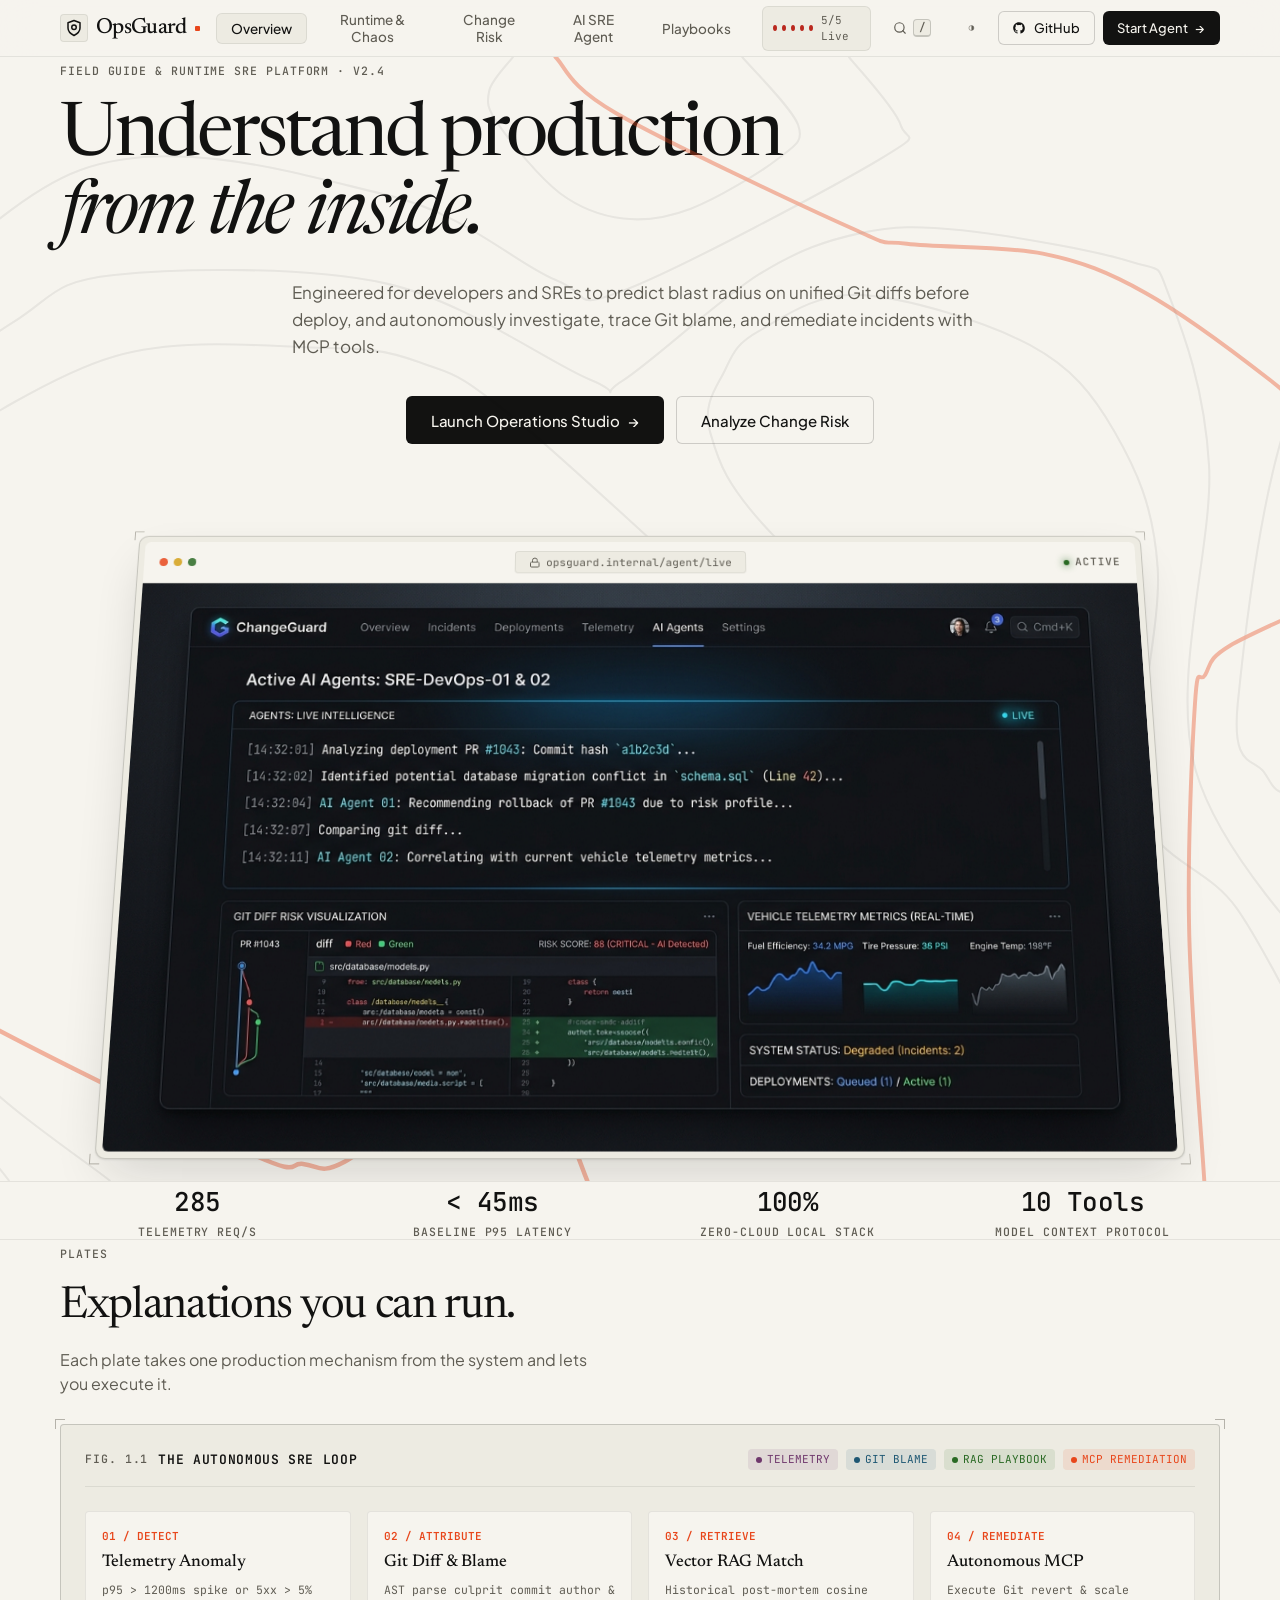
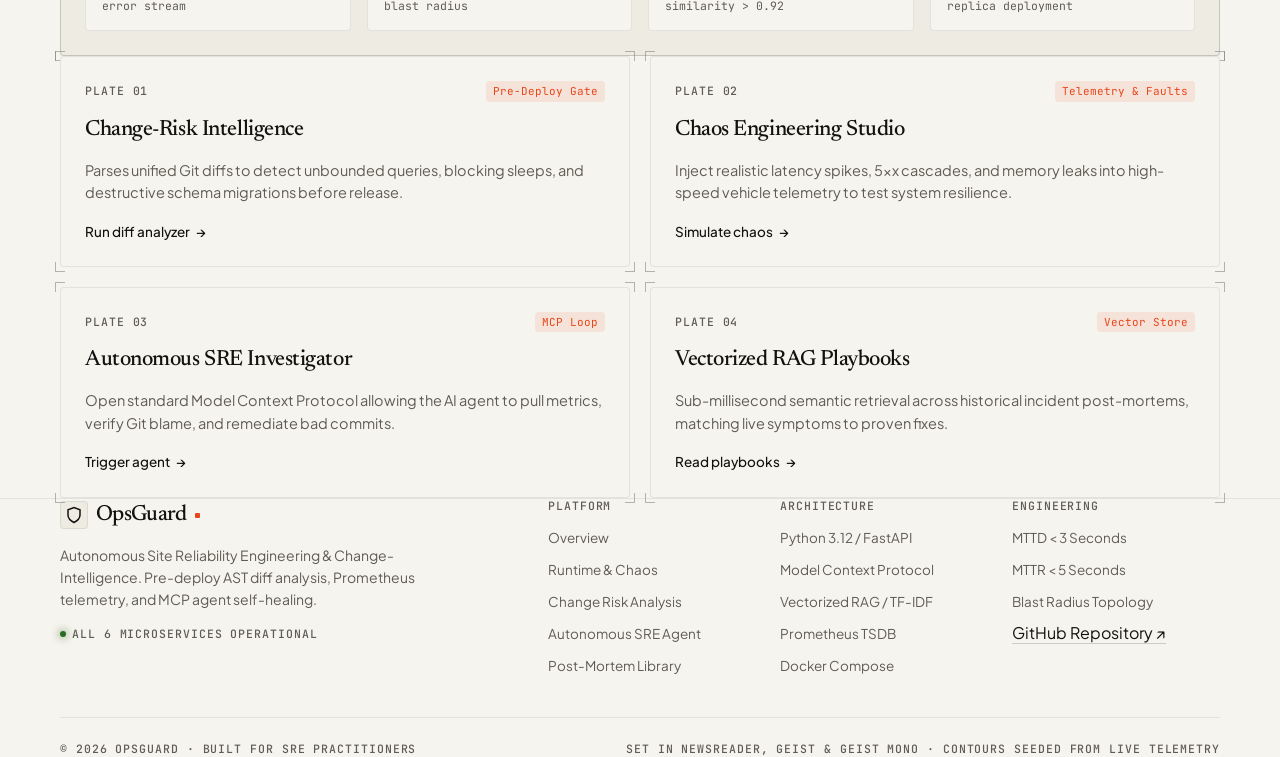
==== commit 8cc3a58a: "feat(ui): implement complete Scafffold dual-theme with warm paper light mode, Fig 1.1 SRE plate loop" ====
--- a/dashboard/index.html
+++ b/dashboard/index.html
@@ -1,40 +1,36 @@
 <!DOCTYPE html>
-<html lang="en">
+<html lang="en" data-theme="light">
 <head>
   <meta charset="UTF-8">
   <meta name="viewport" content="width=device-width, initial-scale=1.0">
   <title>OpsGuard — Autonomous SRE & Change-Intelligence Platform</title>
-  <meta name="description" content="AI-powered change risk scoring, blast-radius prediction, and autonomous incident investigation with MCP tools and vectorized RAG playbooks.">
+  <meta name="description" content="A field guide and autonomous SRE platform: pre-deploy risk scoring, blast-radius topology, and autonomous incident investigation with MCP tools and vectorized RAG playbooks.">
   <link rel="preconnect" href="https://fonts.googleapis.com">
   <link rel="preconnect" href="https://fonts.gstatic.com" crossorigin>
-  <link href="https://fonts.googleapis.com/css2?family=Plus+Jakarta+Sans:wght@300;400;500;600;700;800&family=JetBrains+Mono:wght@400;500;600&display=swap" rel="stylesheet">
+  <link href="https://fonts.googleapis.com/css2?family=Newsreader:ital,opsz,wght@0,6..72,400;0,6..72,500;0,6..72,600;0,6..72,700;1,6..72,400;1,6..72,600&family=Plus+Jakarta+Sans:wght@400;500;600;700&family=JetBrains+Mono:wght@400;500;600&display=swap" rel="stylesheet">
   <link rel="stylesheet" href="css/style.css">
 </head>
-<body>
-  <!-- Ambient Atmospheric Lighting -->
-  <div class="ambient-glow glow-top"></div>
-  <div class="ambient-glow glow-bottom"></div>
-
-  <!-- ==================== HEADER (SCAFFFOLD / NODEBASE STYLE) ==================== -->
-  <header class="app-header">
-    <div class="header-inner">
+<body class="bg-paper text-ink">
+
+  <!-- ==================== HEADER (AGENT.SCAFFFOLD.COM STYLE) ==================== -->
+  <header class="bar-paper">
+    <div class="site-container site-header-inner">
       <!-- Brand Logo -->
       <div class="brand-group" data-tab-target="tab-home">
-        <div class="brand-mark">
-          <svg width="20" height="20" viewBox="0 0 24 24" fill="none" stroke="#ffffff" stroke-width="2" stroke-linecap="round" stroke-linejoin="round">
-            <path d="M12 22s8-4 8-10V5l-8-3-8 3v7c0 6 8 10 8 10z"></path>
-            <path d="M12 8v8"></path>
-            <path d="M8 12h8"></path>
-          </svg>
-        </div>
-        <div class="brand-title-wrap">
-          <span class="brand-name">OpsGuard</span>
-          <span class="version-badge">v2.4</span>
-        </div>
-      </div>
-
-      <!-- Navigation Tabs -->
-      <nav class="main-nav" aria-label="Main Navigation">
+        <a class="brand-link" href="#home" data-tab-switch="tab-home">
+          <span class="brand-logo-mark">
+            <svg width="18" height="18" viewBox="0 0 24 24" fill="none" stroke="currentColor" stroke-width="2" stroke-linecap="round" stroke-linejoin="round">
+              <path d="M12 22s8-4 8-10V5l-8-3-8 3v7c0 6 8 10 8 10z"></path>
+              <circle cx="12" cy="11" r="3"></circle>
+            </svg>
+          </span>
+          <span class="brand-title">OpsGuard</span>
+          <span class="brand-dot" aria-hidden="true"></span>
+        </a>
+      </div>
+
+      <!-- Navigation Links -->
+      <nav class="site-nav" aria-label="Main Navigation">
         <button class="nav-tab nav-link active" data-tab="tab-home">Overview</button>
         <button class="nav-tab nav-link" data-tab="tab-operations">Runtime & Chaos</button>
         <button class="nav-tab nav-link" data-tab="tab-risk">Change Risk</button>
@@ -48,195 +44,246 @@
       <!-- Right Header Actions -->
       <div class="header-actions">
         <!-- Live Microservice Cluster Status -->
-        <div class="status-cluster" title="System Microservice Health">
+        <div class="health-cluster" title="System Microservice Health">
           <span class="health-dot dot-live" id="dotTelemetry" title="Telemetry :8000"></span>
           <span class="health-dot dot-live" id="dotRisk" title="Risk Engine :8001"></span>
           <span class="health-dot dot-live" id="dotMcp" title="MCP Server :8002"></span>
           <span class="health-dot dot-live" id="dotAgent" title="SRE Agent :8003"></span>
           <span class="health-dot dot-live" id="dotRag" title="RAG Engine :8004"></span>
-          <span class="status-label">5/5 Active</span>
-        </div>
+          <span class="status-label">5/5 Live</span>
+        </div>
+
+        <!-- Search / Quick Filter button with shortcut badge -->
+        <button type="button" class="btn btn-ghost btn-sm btn-search-shortcut" data-tab-switch="tab-risk" title="Quick Risk Search">
+          <svg width="14" height="14" viewBox="0 0 24 24" fill="none" stroke="currentColor" stroke-width="2" stroke-linecap="round" stroke-linejoin="round"><circle cx="11" cy="11" r="8"></circle><line x1="21" y1="21" x2="16.65" y2="16.65"></line></svg>
+          <span class="kbd">/</span>
+        </button>
+
+        <!-- Theme Toggle Button (Light/Dark Scafffold Theme) -->
+        <button type="button" aria-label="Toggle dark/light theme" id="btnThemeToggle" class="btn btn-ghost btn-icon btn-sm" title="Toggle light/dark theme">
+          <svg viewBox="0 0 20 20" width="16" height="16" aria-hidden="true" class="theme-toggle-glyph">
+            <circle cx="10" cy="10" r="7.25" fill="none" stroke="currentColor" stroke-width="1.5"></circle>
+            <path d="M10 2.75a7.25 7.25 0 0 1 0 14.5z" fill="currentColor"></path>
+          </svg>
+        </button>
 
         <!-- GitHub Link -->
-        <a href="https://github.com/karambitbarrage15/opsGaurd" target="_blank" rel="noopener" class="btn-nav-github">
-          <svg width="15" height="15" viewBox="0 0 24 24" fill="currentColor">
+        <a href="https://github.com/karambitbarrage15/opsGaurd" target="_blank" rel="noopener" class="btn btn-secondary btn-sm" aria-label="GitHub Repository">
+          <svg width="14" height="14" viewBox="0 0 24 24" fill="currentColor">
             <path fill-rule="evenodd" clip-rule="evenodd" d="M12 2C6.477 2 2 6.484 2 12.017c0 4.425 2.865 8.18 6.839 9.504.5.092.682-.217.682-.483 0-.237-.008-.868-.013-1.703-2.782.605-3.369-1.343-3.369-1.343-.454-1.158-1.11-1.466-1.11-1.466-.908-.62.069-.608.069-.608 1.003.07 1.53 1.032 1.53 1.032.892 1.53 2.341 1.088 2.91.832.092-.647.35-1.088.636-1.338-2.22-.253-4.555-1.113-4.555-4.951 0-1.093.39-1.988 1.029-2.688-.103-.253-.446-1.272.098-2.65 0 0 .84-.27 2.75 1.026A9.564 9.564 0 0112 6.844c.85.004 1.705.115 2.504.337 1.909-1.296 2.747-1.027 2.747-1.027.546 1.379.202 2.398.1 2.651.64.7 1.028 1.595 1.028 2.688 0 3.848-2.339 4.695-4.566 4.943.359.309.678.92.678 1.855 0 1.338-.012 2.419-.012 2.747 0 .268.18.58.688.482A10.019 10.019 0 0022 12.017C22 6.484 17.522 2 12 2z" />
           </svg>
           <span>GitHub</span>
         </a>
 
         <!-- Primary Launch Button -->
-        <button class="btn-header-cta" id="btnNavLaunch">
-          <span>Run SRE Agent</span>
-          <svg width="13" height="13" viewBox="0 0 24 24" fill="none" stroke="currentColor" stroke-width="2.5" stroke-linecap="round" stroke-linejoin="round"><path d="M5 12h14M12 5l7 7-7 7"/></svg>
+        <button class="btn btn-primary btn-sm" id="btnNavLaunch">
+          <span>Start Agent</span>
+          <span class="btn-arrow" aria-hidden="true">→</span>
         </button>
       </div>
     </div>
   </header>
 
   <!-- Page Content Container -->
-  <main class="page-container">
-
-    <!-- ==================== TAB 0: LANDING PAGE ==================== -->
+  <main id="main" class="flex-1">
+
+    <!-- ==================== TAB 0: LANDING PAGE (AGENT.SCAFFFOLD STYLE) ==================== -->
     <section class="page-tab active" id="tab-home">
-      <!-- Hero Section -->
-      <div class="hero-block">
-        <div class="hero-pill-row" data-tab-switch="tab-agent">
-          <span class="announcement-pill">
-            <svg class="icon-line" width="13" height="13" viewBox="0 0 24 24" fill="none" stroke="currentColor" stroke-width="2.2" stroke-linecap="round" stroke-linejoin="round"><polygon points="13 2 3 14 12 14 11 22 21 10 12 10 13 2"></polygon></svg>
-            <span>OpsGuard 2.0 Released</span>
-            <span class="sep">/</span>
-            <span class="desc">Autonomous SRE for the AI Era</span>
-            <svg class="icon-line chev" width="12" height="12" viewBox="0 0 24 24" fill="none" stroke="currentColor" stroke-width="2.5" stroke-linecap="round" stroke-linejoin="round"><polyline points="9 18 15 12 9 6"></polyline></svg>
-          </span>
-        </div>
-
-        <h1 class="hero-title">
-          Autonomous change intelligence <br>
-          <span class="title-shimmer">for production systems.</span>
-        </h1>
-
-        <p class="hero-description">
-          Predict blast radius before you deploy. When production degrades, an autonomous AI agent investigates live metrics, scans logs, traces Git blame, and executes GitOps remediation.
-        </p>
-
-        <div class="hero-actions">
-          <button class="btn-primary-action" data-tab-switch="tab-operations">
-            <span>Explore Live Operations</span>
-            <svg width="15" height="15" viewBox="0 0 24 24" fill="none" stroke="currentColor" stroke-width="2.5" stroke-linecap="round" stroke-linejoin="round"><path d="M5 12h14M12 5l7 7-7 7"/></svg>
-          </button>
-          <button class="btn-secondary-action" data-tab-switch="tab-risk">
-            <span>Run Change-Risk Analysis</span>
-          </button>
-        </div>
-
-        <!-- ==================== 3D INTERACTIVE HERO MOCKUP (NODEBASE STYLE) ==================== -->
-        <div class="hero-mockup-wrapper" id="heroMockupWrapper">
-          <div class="mockup-halo"></div>
-          <div class="mockup-frame" id="heroMockupFrame">
-            <!-- Dynamic Cursor Reflection Glare -->
-            <div class="mockup-glare" id="mockupGlare"></div>
-
-            <div class="mockup-chrome-bar">
-              <div class="window-controls">
-                <span class="control-dot dot-red"></span>
-                <span class="control-dot dot-amber"></span>
-                <span class="control-dot dot-green"></span>
-              </div>
-              <div class="mockup-address-pill">
-                <svg width="12" height="12" viewBox="0 0 24 24" fill="none" stroke="currentColor" stroke-width="2" stroke-linecap="round" stroke-linejoin="round"><rect x="3" y="11" width="18" height="11" rx="2" ry="2"></rect><path d="M7 11V7a5 5 0 0 1 10 0v4"></path></svg>
-                <span>opsguard.internal/operations/live</span>
-              </div>
-              <div class="mockup-active-chip">
-                <span class="pulse-emerald-dot"></span>
-                <span>SYSTEM ACTIVE</span>
-              </div>
-            </div>
-            <div class="mockup-image-slot">
-              <img src="assets/hero-mockup.jpg" alt="OpsGuard Operations Console Mockup" class="mockup-img" loading="lazy">
-            </div>
-          </div>
-        </div>
-      </div>
-
-      <!-- Live Telemetry Ticker Strip -->
-      <div class="stats-strip">
-        <div class="stat-item">
-          <span class="stat-number">285</span>
-          <span class="stat-meta">Telemetry Req/s</span>
-        </div>
-        <div class="strip-divider"></div>
-        <div class="stat-item">
-          <span class="stat-number">&lt; 45ms</span>
-          <span class="stat-meta">Baseline p95 Latency</span>
-        </div>
-        <div class="strip-divider"></div>
-        <div class="stat-item">
-          <span class="stat-number">100%</span>
-          <span class="stat-meta">Zero-Cloud Local Stack</span>
-        </div>
-        <div class="strip-divider"></div>
-        <div class="stat-item">
-          <span class="stat-number">10 Tools</span>
-          <span class="stat-meta">Model Context Protocol</span>
-        </div>
-      </div>
-
-      <!-- Features Grid (Monochrome SVG Line Border Icons, No Emojis) -->
-      <div class="features-wrapper">
-        <div class="features-header">
-          <span class="kicker-tag">ENGINEERED FOR DEVSECOPS & SRE</span>
-          <h2 class="features-title">Four layers of automated production defense.</h2>
-        </div>
-
-        <div class="features-grid">
-          <div class="feature-card" data-tab-switch="tab-risk">
-            <div class="feature-icon-box">
-              <svg class="icon-line" width="22" height="22" viewBox="0 0 24 24" fill="none" stroke="currentColor" stroke-width="1.8" stroke-linecap="round" stroke-linejoin="round">
-                <circle cx="11" cy="11" r="8"></circle>
-                <line x1="21" y1="21" x2="16.65" y2="16.65"></line>
-                <path d="M11 8v6"></path>
-                <path d="M8 11h6"></path>
-              </svg>
-            </div>
-            <h3>Pre-Deployment Risk Intelligence</h3>
-            <p>Parses unified git diffs to detect unindexed queries, synchronous blocking sleeps, and destructive migrations. Predicts blast radius before release.</p>
-            <span class="feature-arrow-link">
-              <span>Explore Risk Engine</span>
-              <svg width="14" height="14" viewBox="0 0 24 24" fill="none" stroke="currentColor" stroke-width="2" stroke-linecap="round" stroke-linejoin="round"><path d="M5 12h14M12 5l7 7-7 7"/></svg>
-            </span>
-          </div>
-
-          <div class="feature-card" data-tab-switch="tab-operations">
-            <div class="feature-icon-box">
-              <svg class="icon-line" width="22" height="22" viewBox="0 0 24 24" fill="none" stroke="currentColor" stroke-width="1.8" stroke-linecap="round" stroke-linejoin="round">
-                <polygon points="13 2 3 14 12 14 11 22 21 10 12 10 13 2"></polygon>
-              </svg>
-            </div>
-            <h3>Chaos Engineering Studio</h3>
-            <p>Inject realistic latency degradation, 5xx cascades, and memory leaks on demand to test resilience and trigger automated Prometheus alerting.</p>
-            <span class="feature-arrow-link">
-              <span>Test Chaos Studio</span>
-              <svg width="14" height="14" viewBox="0 0 24 24" fill="none" stroke="currentColor" stroke-width="2" stroke-linecap="round" stroke-linejoin="round"><path d="M5 12h14M12 5l7 7-7 7"/></svg>
-            </span>
-          </div>
-
-          <div class="feature-card" data-tab-switch="tab-agent">
-            <div class="feature-icon-box">
-              <svg class="icon-line" width="22" height="22" viewBox="0 0 24 24" fill="none" stroke="currentColor" stroke-width="1.8" stroke-linecap="round" stroke-linejoin="round">
-                <rect x="4" y="4" width="16" height="16" rx="2" ry="2"></rect>
-                <rect x="9" y="9" width="6" height="6"></rect>
-                <line x1="9" y1="1" x2="9" y2="4"></line>
-                <line x1="15" y1="1" x2="15" y2="4"></line>
-                <line x1="9" y1="20" x2="9" y2="23"></line>
-                <line x1="15" y1="20" x2="15" y2="23"></line>
-                <line x1="20" y1="9" x2="23" y2="9"></line>
-                <line x1="20" y1="14" x2="23" y2="14"></line>
-                <line x1="1" y1="9" x2="4" y2="9"></line>
-                <line x1="1" y1="14" x2="4" y2="14"></line>
-              </svg>
-            </div>
-            <h3>Autonomous MCP Investigation</h3>
-            <p>Standardized tool protocol allowing the AI agent to inspect Prometheus PromQL, pull container logs, verify Git blame, and propose safe rollbacks.</p>
-            <span class="feature-arrow-link">
-              <span>View SRE Agent</span>
-              <svg width="14" height="14" viewBox="0 0 24 24" fill="none" stroke="currentColor" stroke-width="2" stroke-linecap="round" stroke-linejoin="round"><path d="M5 12h14M12 5l7 7-7 7"/></svg>
-            </span>
-          </div>
-
-          <div class="feature-card" data-tab-switch="tab-playbooks">
-            <div class="feature-icon-box">
-              <svg class="icon-line" width="22" height="22" viewBox="0 0 24 24" fill="none" stroke="currentColor" stroke-width="1.8" stroke-linecap="round" stroke-linejoin="round">
-                <path d="M4 19.5A2.5 2.5 0 0 1 6.5 17H20"></path>
-                <path d="M6.5 2H20v20H6.5A2.5 2.5 0 0 1 4 19.5v-15A2.5 2.5 0 0 1 6.5 2z"></path>
-              </svg>
-            </div>
-            <h3>Vectorized RAG Post-Mortems</h3>
-            <p>Sub-millisecond semantic retrieval across historical incident playbooks, matching active symptoms to proven engineering fixes.</p>
-            <span class="feature-arrow-link">
-              <span>Browse Playbooks</span>
-              <svg width="14" height="14" viewBox="0 0 24 24" fill="none" stroke="currentColor" stroke-width="2" stroke-linecap="round" stroke-linejoin="round"><path d="M5 12h14M12 5l7 7-7 7"/></svg>
-            </span>
+      <!-- Hero Section with Contour Background -->
+      <div class="hero-scaffold-wrap">
+        <!-- Topographic Contour Lines Background (Signature Scafffold Motif) -->
+        <div class="terrain-background" aria-hidden="true">
+          <svg viewBox="0 0 640 400" preserveAspectRatio="xMidYMid slice" class="terrain-map" fill="none" stroke="currentColor">
+            <g class="terrain-contours" stroke-width="0.75" stroke-opacity="0.14" stroke-linecap="round" stroke-linejoin="round">
+              <path d="M0.0,105.9C7.9,98.3,37.0,78.3,47.4,60.6C57.8,43.0,60.0,10.1,62.5,0.0M6.0,400.0C7.0,397.6,9.0,388.4,12.1,385.7C15.1,383.1,19.3,381.7,24.2,384.1C29.0,386.5,38.2,397.4,41.0,400.0M274.8,0.0C273.4,2.0,267.1,8.1,266.3,12.1C265.4,16.2,265.5,18.2,269.7,24.2C273.9,30.3,284.2,42.9,291.5,48.5C298.9,54.0,306.2,56.6,314.0,57.5C321.7,58.4,329.0,57.5,338.1,54.0C347.3,50.5,362.6,41.3,368.9,36.4C375.3,31.4,378.4,30.3,376.3,24.2C374.2,18.2,359.7,4.0,356.4,0.0M640.0,79.9C629.9,88.8,591.5,120.4,579.4,133.3C567.4,146.3,571.0,145.5,567.5,157.6C564.1,169.7,558.9,194.6,558.9,206.1C558.9,217.5,554.0,223.5,567.5,226.5C581.1,229.5,627.9,224.7,640.0,224.3"></path>
+              <path d="M0.0,153.4C4.0,148.6,4.0,143.2,24.2,124.4C44.3,105.5,86.5,52.7,120.8,40.2C155.0,27.6,201.3,42.5,229.4,49.0C257.6,55.5,275.7,73.6,289.8,79.3C303.9,85.0,294.7,90.3,314.0,83.2C333.2,76.0,388.9,46.2,405.4,36.4C421.8,26.5,414.6,30.3,412.8,24.2C411.0,18.2,397.5,4.0,394.4,0.0M0.0,342.5C4.0,343.0,12.5,335.7,24.2,345.2C35.8,354.8,62.5,390.9,70.2,400.0M640.0,18.7C636.0,25.9,629.9,45.4,615.8,61.7C601.8,78.1,569.3,88.7,555.5,116.8C541.6,144.9,535.1,207.4,532.8,230.3C530.6,253.3,538.3,249.4,542.1,254.5C545.8,259.7,545.2,263.5,555.5,261.3C565.8,259.1,589.7,245.0,603.8,241.3C617.9,237.6,634.0,239.4,640.0,239.0"></path>
+              <!-- Signature Scafffold Terracotta High-Elevation Highlight Contours -->
+              <path d="M0.0,289.1C12.5,297.2,45.0,320.8,75.0,337.5C105.0,354.3,159.2,380.4,180.0,389.8C200.8,399.3,194.2,393.6,200.0,394.1C205.8,394.7,205.8,398.1,215.0,393.2C224.2,388.2,246.7,369.8,255.0,364.3C263.3,358.8,261.7,361.0,265.0,360.2C268.3,359.5,271.1,358.2,275.0,359.9C278.9,361.5,284.1,363.3,288.5,370.0C292.9,376.7,299.1,395.0,301.2,400.0" stroke="#e8461b" stroke-width="1.6" stroke-opacity="0.85"></path>
+              <path d="M289.9,0.0C293.5,3.3,293.9,9.9,311.5,20.0C329.0,30.1,377.7,53.1,395.0,60.8C412.3,68.6,403.6,65.0,415.0,66.5C426.4,68.0,449.2,67.1,463.4,70.0C477.5,72.9,486.5,76.5,500.0,84.0C513.5,91.5,533.4,106.5,544.3,115.0C555.1,123.5,560.0,129.2,565.3,135.0C570.7,140.8,573.2,144.2,576.4,150.0C579.5,155.8,583.1,165.0,584.3,170.0C585.5,175.0,585.9,176.7,583.7,180.0C581.4,183.3,579.8,185.1,570.8,190.0C561.9,194.9,538.3,204.6,530.0,209.6C521.7,214.6,523.3,216.6,521.2,220.0C519.1,223.4,518.6,215.0,517.6,230.0C516.6,245.0,514.9,281.7,515.5,310.0C516.0,338.3,520.0,385.0,520.9,400.0" stroke="#e8461b" stroke-width="1.4" stroke-opacity="0.8"></path>
+              <path d="M95.3,400.0C86.6,387.9,48.9,347.5,43.0,327.3C37.1,307.1,61.1,290.9,59.9,278.8C58.8,266.7,39.6,266.7,36.2,254.5C32.7,242.4,41.8,220.2,39.5,206.1C37.1,191.9,24.5,177.8,22.0,169.7C19.5,161.6,20.7,163.6,24.4,157.6C28.1,151.5,32.2,143.8,44.2,133.3C56.3,122.8,81.8,103.9,96.6,94.6C111.4,85.3,110.7,79.9,132.8,77.6C155.0,75.2,201.3,74.4,229.4,80.6C257.6,86.8,287.8,109.0,301.9,114.7C316.0,120.4,303.9,121.3,314.0,115.1C324.0,108.8,348.2,86.2,362.3,77.4C376.4,68.7,386.4,65.3,398.5,62.7C410.6,60.1,418.8,60.1,434.7,61.7C450.7,63.4,481.9,68.9,494.2,72.7C506.5,76.6,503.6,72.7,508.3,84.8C513.0,97.0,521.0,117.2,522.6,145.5C524.2,173.7,508.5,222.2,518.0,254.5C527.5,286.9,565.1,323.9,579.4,339.4C593.7,354.9,598.4,347.7,603.8,347.7C609.1,347.7,615.4,348.9,611.6,339.4C607.8,329.9,584.9,303.0,581.1,290.9C577.3,278.8,584.2,272.7,588.9,266.7C593.7,260.6,601.3,257.2,609.8,254.5C618.4,251.8,635.0,251.1,640.0,250.5"></path>
+              <path d="M131.2,400.0C123.4,393.8,95.8,375.1,84.5,363.0C73.3,350.8,67.0,335.2,63.8,327.3C60.5,319.3,60.9,323.2,65.0,315.2C69.2,307.1,85.1,286.9,88.8,278.8C92.5,270.7,91.9,272.7,87.2,266.7C82.6,260.6,63.8,252.5,61.1,242.4C58.5,232.3,70.3,216.2,71.2,206.1C72.1,196.0,69.7,189.9,66.6,181.8C63.5,173.7,53.5,163.6,52.5,157.6C51.5,151.5,47.2,153.9,60.6,145.5C74.0,137.0,108.7,113.6,132.8,106.6C156.9,99.6,187.2,103.1,205.3,103.5C223.4,103.8,229.4,104.2,241.5,108.7C253.6,113.3,252.9,110.4,277.7,130.6C302.5,150.9,362.1,208.9,390.3,230.3C418.5,251.7,435.6,255.0,446.8,259.0C458.0,263.0,457.0,257.3,457.3,254.5C457.6,251.8,463.7,256.6,448.6,242.4C433.6,228.3,384.2,187.9,366.9,169.7C349.6,151.5,347.7,143.0,344.9,133.3C342.1,123.7,347.3,117.6,350.2,111.6C353.1,105.6,354.2,102.1,362.3,97.6C370.3,93.1,382.4,83.8,398.5,84.7C414.6,85.5,443.8,94.5,458.9,102.6C473.9,110.7,481.3,120.1,488.9,133.3C496.5,146.5,502.8,159.6,504.3,181.8C505.9,204.0,493.7,246.5,498.4,266.7C503.1,286.9,520.9,286.9,532.4,303.0C544.0,319.2,555.8,347.4,567.5,363.5C579.3,379.7,597.1,393.9,603.0,400.0"></path>
+            </g>
+          </svg>
+        </div>
+
+        <div class="site-container relative z-10 py-16 sm:py-20 text-center">
+          <p class="label">Field Guide &amp; Runtime SRE Platform · v2.4</p>
+
+          <h1 class="hero-display-title">
+            Understand production<br/>
+            <em>from the inside.</em>
+          </h1>
+
+          <p class="hero-lede-text">
+            Engineered for developers and SREs to predict blast radius on unified Git diffs before deploy, and autonomously investigate, trace Git blame, and remediate incidents with MCP tools.
+          </p>
+
+          <div class="hero-button-row">
+            <button class="btn btn-primary btn-lg" data-tab-switch="tab-operations">
+              <span>Launch Operations Studio</span>
+              <span class="btn-arrow" aria-hidden="true">→</span>
+            </button>
+            <button class="btn btn-secondary btn-lg" data-tab-switch="tab-risk">
+              <span>Analyze Change Risk</span>
+            </button>
+          </div>
+
+          <!-- ==================== 3D INTERACTIVE HERO MOCKUP (NODEBASE HOVER) ==================== -->
+          <div class="hero-mockup-slot" id="heroMockupWrapper">
+            <div class="mockup-frame crop" id="heroMockupFrame">
+              <!-- Cursor Glare Sheen -->
+              <div class="mockup-glare" id="mockupGlare"></div>
+
+              <div class="mockup-top-header">
+                <div class="mockup-nav-dots">
+                  <span class="dot-red"></span>
+                  <span class="dot-amber"></span>
+                  <span class="dot-green"></span>
+                </div>
+                <div class="mockup-center-url">
+                  <svg width="12" height="12" viewBox="0 0 24 24" fill="none" stroke="currentColor" stroke-width="2"><rect x="3" y="11" width="18" height="11" rx="2" ry="2"></rect><path d="M7 11V7a5 5 0 0 1 10 0v4"></path></svg>
+                  <span>opsguard.internal/agent/live</span>
+                </div>
+                <div class="mockup-status-dot">
+                  <span class="pulse-dot"></span>
+                  <span class="label">ACTIVE</span>
+                </div>
+              </div>
+              <div class="mockup-image-body">
+                <img src="assets/hero-mockup.jpg" alt="OpsGuard Operations Console Mockup" class="mockup-visual" loading="lazy">
+              </div>
+            </div>
+          </div>
+        </div>
+      </div>
+
+      <!-- Ticker Strip -->
+      <div class="rule-x">
+        <div class="site-container py-8">
+          <div class="stats-grid">
+            <div class="stat-unit">
+              <span class="stat-big">285</span>
+              <span class="label">Telemetry Req/s</span>
+            </div>
+            <div class="stat-unit">
+              <span class="stat-big">&lt; 45ms</span>
+              <span class="label">Baseline p95 Latency</span>
+            </div>
+            <div class="stat-unit">
+              <span class="stat-big">100%</span>
+              <span class="label">Zero-Cloud Local Stack</span>
+            </div>
+            <div class="stat-unit">
+              <span class="stat-big">10 Tools</span>
+              <span class="label">Model Context Protocol</span>
+            </div>
+          </div>
+        </div>
+      </div>
+
+      <!-- Plates / Feature Architecture Section (Scafffold Plates Style) -->
+      <div class="rule-x">
+        <div class="site-container py-16">
+          <p class="label">Plates</p>
+          <h2 class="section-display-title">Explanations you can run.</h2>
+          <p class="section-lede">Each plate takes one production mechanism from the system and lets you execute it.</p>
+
+          <!-- Interactive SRE Loop Plate -->
+          <div class="plate-host mb-10">
+            <div class="plate-interactive-frame crop">
+              <div class="plate-diagram-head">
+                <div class="plate-title-group">
+                  <span class="label">FIG. 1.1</span>
+                  <strong class="plate-diagram-title">THE AUTONOMOUS SRE LOOP</strong>
+                </div>
+                <div class="plate-legend">
+                  <span class="legend-pill pill-plum">TELEMETRY</span>
+                  <span class="legend-pill pill-sea">GIT BLAME</span>
+                  <span class="legend-pill pill-good">RAG PLAYBOOK</span>
+                  <span class="legend-pill pill-signal">MCP REMEDIATION</span>
+                </div>
+              </div>
+              <div class="plate-diagram-flow">
+                <div class="diagram-step-box" data-tab-switch="tab-operations" style="cursor:pointer;">
+                  <span class="step-num">01 / DETECT</span>
+                  <strong class="step-title">Telemetry Anomaly</strong>
+                  <span class="step-meta">p95 &gt; 1200ms spike or 5xx &gt; 5% error stream</span>
+                </div>
+                <div class="diagram-step-box" data-tab-switch="tab-risk" style="cursor:pointer;">
+                  <span class="step-num">02 / ATTRIBUTE</span>
+                  <strong class="step-title">Git Diff &amp; Blame</strong>
+                  <span class="step-meta">AST parse culprit commit author &amp; blast radius</span>
+                </div>
+                <div class="diagram-step-box" data-tab-switch="tab-playbooks" style="cursor:pointer;">
+                  <span class="step-num">03 / RETRIEVE</span>
+                  <strong class="step-title">Vector RAG Match</strong>
+                  <span class="step-meta">Historical post-mortem cosine similarity &gt; 0.92</span>
+                </div>
+                <div class="diagram-step-box" data-tab-switch="tab-agent" style="cursor:pointer;">
+                  <span class="step-num">04 / REMEDIATE</span>
+                  <strong class="step-title">Autonomous MCP</strong>
+                  <span class="step-meta">Execute Git revert &amp; scale replica deployment</span>
+                </div>
+              </div>
+            </div>
+          </div>
+
+          <div class="plates-grid">
+            <!-- Plate 01 -->
+            <article class="plate-card crop" data-tab-switch="tab-risk">
+              <div class="plate-head">
+                <span class="label">Plate 01</span>
+                <span class="plate-tag">Pre-Deploy Gate</span>
+              </div>
+              <h3 class="plate-title">Change-Risk Intelligence</h3>
+              <p class="plate-desc">Parses unified Git diffs to detect unbounded queries, blocking sleeps, and destructive schema migrations before release.</p>
+              <div class="plate-link">
+                <span>Run diff analyzer</span>
+                <span class="btn-arrow">→</span>
+              </div>
+            </article>
+
+            <!-- Plate 02 -->
+            <article class="plate-card crop" data-tab-switch="tab-operations">
+              <div class="plate-head">
+                <span class="label">Plate 02</span>
+                <span class="plate-tag">Telemetry &amp; Faults</span>
+              </div>
+              <h3 class="plate-title">Chaos Engineering Studio</h3>
+              <p class="plate-desc">Inject realistic latency spikes, 5xx cascades, and memory leaks into high-speed vehicle telemetry to test system resilience.</p>
+              <div class="plate-link">
+                <span>Simulate chaos</span>
+                <span class="btn-arrow">→</span>
+              </div>
+            </article>
+
+            <!-- Plate 03 -->
+            <article class="plate-card crop" data-tab-switch="tab-agent">
+              <div class="plate-head">
+                <span class="label">Plate 03</span>
+                <span class="plate-tag">MCP Loop</span>
+              </div>
+              <h3 class="plate-title">Autonomous SRE Investigator</h3>
+              <p class="plate-desc">Open standard Model Context Protocol allowing the AI agent to pull metrics, verify Git blame, and remediate bad commits.</p>
+              <div class="plate-link">
+                <span>Trigger agent</span>
+                <span class="btn-arrow">→</span>
+              </div>
+            </article>
+
+            <!-- Plate 04 -->
+            <article class="plate-card crop" data-tab-switch="tab-playbooks">
+              <div class="plate-head">
+                <span class="label">Plate 04</span>
+                <span class="plate-tag">Vector Store</span>
+              </div>
+              <h3 class="plate-title">Vectorized RAG Playbooks</h3>
+              <p class="plate-desc">Sub-millisecond semantic retrieval across historical incident post-mortems, matching live symptoms to proven fixes.</p>
+              <div class="plate-link">
+                <span>Read playbooks</span>
+                <span class="btn-arrow">→</span>
+              </div>
+            </article>
           </div>
         </div>
       </div>
@@ -244,139 +291,142 @@
 
     <!-- ==================== TAB 1: RUNTIME & CHAOS STUDIO ==================== -->
     <section class="page-tab" id="tab-operations">
-      <div class="section-title-bar">
-        <div>
-          <h2>Runtime Operations & Chaos Studio</h2>
-          <p class="section-subtitle">Real-time connected-vehicle telemetry pipeline with Prometheus metrics and fault injection.</p>
-        </div>
-        <div class="status-indicator-pill" id="globalStatusPill">
-          <span class="indicator-dot"></span>
-          <span id="globalStatusText">ALL SYSTEMS NORMAL</span>
-        </div>
-      </div>
-
-      <!-- Metrics Row (Flat Single Surface) -->
-      <div class="metrics-row">
-        <div class="stat-cell">
-          <span class="stat-label">Throughput</span>
-          <div class="stat-value" id="valThroughput">285 <span class="stat-unit">req/s</span></div>
-          <span class="stat-trend positive" id="trendThroughput">↑ Normal Ingest</span>
-        </div>
-        <div class="stat-cell">
-          <span class="stat-label">p95 Ingestion Latency</span>
-          <div class="stat-value" id="valLatency">42 <span class="stat-unit">ms</span></div>
-          <div class="stat-progress">
-            <div class="stat-bar" id="barLatency" style="width: 14%;"></div>
-          </div>
-        </div>
-        <div class="stat-cell">
-          <span class="stat-label">5xx Error Rate</span>
-          <div class="stat-value" id="valErrorRate">0.0 <span class="stat-unit">%</span></div>
-          <span class="stat-trend neutral" id="trendErrorRate">0 failures</span>
-        </div>
-        <div class="stat-cell">
-          <span class="stat-label">Memory Allocation</span>
-          <div class="stat-value" id="valMemory">142 <span class="stat-unit">MB</span></div>
-          <div class="stat-progress">
-            <div class="stat-bar info-bar" id="barMemory" style="width: 25%;"></div>
-          </div>
-        </div>
-      </div>
-
-      <!-- Split Layout: Chaos Studio & Live Fleet Stream -->
-      <div class="surface-split">
-        <!-- Left: Chaos Injection -->
-        <div class="surface-col">
-          <div class="col-head">
-            <h3>Chaos Injection Console</h3>
-            <span class="col-badge">Fault Injection</span>
-          </div>
-          <p class="col-desc">Inject synthetic production faults into the telemetry pipeline to observe metrics shift and test autonomous agent response.</p>
-
-          <div class="chaos-action-list">
-            <button class="chaos-action-btn chaos-latency-btn" id="btnChaosLatency">
-              <div class="btn-left">
-                <span class="btn-symbol">
-                  <svg class="icon-line" width="18" height="18" viewBox="0 0 24 24" fill="none" stroke="currentColor" stroke-width="1.8" stroke-linecap="round" stroke-linejoin="round"><circle cx="12" cy="12" r="10"></circle><polyline points="12 6 12 12 16 14"></polyline></svg>
-                </span>
-                <div>
-                  <strong>Inject Latency Spike</strong>
-                  <span>+2500ms delay on vehicle event pipeline</span>
-                </div>
-              </div>
-              <span class="btn-trigger-badge">Trigger</span>
-            </button>
-
-            <button class="chaos-action-btn chaos-error-btn" id="btnChaosError">
-              <div class="btn-left">
-                <span class="btn-symbol">
-                  <svg class="icon-line" width="18" height="18" viewBox="0 0 24 24" fill="none" stroke="currentColor" stroke-width="1.8" stroke-linecap="round" stroke-linejoin="round"><path d="M10.29 3.86L1.82 18a2 2 0 0 0 1.71 3h16.94a2 2 0 0 0 1.71-3L13.71 3.86a2 2 0 0 0-3.42 0z"></path><line x1="12" y1="9" x2="12" y2="13"></line><line x1="12" y1="17" x2="12.01" y2="17"></line></svg>
-                </span>
-                <div>
-                  <strong>Inject 50% Error Rate</strong>
-                  <span>Simulate 500 Internal Server Error cascade</span>
-                </div>
-              </div>
-              <span class="btn-trigger-badge">Trigger</span>
-            </button>
-
-            <button class="chaos-action-btn chaos-memory-btn" id="btnChaosMemory">
-              <div class="btn-left">
-                <span class="btn-symbol">
-                  <svg class="icon-line" width="18" height="18" viewBox="0 0 24 24" fill="none" stroke="currentColor" stroke-width="1.8" stroke-linecap="round" stroke-linejoin="round"><polygon points="12 2 2 7 12 12 22 7 12 2"></polygon><polyline points="2 17 12 22 22 17"></polyline><polyline points="2 12 12 17 22 12"></polyline></svg>
-                </span>
-                <div>
-                  <strong>Inject Memory Leak</strong>
-                  <span>Allocate +150MB unmanaged coordinate buffer</span>
-                </div>
-              </div>
-              <span class="btn-trigger-badge">Trigger</span>
-            </button>
-
-            <button class="chaos-action-btn chaos-reset-btn" id="btnChaosReset">
-              <div class="btn-left">
-                <span class="btn-symbol">
-                  <svg class="icon-line" width="18" height="18" viewBox="0 0 24 24" fill="none" stroke="currentColor" stroke-width="1.8" stroke-linecap="round" stroke-linejoin="round"><polyline points="23 4 23 10 17 10"></polyline><path d="M20.49 15a9 9 0 1 1-2.12-9.36L23 10"></path></svg>
-                </span>
-                <div>
-                  <strong>Reset All Faults</strong>
-                  <span>Restore healthy baseline parameters</span>
-                </div>
-              </div>
-              <span class="btn-trigger-badge">Reset</span>
-            </button>
-          </div>
-
-          <div class="chaos-summary-bar">
-            <span>Current State: <strong id="activeChaosState">Baseline Healthy</strong></span>
-            <span>Faults Injected: <span id="chaosIncidentCount">0</span></span>
-          </div>
-        </div>
-
-        <!-- Right: Live Fleet Table -->
-        <div class="surface-col">
-          <div class="col-head">
-            <h3>Connected Fleet Telemetry Stream</h3>
-            <span class="live-tag"><span class="pulse-ring-dot"></span> LIVE 2s</span>
-          </div>
-          <p class="col-desc">Continuous high-frequency ingestion stream from California & Nevada vehicle fleets.</p>
-
-          <div class="table-container">
-            <table class="polar-table">
-              <thead>
-                <tr>
-                  <th>VIN</th>
-                  <th>Fleet</th>
-                  <th>Speed</th>
-                  <th>Battery SoC</th>
-                  <th>Firmware</th>
-                  <th>Latency</th>
-                </tr>
-              </thead>
-              <tbody id="telemetryBody">
-                <!-- Dynamically populated -->
-              </tbody>
-            </table>
+      <div class="site-container py-10">
+        <div class="section-head-bar">
+          <div>
+            <p class="label">Plate 02 / Telemetry Pipeline</p>
+            <h2 class="tab-heading">Runtime Operations &amp; Chaos Studio</h2>
+            <p class="section-lede">High-frequency connected vehicle telemetry pipeline with live Prometheus metrics and synthetic chaos injection.</p>
+          </div>
+          <div class="status-indicator-pill" id="globalStatusPill">
+            <span class="indicator-dot"></span>
+            <span id="globalStatusText">ALL SYSTEMS NORMAL</span>
+          </div>
+        </div>
+
+        <!-- Metrics Row -->
+        <div class="metrics-plate mt-8">
+          <div class="metric-block">
+            <span class="label">Throughput</span>
+            <div class="metric-num" id="valThroughput">285 <span class="metric-unit">req/s</span></div>
+            <span class="metric-sub positive" id="trendThroughput">↑ Normal Ingest</span>
+          </div>
+          <div class="metric-block">
+            <span class="label">p95 Ingestion Latency</span>
+            <div class="metric-num" id="valLatency">42 <span class="metric-unit">ms</span></div>
+            <div class="progress-line">
+              <div class="progress-bar" id="barLatency" style="width: 14%;"></div>
+            </div>
+          </div>
+          <div class="metric-block">
+            <span class="label">5xx Error Rate</span>
+            <div class="metric-num" id="valErrorRate">0.0 <span class="metric-unit">%</span></div>
+            <span class="metric-sub neutral" id="trendErrorRate">0 failures</span>
+          </div>
+          <div class="metric-block">
+            <span class="label">Memory Allocation</span>
+            <div class="metric-num" id="valMemory">142 <span class="metric-unit">MB</span></div>
+            <div class="progress-line">
+              <div class="progress-bar bar-plum" id="barMemory" style="width: 25%;"></div>
+            </div>
+          </div>
+        </div>
+
+        <!-- Split Grid: Chaos Buttons & Table -->
+        <div class="split-columns mt-8">
+          <!-- Left: Chaos Studio -->
+          <div class="plate-box">
+            <div class="box-head">
+              <h3 class="box-title">Chaos Injection Console</h3>
+              <span class="label">Fault Simulation</span>
+            </div>
+            <p class="box-desc">Inject synthetic production faults into the telemetry pipeline to observe metrics shift and test autonomous agent response.</p>
+
+            <div class="chaos-buttons-stack">
+              <button class="chaos-row-btn" id="btnChaosLatency">
+                <div class="btn-info">
+                  <span class="icon-wrap">
+                    <svg width="18" height="18" viewBox="0 0 24 24" fill="none" stroke="currentColor" stroke-width="1.8" stroke-linecap="round" stroke-linejoin="round"><circle cx="12" cy="12" r="10"></circle><polyline points="12 6 12 12 16 14"></polyline></svg>
+                  </span>
+                  <div>
+                    <strong>Inject Latency Spike</strong>
+                    <span>+2500ms delay on vehicle event pipeline</span>
+                  </div>
+                </div>
+                <span class="btn-action-tag">Trigger</span>
+              </button>
+
+              <button class="chaos-row-btn" id="btnChaosError">
+                <div class="btn-info">
+                  <span class="icon-wrap">
+                    <svg width="18" height="18" viewBox="0 0 24 24" fill="none" stroke="currentColor" stroke-width="1.8" stroke-linecap="round" stroke-linejoin="round"><path d="M10.29 3.86L1.82 18a2 2 0 0 0 1.71 3h16.94a2 2 0 0 0 1.71-3L13.71 3.86a2 2 0 0 0-3.42 0z"></path><line x1="12" y1="9" x2="12" y2="13"></line><line x1="12" y1="17" x2="12.01" y2="17"></line></svg>
+                  </span>
+                  <div>
+                    <strong>Inject 50% Error Rate</strong>
+                    <span>Simulate 500 Internal Server Error cascade</span>
+                  </div>
+                </div>
+                <span class="btn-action-tag">Trigger</span>
+              </button>
+
+              <button class="chaos-row-btn" id="btnChaosMemory">
+                <div class="btn-info">
+                  <span class="icon-wrap">
+                    <svg width="18" height="18" viewBox="0 0 24 24" fill="none" stroke="currentColor" stroke-width="1.8" stroke-linecap="round" stroke-linejoin="round"><polygon points="12 2 2 7 12 12 22 7 12 2"></polygon><polyline points="2 17 12 22 22 17"></polyline><polyline points="2 12 12 17 22 12"></polyline></svg>
+                  </span>
+                  <div>
+                    <strong>Inject Memory Leak</strong>
+                    <span>Allocate +150MB unmanaged coordinate buffer</span>
+                  </div>
+                </div>
+                <span class="btn-action-tag">Trigger</span>
+              </button>
+
+              <button class="chaos-row-btn btn-reset" id="btnChaosReset">
+                <div class="btn-info">
+                  <span class="icon-wrap">
+                    <svg width="18" height="18" viewBox="0 0 24 24" fill="none" stroke="currentColor" stroke-width="1.8" stroke-linecap="round" stroke-linejoin="round"><polyline points="23 4 23 10 17 10"></polyline><path d="M20.49 15a9 9 0 1 1-2.12-9.36L23 10"></path></svg>
+                  </span>
+                  <div>
+                    <strong>Reset All Faults</strong>
+                    <span>Restore healthy baseline parameters</span>
+                  </div>
+                </div>
+                <span class="btn-action-tag">Reset</span>
+              </button>
+            </div>
+
+            <div class="box-footer-meta">
+              <span class="label">STATE: <strong id="activeChaosState">Baseline Healthy</strong></span>
+              <span class="label">FAULTS INJECTED: <strong id="chaosIncidentCount">0</strong></span>
+            </div>
+          </div>
+
+          <!-- Right: Live Fleet Table -->
+          <div class="plate-box">
+            <div class="box-head">
+              <h3 class="box-title">Connected Fleet Telemetry Stream</h3>
+              <span class="label"><span class="pulse-dot"></span> LIVE 2s</span>
+            </div>
+            <p class="box-desc">Continuous high-frequency ingestion stream from California &amp; Nevada connected vehicle fleets.</p>
+
+            <div class="table-wrap">
+              <table class="scaffold-table">
+                <thead>
+                  <tr>
+                    <th>VIN</th>
+                    <th>Fleet</th>
+                    <th>Speed</th>
+                    <th>Battery</th>
+                    <th>Firmware</th>
+                    <th>Latency</th>
+                  </tr>
+                </thead>
+                <tbody id="telemetryBody">
+                  <!-- Dynamically populated -->
+                </tbody>
+              </table>
+            </div>
           </div>
         </div>
       </div>
@@ -384,88 +434,91 @@
 
     <!-- ==================== TAB 2: PRE-DEPLOY CHANGE RISK ==================== -->
     <section class="page-tab" id="tab-risk">
-      <div class="section-title-bar">
-        <div>
-          <h2>Pre-Deploy Change-Risk Analysis</h2>
-          <p class="section-subtitle">Automated PR blast-radius prediction, code pattern heuristics, and deployment safety scoring.</p>
-        </div>
-      </div>
-
-      <div class="surface-split">
-        <!-- Left: Input & Sample Picker -->
-        <div class="surface-col">
-          <div class="col-head">
-            <h3>Pull Request Diff Input</h3>
-            <span class="col-badge">Pre-Deployment Gate</span>
-          </div>
-
-          <div class="sample-pills-row">
-            <span class="sample-label">Scenarios:</span>
-            <button class="pill-action active" id="btnSampleQuery">Unbounded Query & Sleep</button>
-            <button class="pill-action" id="btnSampleMemory">Memory Buffer Leak</button>
-            <button class="pill-action" id="btnSampleDocs">Safe Documentation</button>
-          </div>
-
-          <div class="field-wrap">
-            <label for="commitMessageInput">Commit Message</label>
-            <input type="text" id="commitMessageInput" value="feat(telemetry): add batch historical vehicle lookups" class="polar-input">
-          </div>
-
-          <div class="field-wrap">
-            <label for="diffTextInput">Git Unified Diff</label>
-            <textarea id="diffTextInput" rows="12" class="polar-textarea" placeholder="Paste unified diff here..."></textarea>
-          </div>
-
-          <button class="btn-primary-wide" id="btnAnalyzeRisk">
-            <svg class="icon-line" width="16" height="16" viewBox="0 0 24 24" fill="none" stroke="currentColor" stroke-width="2" stroke-linecap="round" stroke-linejoin="round"><path d="M12 22s8-4 8-10V5l-8-3-8 3v7c0 6 8 10 8 10z"></path><path d="M9 12l2 2 4-4"></path></svg>
-            <span>Run AI Change-Risk Analysis</span>
-          </button>
-        </div>
-
-        <!-- Right: Assessment Results -->
-        <div class="surface-col">
-          <div class="col-head">
-            <h3>Safety Assessment Report</h3>
-            <span class="tier-pill" id="riskTierBadge">AWAITING INPUT</span>
-          </div>
-
-          <div class="risk-gauge-block">
-            <div class="gauge-svg-wrap">
-              <svg viewBox="0 0 100 100">
-                <circle class="gauge-track" cx="50" cy="50" r="42"></circle>
-                <circle class="gauge-meter" id="circleFill" cx="50" cy="50" r="42"></circle>
-              </svg>
-              <div class="gauge-center-val" id="riskScoreNumber">--</div>
-            </div>
-            <div class="gauge-meta">
-              <h4 id="approvalStatusTitle">Analysis Ready</h4>
-              <p id="approvalStatusDesc">Submit a code diff to evaluate blast radius, schema migrations, and deployment risks.</p>
-              <div class="canary-chip" id="canaryStrategyBox" style="display:none;">
-                <span class="chip-lbl">Canary Strategy:</span>
-                <strong id="canaryStrategyVal">Standard Rolling</strong>
-              </div>
-            </div>
-          </div>
-
-          <div class="details-section">
-            <span class="details-heading">Identified Risk Factors</span>
-            <div class="factors-flat-list" id="factorsList">
-              <div class="muted-text">Select a scenario or paste a diff to run analysis.</div>
-            </div>
-          </div>
-
-          <div class="details-section">
-            <span class="details-heading">Blast Radius & Affected Services</span>
-            <div class="service-pill-cluster" id="affectedServicesList">
-              <!-- Dynamically populated -->
-            </div>
-          </div>
-
-          <div class="details-section">
-            <span class="details-heading">Safety Recommendations</span>
-            <ul class="clean-bullet-list" id="recommendationsList">
-              <!-- Dynamically populated -->
-            </ul>
+      <div class="site-container py-10">
+        <div class="section-head-bar">
+          <div>
+            <p class="label">Plate 01 / Pre-Deploy Gate</p>
+            <h2 class="tab-heading">Change-Risk &amp; Blast Radius Engine</h2>
+            <p class="section-lede">Automated PR blast-radius prediction, code pattern heuristics, and deployment safety scoring.</p>
+          </div>
+        </div>
+
+        <div class="split-columns mt-8">
+          <!-- Left: Input & Diff -->
+          <div class="plate-box">
+            <div class="box-head">
+              <h3 class="box-title">Pull Request Diff Input</h3>
+              <span class="label">AST &amp; Diff Parser</span>
+            </div>
+
+            <div class="scenario-pills">
+              <span class="label">Scenarios:</span>
+              <button class="pill-btn active" id="btnSampleQuery">Unbounded Query &amp; Sleep</button>
+              <button class="pill-btn" id="btnSampleMemory">Memory Buffer Leak</button>
+              <button class="pill-btn" id="btnSampleDocs">Safe Documentation</button>
+            </div>
+
+            <div class="form-group">
+              <label class="label" for="commitMessageInput">Commit Message</label>
+              <input type="text" id="commitMessageInput" value="feat(telemetry): add batch historical vehicle lookups" class="scaffold-input">
+            </div>
+
+            <div class="form-group">
+              <label class="label" for="diffTextInput">Git Unified Diff</label>
+              <textarea id="diffTextInput" rows="12" class="scaffold-textarea" placeholder="Paste unified diff here..."></textarea>
+            </div>
+
+            <button class="btn btn-primary btn-block" id="btnAnalyzeRisk">
+              <svg width="15" height="15" viewBox="0 0 24 24" fill="none" stroke="currentColor" stroke-width="2" stroke-linecap="round" stroke-linejoin="round"><path d="M12 22s8-4 8-10V5l-8-3-8 3v7c0 6 8 10 8 10z"></path><path d="M9 12l2 2 4-4"></path></svg>
+              <span>Run AI Change-Risk Analysis</span>
+            </button>
+          </div>
+
+          <!-- Right: Safety Report -->
+          <div class="plate-box">
+            <div class="box-head">
+              <h3 class="box-title">Safety Assessment Report</h3>
+              <span class="tier-tag" id="riskTierBadge">AWAITING INPUT</span>
+            </div>
+
+            <div class="risk-summary-card">
+              <div class="gauge-holder">
+                <svg viewBox="0 0 100 100" class="gauge-circle">
+                  <circle class="gauge-bg" cx="50" cy="50" r="42"></circle>
+                  <circle class="gauge-val" id="circleFill" cx="50" cy="50" r="42"></circle>
+                </svg>
+                <div class="gauge-center" id="riskScoreNumber">--</div>
+              </div>
+              <div class="gauge-text">
+                <h4 id="approvalStatusTitle" class="status-title">Analysis Ready</h4>
+                <p id="approvalStatusDesc" class="status-desc">Submit a code diff to evaluate blast radius, schema migrations, and deployment risks.</p>
+                <div class="canary-chip" id="canaryStrategyBox" style="display:none;">
+                  <span class="label">Canary:</span>
+                  <strong id="canaryStrategyVal">Standard Rolling</strong>
+                </div>
+              </div>
+            </div>
+
+            <div class="report-section">
+              <span class="label">Identified Risk Factors</span>
+              <div class="factors-list" id="factorsList">
+                <div class="muted-note">Select a scenario or paste a diff to run analysis.</div>
+              </div>
+            </div>
+
+            <div class="report-section">
+              <span class="label">Blast Radius &amp; Affected Services</span>
+              <div class="service-tags-wrap" id="affectedServicesList">
+                <!-- Dynamically populated -->
+              </div>
+            </div>
+
+            <div class="report-section">
+              <span class="label">Safety Recommendations</span>
+              <ul class="recommendation-list" id="recommendationsList">
+                <!-- Dynamically populated -->
+              </ul>
+            </div>
           </div>
         </div>
       </div>
@@ -473,92 +526,93 @@
 
     <!-- ==================== TAB 3: AUTONOMOUS AI SRE AGENT ==================== -->
     <section class="page-tab" id="tab-agent">
-      <div class="section-title-bar">
-        <div>
-          <h2>Autonomous AI SRE Incident Investigator</h2>
-          <p class="section-subtitle">Model Context Protocol (MCP) live diagnostic loop correlated with vectorized RAG playbooks.</p>
-        </div>
-        <button class="btn-primary-alert pulse" id="btnTriggerInvestigation">
-          <svg class="icon-line" width="16" height="16" viewBox="0 0 24 24" fill="none" stroke="currentColor" stroke-width="2" stroke-linecap="round" stroke-linejoin="round"><circle cx="12" cy="12" r="10"></circle><line x1="12" y1="8" x2="12" y2="12"></line><line x1="12" y1="16" x2="12.01" y2="16"></line></svg>
-          <span>Trigger Autonomous Investigation</span>
-        </button>
-      </div>
-
-      <div class="surface-split">
-        <!-- Left: Live Thought Stream & MCP Tool Execution -->
-        <div class="surface-col">
-          <div class="col-head">
-            <h3>Agent Thought Stream & Tool Execution</h3>
-            <span class="col-badge">MCP Protocol</span>
-          </div>
-          <p class="col-desc">Step-by-step reasoning chain as the agent probes metrics, pulls logs, inspects commits, and matches playbooks.</p>
-
-          <div class="polar-terminal" id="agentTerminal">
-            <div class="term-line sys">&gt; OpsGuard SRE Agent initialized. Watching telemetry metrics and Prometheus alerts.</div>
-            <div class="term-line idle">&gt; Ready. Inject chaos in Tab 1, or click "Trigger Autonomous Investigation" above.</div>
-          </div>
-        </div>
-
-        <!-- Right: Root Cause Analysis & Remediation Card -->
-        <div class="surface-col">
-          <div class="col-head">
-            <h3>Root Cause Analysis & Remediation</h3>
-            <span class="tier-pill" id="rcaStatusBadge">NO ACTIVE INCIDENT</span>
-          </div>
-
-          <div class="rca-empty-placeholder" id="rcaEmptyState">
-            <svg class="icon-line empty-icon" width="48" height="48" viewBox="0 0 24 24" fill="none" stroke="currentColor" stroke-width="1.2" stroke-linecap="round" stroke-linejoin="round">
-              <rect x="4" y="4" width="16" height="16" rx="2"></rect>
-              <line x1="8" y1="9" x2="16" y2="9"></line>
-              <line x1="8" y1="13" x2="14" y2="13"></line>
-              <line x1="8" y1="17" x2="11" y2="17"></line>
-            </svg>
-            <p>No active investigation. When degradation occurs, the AI agent will autonomously query MCP tools, correlate logs and Git commits, match historical playbooks, and formulate remediation here.</p>
-          </div>
-
-          <div class="rca-panel-body" id="rcaContent" style="display:none;">
-            <div class="rca-block">
-              <span class="rca-lbl">Incident Identification</span>
-              <div class="incident-tag" id="rcaIncidentMeta"><span class="badge-p1">P1</span> INC-20261030</div>
-            </div>
-
-            <div class="rca-block">
-              <span class="rca-lbl">Primary Root Cause</span>
-              <div class="cause-highlight-box" id="rcaPrimaryCause">Synchronous blocking latency injected on telemetry request pipeline.</div>
-            </div>
-
-            <div class="rca-block">
-              <span class="rca-lbl">RAG Historical Playbook Match</span>
-              <div class="rag-correlation-card" id="rcaRagBox">
-                <div class="rag-header">
-                  <strong id="rcaRagTitle">P1: Latency Degradation in California Fleet</strong>
-                  <span class="confidence-badge" id="rcaRagConfidence">94% Match</span>
-                </div>
-                <p id="rcaRagRemediation">Rollback Git revision and verify worker thread normalization.</p>
-              </div>
-            </div>
-
-            <div class="rca-block">
-              <span class="rca-lbl">Remediation Action</span>
-              <div class="remediation-proposal" id="rcaRollbackProposal">
-                <span>Proposed Action: Automated GitOps Rollback to revision <code>v2.4.0-stable</code></span>
-              </div>
-            </div>
-
-            <!-- Human-in-the-Loop Rollback Button -->
-            <button class="btn-success-wide" id="btnApproveRollback">
-              <svg class="icon-line" width="16" height="16" viewBox="0 0 24 24" fill="none" stroke="currentColor" stroke-width="2" stroke-linecap="round" stroke-linejoin="round"><polyline points="9 14 4 9 9 4"></polyline><path d="M20 20v-7a4 4 0 0 0-4-4H4"></path></svg>
-              <span>Approve & Execute GitOps Rollback</span>
-            </button>
-
-            <!-- Recovery Verified Card -->
-            <div class="recovery-banner" id="recoveryBox" style="display:none;">
-              <span class="banner-icon">
-                <svg class="icon-line" width="22" height="22" viewBox="0 0 24 24" fill="none" stroke="currentColor" stroke-width="2" stroke-linecap="round" stroke-linejoin="round"><path d="M22 11.08V12a10 10 0 1 1-5.93-9.14"></path><polyline points="22 4 12 14.01 9 11.01"></polyline></svg>
-              </span>
-              <div>
-                <strong>Recovery Verified!</strong>
-                <p id="recoveryDetails">Service latency restored to &lt; 50ms, error rate 0.0%, all health checks green.</p>
+      <div class="site-container py-10">
+        <div class="section-head-bar">
+          <div>
+            <p class="label">Plate 03 / Model Context Protocol</p>
+            <h2 class="tab-heading">Autonomous AI SRE Incident Investigator</h2>
+            <p class="section-lede">Model Context Protocol (MCP) live diagnostic loop correlated with vectorized RAG incident playbooks.</p>
+          </div>
+          <button class="btn btn-primary alert-btn" id="btnTriggerInvestigation">
+            <svg width="15" height="15" viewBox="0 0 24 24" fill="none" stroke="currentColor" stroke-width="2" stroke-linecap="round" stroke-linejoin="round"><circle cx="12" cy="12" r="10"></circle><line x1="12" y1="8" x2="12" y2="12"></line><line x1="12" y1="16" x2="12.01" y2="16"></line></svg>
+            <span>Trigger Autonomous Investigation</span>
+          </button>
+        </div>
+
+        <div class="split-columns mt-8">
+          <!-- Left: Live Thought Stream -->
+          <div class="plate-box">
+            <div class="box-head">
+              <h3 class="box-title">Agent Thought Stream &amp; Tool Execution</h3>
+              <span class="label">MCP Protocol</span>
+            </div>
+            <p class="box-desc">Step-by-step reasoning chain as the agent probes metrics, pulls logs, inspects commits, and matches playbooks.</p>
+
+            <div class="scaffold-terminal" id="agentTerminal">
+              <div class="term-line sys">&gt; OpsGuard SRE Agent initialized. Watching telemetry metrics and Prometheus alerts.</div>
+              <div class="term-line idle">&gt; Ready. Inject chaos in Tab 1, or click "Trigger Autonomous Investigation" above.</div>
+            </div>
+          </div>
+
+          <!-- Right: Root Cause Analysis & Remediation -->
+          <div class="plate-box">
+            <div class="box-head">
+              <h3 class="box-title">Root Cause Analysis &amp; Remediation</h3>
+              <span class="tier-tag" id="rcaStatusBadge">NO ACTIVE INCIDENT</span>
+            </div>
+
+            <div class="empty-state-card" id="rcaEmptyState">
+              <svg width="44" height="44" viewBox="0 0 24 24" fill="none" stroke="currentColor" stroke-width="1.2" stroke-linecap="round" stroke-linejoin="round" class="empty-icon">
+                <rect x="4" y="4" width="16" height="16" rx="2"></rect>
+                <line x1="8" y1="9" x2="16" y2="9"></line>
+                <line x1="8" y1="13" x2="14" y2="13"></line>
+                <line x1="8" y1="17" x2="11" y2="17"></line>
+              </svg>
+              <p>No active investigation. When degradation occurs, the AI agent will autonomously query MCP tools, correlate logs and Git commits, match historical playbooks, and formulate remediation here.</p>
+            </div>
+
+            <div class="rca-card-content" id="rcaContent" style="display:none;">
+              <div class="rca-row">
+                <span class="label">Incident Identification</span>
+                <div class="incident-code" id="rcaIncidentMeta"><span class="badge-p1">P1</span> INC-20261030</div>
+              </div>
+
+              <div class="rca-row">
+                <span class="label">Primary Root Cause</span>
+                <div class="cause-text-box" id="rcaPrimaryCause">Synchronous blocking latency injected on telemetry request pipeline.</div>
+              </div>
+
+              <div class="rca-row">
+                <span class="label">RAG Historical Playbook Match</span>
+                <div class="rag-result-box" id="rcaRagBox">
+                  <div class="rag-title-row">
+                    <strong id="rcaRagTitle">P1: Latency Degradation in California Fleet</strong>
+                    <span class="confidence-tag" id="rcaRagConfidence">94% Match</span>
+                  </div>
+                  <p id="rcaRagRemediation">Rollback Git revision and verify worker thread normalization.</p>
+                </div>
+              </div>
+
+              <div class="rca-row">
+                <span class="label">Remediation Action</span>
+                <div class="proposal-text" id="rcaRollbackProposal">
+                  <span>Proposed Action: Automated GitOps Rollback to revision <code>v2.4.0-stable</code></span>
+                </div>
+              </div>
+
+              <!-- Rollback Button -->
+              <button class="btn btn-primary btn-block btn-rollback" id="btnApproveRollback">
+                <svg width="15" height="15" viewBox="0 0 24 24" fill="none" stroke="currentColor" stroke-width="2" stroke-linecap="round" stroke-linejoin="round"><polyline points="9 14 4 9 9 4"></polyline><path d="M20 20v-7a4 4 0 0 0-4-4H4"></path></svg>
+                <span>Approve &amp; Execute GitOps Rollback</span>
+              </button>
+
+              <!-- Recovery Verified Banner -->
+              <div class="recovery-toast" id="recoveryBox" style="display:none;">
+                <svg width="20" height="20" viewBox="0 0 24 24" fill="none" stroke="currentColor" stroke-width="2" stroke-linecap="round" stroke-linejoin="round"><path d="M22 11.08V12a10 10 0 1 1-5.93-9.14"></path><polyline points="22 4 12 14.01 9 11.01"></polyline></svg>
+                <div>
+                  <strong>Recovery Verified!</strong>
+                  <p id="recoveryDetails">Service latency restored to &lt; 50ms, error rate 0.0%, all health checks green.</p>
+                </div>
               </div>
             </div>
           </div>
@@ -568,91 +622,83 @@
 
     <!-- ==================== TAB 4: HISTORICAL INCIDENT PLAYBOOKS ==================== -->
     <section class="page-tab" id="tab-playbooks">
-      <div class="section-title-bar">
-        <div>
-          <h2>Historical Incident Knowledge Base & Playbooks</h2>
-          <p class="section-subtitle">Curated post-mortems indexed into the RAG vector store for instant agent similarity matching.</p>
-        </div>
-        <span class="col-badge">8 Indexed Documents</span>
-      </div>
-
-      <div class="playbooks-flat-grid" id="kbGrid">
-        <!-- Dynamically populated from /rag/postmortems -->
+      <div class="site-container py-10">
+        <div class="section-head-bar">
+          <div>
+            <p class="label">Plate 04 / Knowledge Base</p>
+            <h2 class="tab-heading">Historical Incident Post-Mortems</h2>
+            <p class="section-lede">Curated post-mortems indexed into the RAG vector store for instant agent similarity matching.</p>
+          </div>
+          <span class="label">8 Indexed Documents</span>
+        </div>
+
+        <div class="playbooks-grid mt-8" id="kbGrid">
+          <!-- Dynamically populated from /rag/postmortems -->
+        </div>
       </div>
     </section>
 
   </main>
 
-  <!-- ==================== COMPREHENSIVE FOOTER (SCAFFFOLD / NODEBASE STYLE) ==================== -->
-  <footer class="app-footer">
-    <div class="footer-container">
-      <div class="footer-grid">
-        <!-- Column 1: Brand & Status -->
-        <div class="footer-brand-col">
-          <div class="footer-brand">
-            <div class="footer-logo">
-              <svg width="18" height="18" viewBox="0 0 24 24" fill="none" stroke="#ffffff" stroke-width="2" stroke-linecap="round" stroke-linejoin="round">
-                <path d="M12 22s8-4 8-10V5l-8-3-8 3v7c0 6 8 10 8 10z"></path>
-              </svg>
-            </div>
-            <span class="footer-title">OpsGuard</span>
-          </div>
-          <p class="footer-desc">
-            Autonomous SRE & Change-Intelligence Platform. Built for zero-downtime microservices through AST change-risk scoring and MCP agent self-healing.
+  <!-- ==================== FOOTER (AGENT.SCAFFFOLD STYLE) ==================== -->
+  <footer class="rule-x mt-32">
+    <div class="site-container py-12">
+      <div class="footer-layout">
+        <div class="footer-brand-side">
+          <div class="brand-link">
+            <span class="brand-logo-mark">
+              <svg width="18" height="18" viewBox="0 0 24 24" fill="none" stroke="currentColor" stroke-width="2"><path d="M12 22s8-4 8-10V5l-8-3-8 3v7c0 6 8 10 8 10z"></path></svg>
+            </span>
+            <span class="brand-title">OpsGuard</span>
+            <span class="brand-dot" aria-hidden="true"></span>
+          </div>
+          <p class="footer-mission">
+            Autonomous Site Reliability Engineering &amp; Change-Intelligence. Pre-deploy AST diff analysis, Prometheus telemetry, and MCP agent self-healing.
           </p>
-          <div class="footer-status-pill">
-            <span class="pulse-emerald-dot"></span>
-            <span>All 6 Microservices Operational</span>
-          </div>
-        </div>
-
-        <!-- Column 2: Platform -->
-        <div class="footer-col">
-          <h4>Platform</h4>
-          <ul class="footer-links">
-            <li><button class="footer-link-btn" data-tab-switch="tab-home">Overview</button></li>
-            <li><button class="footer-link-btn" data-tab-switch="tab-operations">Runtime & Chaos</button></li>
-            <li><button class="footer-link-btn" data-tab-switch="tab-risk">Change Risk Analysis</button></li>
-            <li><button class="footer-link-btn" data-tab-switch="tab-agent">Autonomous SRE Agent</button></li>
-            <li><button class="footer-link-btn" data-tab-switch="tab-playbooks">Post-Mortem Playbooks</button></li>
-          </ul>
-        </div>
-
-        <!-- Column 3: Architecture & Tech -->
-        <div class="footer-col">
-          <h4>Architecture</h4>
-          <ul class="footer-links">
-            <li><span class="footer-text-link">Python 3.12 / FastAPI</span></li>
-            <li><span class="footer-text-link">Model Context Protocol (MCP)</span></li>
-            <li><span class="footer-text-link">Vectorized RAG / Cosine Sim</span></li>
-            <li><span class="footer-text-link">Prometheus TSDB Metrics</span></li>
-            <li><span class="footer-text-link">Docker Compose Scaffolding</span></li>
-          </ul>
-        </div>
-
-        <!-- Column 4: SRE Observability -->
-        <div class="footer-col">
-          <h4>Observability</h4>
-          <ul class="footer-links">
-            <li><span class="footer-text-link">Mean Time to Detect &lt; 3s</span></li>
-            <li><span class="footer-text-link">Mean Time to Remediate &lt; 5s</span></li>
-            <li><span class="footer-text-link">Blast-Radius Dependency Graph</span></li>
-            <li><span class="footer-text-link">Zero-Cloud Local Stack</span></li>
-            <li><a href="https://github.com/karambitbarrage15/opsGaurd" target="_blank" rel="noopener" class="footer-link-out">GitHub Repository ↗</a></li>
-          </ul>
-        </div>
-      </div>
-
-      <!-- Footer Sub-bar -->
-      <div class="footer-bottom-bar">
-        <div class="footer-copy">
-          © 2026 OpsGuard. Developed for Enterprise SRE & Change-Intelligence.
-        </div>
-        <div class="footer-badges">
-          <span class="badge-tag">Localhost :3000</span>
-          <span class="badge-tag">MCP Tools :8002</span>
-          <span class="badge-tag">Prometheus :9090</span>
-        </div>
+          <div class="status-pill-small">
+            <span class="pulse-dot"></span>
+            <span class="label">All 6 Microservices Operational</span>
+          </div>
+        </div>
+
+        <div class="footer-columns">
+          <div class="footer-col">
+            <span class="label">Platform</span>
+            <ul class="footer-list">
+              <li><button class="footer-btn" data-tab-switch="tab-home">Overview</button></li>
+              <li><button class="footer-btn" data-tab-switch="tab-operations">Runtime &amp; Chaos</button></li>
+              <li><button class="footer-btn" data-tab-switch="tab-risk">Change Risk Analysis</button></li>
+              <li><button class="footer-btn" data-tab-switch="tab-agent">Autonomous SRE Agent</button></li>
+              <li><button class="footer-btn" data-tab-switch="tab-playbooks">Post-Mortem Library</button></li>
+            </ul>
+          </div>
+
+          <div class="footer-col">
+            <span class="label">Architecture</span>
+            <ul class="footer-list">
+              <li><span>Python 3.12 / FastAPI</span></li>
+              <li><span>Model Context Protocol</span></li>
+              <li><span>Vectorized RAG / TF-IDF</span></li>
+              <li><span>Prometheus TSDB</span></li>
+              <li><span>Docker Compose</span></li>
+            </ul>
+          </div>
+
+          <div class="footer-col">
+            <span class="label">Engineering</span>
+            <ul class="footer-list">
+              <li><span>MTTD &lt; 3 Seconds</span></li>
+              <li><span>MTTR &lt; 5 Seconds</span></li>
+              <li><span>Blast Radius Topology</span></li>
+              <li><a href="https://github.com/karambitbarrage15/opsGaurd" target="_blank" rel="noopener" class="link">GitHub Repository ↗</a></li>
+            </ul>
+          </div>
+        </div>
+      </div>
+
+      <div class="footer-rule-bottom">
+        <p class="label">© 2026 OPSGUARD · BUILT FOR SRE PRACTITIONERS</p>
+        <p class="label" style="text-transform:uppercase;">SET IN NEWSREADER, GEIST &amp; GEIST MONO · CONTOURS SEEDED FROM LIVE TELEMETRY</p>
       </div>
     </div>
   </footer>
--- a/dashboard/css/style.css
+++ b/dashboard/css/style.css
@@ -1,38 +1,93 @@
 /* -------------------------------------------------------------
-   OpsGuard — Modern Design System (Scafffold & Nodebase Theme)
-   Monochrome white line icons · 3D interactive hero mockup · Clean flat surfaces
+   OpsGuard — Agent YAP / Scafffold.com Design System
+   Warm Paper-and-Ink Editorial Theme · Newsreader Typography · Topographic Motifs
 ------------------------------------------------------------- */
 
 :root {
-  --bg-canvas: #07080b;
-  --bg-surface: #0c0d12;
-  --bg-surface-hover: #12141c;
-  --bg-subtle: rgba(255, 255, 255, 0.03);
-
-  --border-hairline: rgba(255, 255, 255, 0.08);
-  --border-subtle: rgba(255, 255, 255, 0.14);
-  --border-focus: rgba(0, 242, 254, 0.5);
-
-  --text-white: #ffffff;
-  --text-primary: #f8fafc;
-  --text-secondary: #94a3b8;
-  --text-muted: #64748b;
-
-  --accent-cyan: #00f2fe;
-  --accent-sky: #38bdf8;
-  --accent-emerald: #10b981;
-  --accent-amber: #f59e0b;
-  --accent-rose: #f43f5e;
-  --accent-violet: #8b5cf6;
-
+  /* Fonts */
+  --font-serif: 'Newsreader', 'Iowan Old Style', Georgia, serif;
   --font-sans: 'Plus Jakarta Sans', -apple-system, BlinkMacSystemFont, sans-serif;
-  --font-mono: 'JetBrains Mono', monospace;
-
-  --radius-xs: 6px;
-  --radius-sm: 10px;
-  --radius-md: 14px;
-  --radius-lg: 20px;
+  --font-mono: 'JetBrains Mono', ui-monospace, Menlo, Consolas, monospace;
+
+  /* Scafffold Signature Palette (Warm Paper-and-Ink Light Mode Default) */
+  --color-paper: #f6f4ee;
+  --color-paper-2: #edebe2;
+  --color-paper-3: #e4e2d8;
+  --color-paper-subtle: #dbd8cd;
+  --color-paper-bar: rgba(246, 244, 238, 0.92);
+
+  --color-ink: #121211;
+  --color-ink-2: #5f5c53;
+  --color-ink-3: #8a877d;
+
+  --color-rule: rgba(18, 18, 17, 0.08);
+  --color-rule-strong: rgba(18, 18, 17, 0.18);
+
+  /* Scafffold Terracotta & System Accents */
+  --color-signal: #e8461b;
+  --color-signal-ink: #b4330e;
+  --color-signal-soft: rgba(232, 70, 27, 0.1);
+
+  --color-good: #2a6a24;
+  --color-good-soft: rgba(42, 106, 36, 0.1);
+
+  --color-bad: #ba281e;
+  --color-bad-soft: rgba(186, 40, 30, 0.1);
+
+  --color-sea: #1d5773;
+  --color-sea-soft: rgba(29, 87, 115, 0.1);
+
+  --color-plum: #6f376c;
+  --color-plum-soft: rgba(111, 55, 108, 0.1);
+
+  --color-amber: #b2820a;
+  --color-amber-soft: rgba(178, 130, 10, 0.1);
+
+  --radius-xs: 4px;
+  --radius-sm: 6px;
+  --radius-md: 10px;
   --radius-full: 9999px;
+
+  --shadow-mockup: 0 20px 48px -12px rgba(18, 18, 17, 0.16), 0 1px 2px rgba(18, 18, 17, 0.08);
+
+  --ease-out: cubic-bezier(0.22, 1, 0.36, 1);
+}
+
+[data-theme="dark"] {
+  /* Scafffold Night Mode Palette */
+  --color-paper: #121211;
+  --color-paper-2: #191918;
+  --color-paper-3: #222220;
+  --color-paper-subtle: #2b2b28;
+  --color-paper-bar: rgba(18, 18, 17, 0.92);
+
+  --color-ink: #f5f3ec;
+  --color-ink-2: #9e9a8f;
+  --color-ink-3: #6e6b62;
+
+  --color-rule: rgba(245, 243, 236, 0.1);
+  --color-rule-strong: rgba(245, 243, 236, 0.22);
+
+  --color-signal: #e8461b;
+  --color-signal-ink: #ff6842;
+  --color-signal-soft: rgba(232, 70, 27, 0.18);
+
+  --color-good: #4ba838;
+  --color-good-soft: rgba(75, 168, 56, 0.15);
+
+  --color-bad: #e24a42;
+  --color-bad-soft: rgba(226, 74, 66, 0.18);
+
+  --color-sea: #4295bd;
+  --color-sea-soft: rgba(66, 149, 189, 0.18);
+
+  --color-plum: #b26ab0;
+  --color-plum-soft: rgba(178, 106, 176, 0.18);
+
+  --color-amber: #e6b229;
+  --color-amber-soft: rgba(230, 178, 41, 0.18);
+
+  --shadow-mockup: 0 24px 60px -15px rgba(0, 0, 0, 0.85), 0 0 50px -10px rgba(232, 70, 27, 0.12);
 }
 
 * {
@@ -42,439 +97,423 @@
 }
 
 body {
-  background-color: var(--bg-canvas);
-  color: var(--text-primary);
+  background-color: var(--color-paper);
+  color: var(--color-ink);
   font-family: var(--font-sans);
   min-height: 100vh;
   line-height: 1.5;
   overflow-x: hidden;
+  -webkit-font-smoothing: antialiased;
+  transition: background-color 0.25s ease, color 0.25s ease;
+}
+
+/* ---------------- EDITORIAL HELPERS ---------------- */
+.site-container {
+  width: 100%;
+  max-width: 1240px;
+  margin-inline: auto;
+  padding-inline: clamp(16px, 4vw, 40px);
+}
+
+.rule-x {
+  border-top: 1px solid var(--color-rule);
+}
+
+.label {
+  font-family: var(--font-mono);
+  letter-spacing: 0.08em;
+  text-transform: uppercase;
+  color: var(--color-ink-2);
+  font-variant-numeric: tabular-nums;
+  font-size: 11.5px;
+  font-weight: 500;
+  line-height: 1.3;
+  display: inline-block;
+}
+
+.kbd {
+  border: 1px solid var(--color-rule-strong);
+  border-radius: var(--radius-xs);
+  background: var(--color-paper-2);
+  min-width: 1.6em;
+  height: 1.6em;
+  color: var(--color-ink-2);
+  font: 500 11px/1 var(--font-mono);
+  border-bottom-width: 2px;
+  display: inline-flex;
+  align-items: center;
+  justify-content: center;
+  padding: 0 0.4em;
+}
+
+/* ---------------- CROP MARKS (ARCHITECTURAL DRAFTING MOTIF) ---------------- */
+.crop {
+  --crop-color: var(--color-ink-3);
+  --crop-len: 10px;
+  --crop-gap: -6px;
   position: relative;
-  -webkit-font-smoothing: antialiased;
-}
-
-/* Atmospheric Ambient Glows */
-.ambient-glow {
-  position: fixed;
+}
+
+.crop:before {
+  content: "";
+  position: absolute;
+  inset: var(--crop-gap);
   pointer-events: none;
-  z-index: 0;
-  border-radius: 50%;
-  filter: blur(140px);
-}
-
-.glow-top {
-  top: -180px;
-  left: 50%;
-  transform: translateX(-50%);
-  width: 800px;
-  height: 420px;
-  background: radial-gradient(circle, rgba(0, 242, 254, 0.08) 0%, rgba(56, 189, 248, 0.03) 60%, transparent 80%);
-}
-
-.glow-bottom {
-  bottom: -220px;
-  right: 12%;
-  width: 650px;
-  height: 420px;
-  background: radial-gradient(circle, rgba(139, 92, 246, 0.05) 0%, transparent 70%);
-}
-
-/* ---------------- SVG LINE ICON BASE ---------------- */
-.icon-line {
+  background:
+    linear-gradient(var(--crop-color), var(--crop-color)) top left / var(--crop-len) 1px no-repeat,
+    linear-gradient(var(--crop-color), var(--crop-color)) top left / 1px var(--crop-len) no-repeat,
+    linear-gradient(var(--crop-color), var(--crop-color)) top right / var(--crop-len) 1px no-repeat,
+    linear-gradient(var(--crop-color), var(--crop-color)) top right / 1px var(--crop-len) no-repeat,
+    linear-gradient(var(--crop-color), var(--crop-color)) bottom left / var(--crop-len) 1px no-repeat,
+    linear-gradient(var(--crop-color), var(--crop-color)) bottom left / 1px var(--crop-len) no-repeat,
+    linear-gradient(var(--crop-color), var(--crop-color)) bottom right / var(--crop-len) 1px no-repeat,
+    linear-gradient(var(--crop-color), var(--crop-color)) bottom right / 1px var(--crop-len) no-repeat;
+  opacity: 0.6;
+}
+
+/* ---------------- BUTTONS (SCAFFFOLD STYLE) ---------------- */
+.btn {
+  border-radius: var(--radius-sm);
+  height: 2.5rem;
+  font-family: var(--font-sans);
+  letter-spacing: -0.005em;
+  white-space: nowrap;
+  cursor: pointer;
+  user-select: none;
+  transition: background-color 0.15s var(--ease-out), color 0.15s var(--ease-out), border-color 0.15s var(--ease-out), transform 0.15s var(--ease-out);
+  border: 1px solid transparent;
+  display: inline-flex;
+  align-items: center;
+  justify-content: center;
+  gap: 0.5rem;
+  padding: 0 1rem;
+  font-size: 14px;
+  font-weight: 500;
+  line-height: 1;
+  text-decoration: none;
+}
+
+.btn:active { transform: scale(0.98); }
+.btn:disabled { opacity: 0.45; cursor: not-allowed; transform: none; }
+
+.btn-primary {
+  background: var(--color-ink);
+  color: var(--color-paper);
+}
+
+.btn-primary:hover {
+  opacity: 0.92;
+  transform: translateY(-1px);
+}
+
+.btn-secondary {
+  border: 1px solid var(--color-rule-strong);
+  color: var(--color-ink);
+  background: var(--color-paper);
+}
+
+.btn-secondary:hover {
+  background: var(--color-paper-2);
+  border-color: var(--color-ink);
+}
+
+.btn-ghost {
+  color: var(--color-ink-2);
+  background: transparent;
+}
+
+.btn-ghost:hover {
+  color: var(--color-ink);
+  background: var(--color-paper-2);
+}
+
+.btn-icon {
+  width: 2.25rem;
+  height: 2.25rem;
+  padding: 0;
+  border-radius: var(--radius-sm);
+}
+
+.theme-toggle-glyph {
+  transition: transform 0.3s var(--ease-out);
+}
+
+.btn-icon:hover .theme-toggle-glyph {
+  transform: rotate(30deg);
+}
+
+.btn-sm {
+  height: 2.1rem;
+  padding: 0 0.85rem;
+  font-size: 13px;
+}
+
+.btn-lg {
+  height: 3rem;
+  padding: 0 1.5rem;
+  font-size: 15px;
+}
+
+.btn-block {
+  width: 100%;
+}
+
+.btn-arrow {
   display: inline-block;
-  vertical-align: middle;
-  stroke: currentColor;
-  fill: none;
-  flex-shrink: 0;
-}
-
-/* ---------------- HEADER / NAVBAR (SCAFFFOLD / NODEBASE STYLE) ---------------- */
-.app-header, .polar-nav {
+  transition: transform 0.2s var(--ease-out);
+}
+
+.btn:hover .btn-arrow {
+  transform: translateX(3px);
+}
+
+.link {
+  color: var(--color-ink);
+  text-decoration-line: underline;
+  text-decoration-color: var(--color-rule-strong);
+  text-underline-offset: 0.22em;
+  transition: text-decoration-color 0.15s var(--ease-out), color 0.15s var(--ease-out);
+}
+
+.link:hover {
+  color: var(--color-signal);
+  text-decoration-color: var(--color-signal);
+}
+
+/* ---------------- HEADER (BAR-PAPER STICKY) ---------------- */
+.bar-paper {
+  background: var(--color-paper-bar);
+  backdrop-filter: blur(16px);
+  -webkit-backdrop-filter: blur(16px);
+  transition: background-color 0.25s ease;
   position: sticky;
   top: 0;
   z-index: 50;
-  background: rgba(7, 8, 12, 0.85);
-  backdrop-filter: blur(20px);
-  -webkit-backdrop-filter: blur(20px);
-  border-bottom: 1px solid var(--border-hairline);
-  height: 68px;
-  display: flex;
-  align-items: center;
-}
-
-.header-inner, .nav-container {
-  max-width: 1360px;
-  width: 100%;
-  margin: 0 auto;
-  padding: 0 28px;
-  display: flex;
+  border-bottom: 1px solid var(--color-rule);
+}
+
+.site-header-inner {
+  display: flex;
+  height: 3.5rem;
+  align-items: center;
   justify-content: space-between;
-  align-items: center;
-}
-
-/* Brand Group */
-.brand-group, .nav-brand {
-  display: flex;
-  align-items: center;
-  gap: 10px;
+  gap: 1rem;
+}
+
+.brand-group {
+  display: flex;
+  align-items: center;
+}
+
+.brand-link {
+  display: inline-flex;
+  align-items: center;
+  gap: 8px;
+  text-decoration: none;
+  color: var(--color-ink);
+}
+
+.brand-logo-mark {
+  display: flex;
+  align-items: center;
+  justify-content: center;
+  width: 28px;
+  height: 28px;
+  border-radius: var(--radius-xs);
+  background: var(--color-paper-2);
+  border: 1px solid var(--color-rule);
+  color: var(--color-ink);
+}
+
+.brand-title {
+  font-family: var(--font-serif);
+  font-size: 22px;
+  font-weight: 500;
+  letter-spacing: -0.03em;
+  color: var(--color-ink);
+}
+
+.brand-dot {
+  width: 5px;
+  height: 5px;
+  background: var(--color-signal);
+  border-radius: 1px;
+}
+
+.site-nav {
+  display: flex;
+  align-items: center;
+  gap: 2px;
+}
+
+.nav-tab {
+  background: transparent;
+  border: 1px solid transparent;
+  color: var(--color-ink-2);
+  font-family: var(--font-sans);
+  font-size: 13.5px;
+  font-weight: 500;
+  padding: 6px 14px;
+  border-radius: var(--radius-sm);
   cursor: pointer;
-  user-select: none;
-  text-decoration: none;
-}
-
-.brand-mark, .logo-mark {
-  display: flex;
-  align-items: center;
-  justify-content: center;
-  width: 36px;
-  height: 36px;
-  border-radius: var(--radius-sm);
-  background: rgba(255, 255, 255, 0.04);
-  border: 1px solid var(--border-hairline);
-  color: var(--text-white);
-  transition: all 0.2s ease;
-}
-
-.brand-group:hover .brand-mark {
-  background: rgba(255, 255, 255, 0.08);
-  border-color: rgba(255, 255, 255, 0.2);
-}
-
-.brand-title-wrap {
-  display: flex;
-  align-items: baseline;
-  gap: 8px;
-}
-
-.brand-name, .logo-text {
-  font-size: 1.15rem;
-  font-weight: 700;
-  color: var(--text-white);
-  letter-spacing: -0.03em;
-}
-
-.version-badge {
-  font-family: var(--font-mono);
-  font-size: 0.68rem;
-  font-weight: 500;
-  padding: 2px 7px;
-  border-radius: var(--radius-full);
-  background: rgba(255, 255, 255, 0.04);
-  border: 1px solid var(--border-hairline);
-  color: var(--text-muted);
-}
-
-/* Nav Tabs */
-.main-nav, .nav-links {
-  display: flex;
-  gap: 4px;
-}
-
-.nav-tab, .nav-link {
-  background: transparent;
-  border: none;
-  color: var(--text-secondary);
-  font-family: var(--font-sans);
-  font-size: 0.88rem;
-  font-weight: 500;
-  padding: 8px 16px;
-  border-radius: var(--radius-full);
-  cursor: pointer;
-  transition: all 0.2s ease;
-  position: relative;
-  display: flex;
-  align-items: center;
-  gap: 6px;
-}
-
-.nav-tab:hover, .nav-link:hover {
-  color: var(--text-white);
-  background: rgba(255, 255, 255, 0.04);
-}
-
-.nav-tab.active, .nav-link.active {
-  color: var(--text-white);
-  background: rgba(255, 255, 255, 0.08);
-  border: 1px solid var(--border-hairline);
+  transition: all 0.15s var(--ease-out);
+}
+
+.nav-tab:hover {
+  color: var(--color-ink);
+  background: var(--color-paper-2);
+}
+
+.nav-tab.active {
+  color: var(--color-ink);
+  background: var(--color-paper-2);
+  border-color: var(--color-rule);
 }
 
 .pill-dot-badge {
   width: 6px;
   height: 6px;
   border-radius: 50%;
-  background: var(--accent-rose);
-  animation: pulse-dot 1.5s infinite;
-}
-
-@keyframes pulse-dot {
-  0% { transform: scale(0.95); opacity: 0.8; }
-  50% { transform: scale(1.3); opacity: 1; }
-  100% { transform: scale(0.95); opacity: 0.8; }
-}
-
-/* Header Actions */
-.header-actions, .nav-actions {
-  display: flex;
-  align-items: center;
-  gap: 16px;
-}
-
-.status-cluster, .health-cluster {
+  background: var(--color-signal);
+  display: inline-block;
+  margin-left: 4px;
+}
+
+.header-actions {
+  display: flex;
+  align-items: center;
+  gap: 8px;
+}
+
+.health-cluster {
+  display: flex;
+  align-items: center;
+  gap: 5px;
+  padding: 5px 10px;
+  background: var(--color-paper-2);
+  border: 1px solid var(--color-rule);
+  border-radius: var(--radius-sm);
+}
+
+.health-dot {
+  width: 6px;
+  height: 6px;
+  border-radius: 50%;
+  background: var(--color-good);
+}
+
+.health-dot.dot-critical {
+  background: var(--color-bad);
+}
+
+.status-label {
+  font-family: var(--font-mono);
+  font-size: 11px;
+  color: var(--color-ink-2);
+  margin-left: 3px;
+}
+
+.btn-search-shortcut {
   display: flex;
   align-items: center;
   gap: 6px;
-  padding: 6px 12px;
-  background: rgba(255, 255, 255, 0.03);
-  border-radius: var(--radius-full);
-  border: 1px solid var(--border-hairline);
-}
-
-.health-dot {
-  width: 7px;
-  height: 7px;
-  border-radius: 50%;
-  background: var(--accent-emerald);
-  transition: background 0.3s ease;
-}
-
-.health-dot.dot-critical {
-  background: var(--accent-rose);
-  box-shadow: 0 0 6px var(--accent-rose);
-}
-
-.status-label {
-  font-size: 0.76rem;
-  font-family: var(--font-mono);
-  color: var(--text-secondary);
-  margin-left: 4px;
-}
-
-.btn-nav-github, .btn-github {
-  display: flex;
-  align-items: center;
-  gap: 7px;
-  color: var(--text-secondary);
-  font-size: 0.85rem;
-  font-weight: 500;
-  text-decoration: none;
-  padding: 7px 14px;
-  border-radius: var(--radius-full);
-  border: 1px solid var(--border-hairline);
-  transition: all 0.2s ease;
-}
-
-.btn-nav-github:hover, .btn-github:hover {
-  color: var(--text-white);
-  border-color: rgba(255, 255, 255, 0.2);
-  background: rgba(255, 255, 255, 0.04);
-}
-
-.btn-header-cta, .btn-cta-primary {
-  display: flex;
-  align-items: center;
-  gap: 6px;
-  background: var(--text-white);
-  color: #08090d;
-  font-family: var(--font-sans);
-  font-size: 0.85rem;
-  font-weight: 600;
-  padding: 8px 18px;
-  border-radius: var(--radius-full);
-  border: none;
-  cursor: pointer;
-  transition: all 0.2s ease;
-}
-
-.btn-header-cta:hover, .btn-cta-primary:hover {
-  background: #e2e8f0;
-  transform: translateY(-1px);
-}
-
-/* ---------------- MAIN CONTAINER ---------------- */
-.page-container, .content-wrapper {
-  max-width: 1360px;
-  margin: 0 auto;
-  padding: 32px 28px 72px 28px;
-  position: relative;
-  z-index: 10;
-}
-
+}
+
+/* ---------------- TABS SWITCHING ---------------- */
 .page-tab {
   display: none;
 }
 
 .page-tab.active {
   display: block;
-  animation: polarFadeIn 0.3s cubic-bezier(0.16, 1, 0.3, 1);
-}
-
-@keyframes polarFadeIn {
-  from { opacity: 0; transform: translateY(8px); }
+  animation: tabFadeIn 0.25s var(--ease-out);
+}
+
+@keyframes tabFadeIn {
+  from { opacity: 0; transform: translateY(6px); }
   to { opacity: 1; transform: translateY(0); }
 }
 
-/* ---------------- HERO & LANDING (NODEBASE / SCAFFFOLD) ---------------- */
-.hero-block, .hero-section {
-  display: flex;
-  flex-direction: column;
-  align-items: center;
-  text-align: center;
-  padding: 48px 0 64px 0;
-  max-width: 1080px;
-  margin: 0 auto;
-}
-
-.hero-pill-row, .hero-announcement {
-  margin-bottom: 24px;
-  cursor: pointer;
-}
-
-.announcement-pill {
-  display: inline-flex;
-  align-items: center;
-  gap: 8px;
-  background: rgba(255, 255, 255, 0.03);
-  border: 1px solid var(--border-hairline);
-  padding: 6px 18px;
-  border-radius: var(--radius-full);
-  font-size: 0.82rem;
-  font-weight: 500;
-  color: var(--text-secondary);
-  transition: all 0.2s ease;
-}
-
-.announcement-pill:hover {
-  background: rgba(255, 255, 255, 0.07);
-  border-color: rgba(255, 255, 255, 0.18);
-  color: var(--text-white);
-}
-
-.announcement-pill .sep { color: var(--text-muted); }
-.announcement-pill .desc { color: var(--text-white); font-weight: 600; }
-.announcement-pill .chev { color: var(--text-secondary); transition: transform 0.2s; }
-.announcement-pill:hover .chev { transform: translateX(3px); color: var(--text-white); }
-
-.hero-title, .hero-heading {
-  font-size: clamp(2.4rem, 4.8vw, 4.4rem);
-  font-weight: 800;
-  line-height: 1.12;
-  letter-spacing: -0.035em;
-  color: var(--text-white);
-  margin-bottom: 22px;
-}
-
-.title-shimmer, .heading-gradient {
-  background: linear-gradient(135deg, #ffffff 40%, #94a3b8 100%);
-  -webkit-background-clip: text;
-  -webkit-text-fill-color: transparent;
-}
-
-.hero-description, .hero-subtext {
-  font-size: 1.15rem;
-  color: var(--text-secondary);
-  max-width: 740px;
+/* ---------------- HERO (AGENT.SCAFFFOLD STYLE) ---------------- */
+.hero-scaffold-wrap {
+  position: relative;
+  overflow: hidden;
+}
+
+.terrain-background {
+  position: absolute;
+  inset: 0;
+  pointer-events: none;
+  opacity: 0.45;
+  color: var(--color-ink);
+  overflow: hidden;
+}
+
+.terrain-map {
+  width: 100%;
+  height: 100%;
+}
+
+.hero-display-title {
+  font-family: var(--font-serif);
+  font-size: clamp(38px, 5.8vw, 76px);
+  line-height: 1.05;
+  font-weight: 400;
+  letter-spacing: -0.04em;
+  color: var(--color-ink);
+  margin-top: 18px;
+}
+
+.hero-display-title em {
+  font-style: italic;
+  font-family: var(--font-serif);
+  color: var(--color-ink);
+}
+
+.hero-lede-text {
+  font-size: 17px;
   line-height: 1.6;
-  margin-bottom: 38px;
+  color: var(--color-ink-2);
+  max-width: 58ch;
+  margin: 24px auto 36px auto;
   font-weight: 400;
 }
 
-.hero-actions, .hero-cta-group {
-  display: flex;
-  align-items: center;
-  gap: 14px;
+.hero-button-row {
+  display: flex;
+  align-items: center;
+  justify-content: center;
+  gap: 12px;
   margin-bottom: 56px;
 }
 
-.btn-primary-action, .btn-hero-primary {
-  display: flex;
-  align-items: center;
-  gap: 8px;
-  background: var(--text-white);
-  color: #08090d;
-  font-family: var(--font-sans);
-  font-size: 0.95rem;
-  font-weight: 600;
-  padding: 13px 28px;
-  border-radius: var(--radius-full);
-  border: none;
-  cursor: pointer;
-  transition: all 0.2s ease;
-}
-
-.btn-primary-action:hover, .btn-hero-primary:hover {
-  background: #e2e8f0;
-  transform: translateY(-2px);
-  box-shadow: 0 10px 25px -5px rgba(255, 255, 255, 0.2);
-}
-
-.btn-secondary-action, .btn-hero-secondary {
-  background: transparent;
-  color: var(--text-white);
-  font-family: var(--font-sans);
-  font-size: 0.95rem;
-  font-weight: 500;
-  padding: 13px 26px;
-  border-radius: var(--radius-full);
-  border: 1px solid var(--border-hairline);
-  cursor: pointer;
-  transition: all 0.2s ease;
-}
-
-.btn-secondary-action:hover, .btn-hero-secondary:hover {
-  background: rgba(255, 255, 255, 0.05);
-  border-color: rgba(255, 255, 255, 0.22);
-}
-
-/* ==================== 3D INTERACTIVE HERO MOCKUP (NODEBASE STYLE) ==================== */
-.hero-mockup-wrapper {
-  position: relative;
-  width: 100%;
-  max-width: 1080px;
+/* ==================== 3D INTERACTIVE HERO MOCKUP (NODEBASE HOVER) ==================== */
+.hero-mockup-slot {
+  max-width: 1060px;
   margin: 0 auto;
   perspective: 1400px;
-  padding: 24px 0 48px 0;
-}
-
-.mockup-halo, .mockup-ambient-halo {
-  position: absolute;
-  top: 20%;
-  left: 50%;
-  transform: translateX(-50%);
-  width: 90%;
-  height: 60%;
-  background: radial-gradient(ellipse at center, rgba(0, 242, 254, 0.12) 0%, rgba(56, 189, 248, 0.04) 50%, transparent 75%);
-  filter: blur(70px);
-  pointer-events: none;
-  z-index: -1;
+  padding: 12px 0 24px 0;
 }
 
 .mockup-frame {
   position: relative;
-  background: #0c0d12;
-  border: 1px solid rgba(255, 255, 255, 0.14);
-  border-radius: 20px;
+  background: var(--color-paper-2);
+  border: 1px solid var(--color-rule-strong);
+  border-radius: var(--radius-md);
   padding: 6px;
   transform-style: preserve-3d;
-  transform: rotateX(12deg) scale(0.98);
+  transform: rotateX(11deg) scale(0.985);
   transform-origin: center center;
   transition: transform 0.45s cubic-bezier(0.16, 1, 0.3, 1), box-shadow 0.45s ease, border-color 0.3s ease;
-  box-shadow: 
-    0 0 0 1px rgba(255, 255, 255, 0.06), 
-    0 25px 60px -15px rgba(0, 0, 0, 0.85), 
-    0 60px 100px -25px rgba(0, 0, 0, 0.95), 
-    0 0 70px -15px rgba(56, 189, 248, 0.18);
+  box-shadow: var(--shadow-mockup);
   will-change: transform, box-shadow;
 }
 
 .mockup-frame:hover {
-  border-color: rgba(255, 255, 255, 0.28);
-  box-shadow: 
-    0 0 0 1px rgba(255, 255, 255, 0.14), 
-    0 35px 80px -15px rgba(0, 0, 0, 0.9), 
-    0 90px 140px -25px rgba(0, 0, 0, 0.98), 
-    0 0 100px -10px rgba(56, 189, 248, 0.35);
-}
-
-/* Dynamic Cursor Reflection Glare */
+  border-color: var(--color-signal);
+  box-shadow: var(--shadow-mockup);
+}
+
 .mockup-glare {
   position: absolute;
   inset: 0;
@@ -485,236 +524,317 @@
   transition: opacity 0.3s ease;
 }
 
-.mockup-chrome-bar, .mockup-header-bar {
+.mockup-top-header {
   display: flex;
   align-items: center;
   justify-content: space-between;
-  padding: 12px 18px;
-  background: rgba(255, 255, 255, 0.02);
-  border-bottom: 1px solid rgba(255, 255, 255, 0.07);
-  border-radius: 14px 14px 0 0;
-}
-
-.window-controls, .window-dots {
-  display: flex;
-  gap: 7px;
-}
-
-.control-dot, .window-dots span {
-  width: 10px;
-  height: 10px;
+  padding: 10px 16px;
+  background: var(--color-paper);
+  border-bottom: 1px solid var(--color-rule);
+  border-radius: var(--radius-sm) var(--radius-sm) 0 0;
+}
+
+.mockup-nav-dots {
+  display: flex;
+  gap: 6px;
+}
+
+.mockup-nav-dots span {
+  width: 9px;
+  height: 9px;
   border-radius: 50%;
   display: inline-block;
 }
 
-.dot-red { background: #ff5f56; }
-.dot-amber { background: #ffbd2e; }
-.dot-green { background: #27c93f; }
-
-.mockup-address-pill, .mockup-url-pill {
-  display: flex;
-  align-items: center;
-  gap: 7px;
-  font-family: var(--font-mono);
-  font-size: 0.75rem;
-  color: var(--text-secondary);
-  background: rgba(0, 0, 0, 0.4);
-  padding: 4px 16px;
-  border-radius: var(--radius-full);
-  border: 1px solid rgba(255, 255, 255, 0.06);
-}
-
-.mockup-active-chip, .mockup-live-status {
+.dot-red { background: #e8461b; opacity: 0.85; }
+.dot-amber { background: #d4a017; opacity: 0.85; }
+.dot-green { background: #2a6a24; opacity: 0.85; }
+
+.mockup-center-url {
   display: flex;
   align-items: center;
   gap: 6px;
-  font-size: 0.72rem;
-  font-weight: 600;
-  color: var(--accent-emerald);
-  font-family: var(--font-mono);
-}
-
-.pulse-emerald-dot, .live-dot {
+  font-family: var(--font-mono);
+  font-size: 11.5px;
+  color: var(--color-ink-2);
+  background: var(--color-paper-2);
+  padding: 3px 14px;
+  border-radius: var(--radius-xs);
+  border: 1px solid var(--color-rule);
+}
+
+.mockup-status-dot {
+  display: flex;
+  align-items: center;
+  gap: 6px;
+}
+
+.pulse-dot {
   width: 6px;
   height: 6px;
   border-radius: 50%;
-  background: var(--accent-emerald);
-  box-shadow: 0 0 8px var(--accent-emerald);
-}
-
-.mockup-image-slot, .mockup-img-wrap {
-  border-radius: 0 0 14px 14px;
+  background: var(--color-good);
+  box-shadow: 0 0 8px var(--color-good);
+}
+
+.mockup-image-body {
+  border-radius: 0 0 var(--radius-sm) var(--radius-sm);
   overflow: hidden;
-  background: #08090d;
-}
-
-.mockup-img, .mockup-image {
+  background: var(--color-paper);
+}
+
+.mockup-visual {
   width: 100%;
   height: auto;
   display: block;
 }
 
 /* ---------------- STATS TICKER STRIP ---------------- */
-.stats-strip, .ticker-strip {
-  display: flex;
-  align-items: center;
-  justify-content: space-around;
-  padding: 32px 0;
-  border-top: 1px solid var(--border-hairline);
-  border-bottom: 1px solid var(--border-hairline);
-  margin: 64px 0;
-}
-
-.stat-item, .ticker-item {
+.stats-grid {
+  display: grid;
+  grid-template-columns: repeat(4, 1fr);
+  gap: 20px;
+  text-align: center;
+}
+
+.stat-unit {
   display: flex;
   flex-direction: column;
   align-items: center;
   gap: 4px;
 }
 
-.stat-number, .ticker-val {
-  font-family: var(--font-mono);
-  font-size: 1.7rem;
-  font-weight: 700;
-  color: var(--text-white);
-  letter-spacing: -0.5px;
-}
-
-.stat-meta, .ticker-lbl {
-  font-size: 0.8rem;
-  color: var(--text-secondary);
+.stat-big {
+  font-family: var(--font-mono);
+  font-size: 26px;
   font-weight: 500;
-  text-transform: uppercase;
-  letter-spacing: 0.5px;
-}
-
-.strip-divider, .ticker-divider {
-  width: 1px;
-  height: 36px;
-  background: var(--border-hairline);
-}
-
-/* ---------------- FEATURES GRID (ZERO EMOJIS, WHITE LINE ICONS) ---------------- */
-.features-wrapper, .features-section {
-  padding: 32px 0 48px 0;
-}
-
-.features-header, .section-meta {
-  text-align: center;
-  margin-bottom: 48px;
-}
-
-.kicker-tag, .section-tag {
-  font-size: 0.75rem;
-  font-weight: 700;
-  color: var(--accent-cyan);
-  letter-spacing: 1.5px;
-  text-transform: uppercase;
-}
-
-.features-title, .section-heading {
-  font-size: 2rem;
-  font-weight: 700;
-  color: var(--text-white);
+  color: var(--color-ink);
   letter-spacing: -0.02em;
+}
+
+/* ---------------- PLATES / FEATURES GRID (SCAFFFOLD STYLE) ---------------- */
+.section-display-title {
+  font-family: var(--font-serif);
+  font-size: clamp(30px, 4vw, 44px);
+  font-weight: 400;
+  letter-spacing: -0.03em;
+  color: var(--color-ink);
+  margin-top: 10px;
+}
+
+.section-lede {
+  font-size: 16px;
+  color: var(--color-ink-2);
+  max-width: 44ch;
   margin-top: 8px;
 }
 
-.features-grid {
+/* Interactive Plate Frame */
+.plate-host {
+  margin-top: 28px;
+}
+
+.plate-interactive-frame {
+  background: var(--color-paper-2);
+  border: 1px solid var(--color-rule-strong);
+  border-radius: var(--radius-xs);
+  padding: 24px;
+  position: relative;
+}
+
+.plate-diagram-head {
+  display: flex;
+  justify-content: space-between;
+  align-items: center;
+  flex-wrap: wrap;
+  gap: 12px;
+  padding-bottom: 16px;
+  border-bottom: 1px solid var(--color-rule);
+}
+
+.plate-title-group {
+  display: flex;
+  align-items: center;
+  gap: 10px;
+}
+
+.plate-diagram-title {
+  font-family: var(--font-mono);
+  font-size: 13px;
+  font-weight: 600;
+  letter-spacing: 0.05em;
+  color: var(--color-ink);
+}
+
+.plate-legend {
+  display: flex;
+  align-items: center;
+  gap: 8px;
+  flex-wrap: wrap;
+}
+
+.legend-pill {
+  font-family: var(--font-mono);
+  font-size: 11px;
+  padding: 2px 8px;
+  border-radius: var(--radius-xs);
+  display: inline-flex;
+  align-items: center;
+  gap: 5px;
+}
+
+.legend-pill::before {
+  content: "";
+  width: 6px;
+  height: 6px;
+  border-radius: 50%;
+  background: currentColor;
+}
+
+.pill-plum { background: var(--color-plum-soft); color: var(--color-plum); }
+.pill-sea { background: var(--color-sea-soft); color: var(--color-sea); }
+.pill-good { background: var(--color-good-soft); color: var(--color-good); }
+.pill-signal { background: var(--color-signal-soft); color: var(--color-signal); }
+
+.plate-diagram-flow {
   display: grid;
   grid-template-columns: repeat(4, 1fr);
   gap: 16px;
-}
-
-.feature-card {
-  background: var(--bg-surface);
-  border: 1px solid var(--border-hairline);
-  border-radius: var(--radius-sm);
-  padding: 28px 24px;
+  margin-top: 24px;
+}
+
+.diagram-step-box {
+  background: var(--color-paper);
+  border: 1px solid var(--color-rule);
+  padding: 16px;
+  border-radius: var(--radius-xs);
+  display: flex;
+  flex-direction: column;
+  gap: 6px;
+  position: relative;
+  transition: all 0.2s var(--ease-out);
+}
+
+.diagram-step-box:hover {
+  border-color: var(--color-signal);
+  transform: translateY(-2px);
+}
+
+.step-num {
+  font-family: var(--font-mono);
+  font-size: 11px;
+  color: var(--color-signal);
+  font-weight: 600;
+}
+
+.step-title {
+  font-family: var(--font-serif);
+  font-size: 17px;
+  color: var(--color-ink);
+  font-weight: 500;
+}
+
+.step-meta {
+  font-family: var(--font-mono);
+  font-size: 11.5px;
+  color: var(--color-ink-2);
+  line-height: 1.4;
+}
+
+.plates-grid {
+  display: grid;
+  grid-template-columns: repeat(2, 1fr);
+  gap: 20px;
+}
+
+.plate-card {
+  background: var(--color-paper);
+  border: 1px solid var(--color-rule);
+  padding: 24px;
+  border-radius: var(--radius-xs);
+  cursor: pointer;
+  transition: all 0.2s var(--ease-out);
   display: flex;
   flex-direction: column;
   gap: 12px;
-  cursor: pointer;
-  transition: all 0.25s ease;
-}
-
-.feature-card:hover {
-  background: var(--bg-surface-hover);
-  border-color: rgba(255, 255, 255, 0.18);
+}
+
+.plate-card:hover {
+  background: var(--color-paper-2);
+  border-color: var(--color-rule-strong);
   transform: translateY(-2px);
 }
 
-.feature-icon-box {
-  width: 44px;
-  height: 44px;
-  border-radius: 10px;
-  background: rgba(255, 255, 255, 0.04);
-  border: 1px solid rgba(255, 255, 255, 0.1);
-  display: flex;
-  align-items: center;
-  justify-content: center;
-  color: #ffffff;
-  margin-bottom: 4px;
-}
-
-.feature-card h3 {
-  font-size: 1.05rem;
-  font-weight: 700;
-  color: var(--text-white);
-}
-
-.feature-card p {
-  font-size: 0.86rem;
-  color: var(--text-secondary);
-  line-height: 1.5;
+.plate-head {
+  display: flex;
+  justify-content: space-between;
+  align-items: center;
+}
+
+.plate-tag {
+  font-family: var(--font-mono);
+  font-size: 11px;
+  color: var(--color-signal);
+  background: var(--color-signal-soft);
+  padding: 2px 7px;
+  border-radius: var(--radius-xs);
+}
+
+.plate-title {
+  font-family: var(--font-serif);
+  font-size: 22px;
+  font-weight: 500;
+  color: var(--color-ink);
+  letter-spacing: -0.02em;
+}
+
+.plate-desc {
+  font-size: 14.5px;
+  line-height: 1.55;
+  color: var(--color-ink-2);
   flex-grow: 1;
 }
 
-.feature-arrow-link, .feature-link {
+.plate-link {
   display: flex;
   align-items: center;
   gap: 6px;
-  font-size: 0.82rem;
-  font-weight: 600;
-  color: var(--accent-cyan);
-  margin-top: 8px;
-}
-
-/* ---------------- SECTION TITLE BARS (TABS 1-4) ---------------- */
-.section-title-bar, .tab-header-strip {
+  font-size: 13.5px;
+  font-weight: 500;
+  color: var(--color-ink);
+  margin-top: 6px;
+}
+
+/* ---------------- INNER TAB STRUCTURES ---------------- */
+.section-head-bar {
   display: flex;
   justify-content: space-between;
   align-items: flex-end;
+  border-bottom: 1px solid var(--color-rule);
   padding-bottom: 20px;
-  border-bottom: 1px solid var(--border-hairline);
-  margin-bottom: 28px;
-}
-
-.section-title-bar h2, .tab-header-strip h2 {
-  font-size: 1.5rem;
-  font-weight: 700;
-  color: var(--text-white);
-  letter-spacing: -0.02em;
-}
-
-.section-subtitle, .tab-sub {
-  font-size: 0.88rem;
-  color: var(--text-secondary);
-  margin-top: 4px;
+}
+
+.tab-heading {
+  font-family: var(--font-serif);
+  font-size: 32px;
+  font-weight: 500;
+  color: var(--color-ink);
+  letter-spacing: -0.025em;
+  margin-top: 6px;
 }
 
 .status-indicator-pill {
   display: flex;
   align-items: center;
   gap: 8px;
-  padding: 6px 14px;
-  border-radius: var(--radius-full);
-  font-family: var(--font-mono);
-  font-size: 0.75rem;
-  font-weight: 600;
-  background: rgba(16, 185, 129, 0.1);
-  border: 1px solid rgba(16, 185, 129, 0.3);
-  color: var(--accent-emerald);
+  padding: 5px 12px;
+  border-radius: var(--radius-xs);
+  font-family: var(--font-mono);
+  font-size: 11px;
+  font-weight: 500;
+  background: var(--color-good-soft);
+  border: 1px solid var(--color-good);
+  color: var(--color-good);
 }
 
 .indicator-dot {
@@ -724,462 +844,390 @@
   background: currentColor;
 }
 
-/* ---------------- METRICS ROW ---------------- */
-.metrics-row {
+/* Metrics Plate */
+.metrics-plate {
   display: grid;
   grid-template-columns: repeat(4, 1fr);
-  background: var(--bg-surface);
-  border: 1px solid var(--border-hairline);
-  border-radius: var(--radius-sm);
-  margin-bottom: 28px;
-}
-
-.stat-cell {
-  padding: 24px;
+  background: var(--color-paper-2);
+  border: 1px solid var(--color-rule);
+  border-radius: var(--radius-xs);
+}
+
+.metric-block {
+  padding: 20px;
+  border-right: 1px solid var(--color-rule);
   display: flex;
   flex-direction: column;
-  gap: 8px;
-  border-right: 1px solid var(--border-hairline);
-}
-
-.stat-cell:last-child {
+  gap: 6px;
+}
+
+.metric-block:last-child {
   border-right: none;
 }
 
-.stat-label {
-  font-size: 0.78rem;
+.metric-num {
+  font-family: var(--font-mono);
+  font-size: 24px;
   font-weight: 600;
-  color: var(--text-secondary);
-  text-transform: uppercase;
-  letter-spacing: 0.5px;
-}
-
-.stat-value {
-  font-family: var(--font-mono);
-  font-size: 1.8rem;
-  font-weight: 700;
-  color: var(--text-white);
-  letter-spacing: -0.5px;
-}
-
-.stat-unit {
-  font-size: 0.85rem;
-  font-weight: 500;
-  color: var(--text-muted);
-}
-
-.stat-trend {
-  font-size: 0.78rem;
-  font-weight: 500;
-}
-
-.stat-trend.positive { color: var(--accent-emerald); }
-.stat-trend.neutral { color: var(--text-muted); }
-.stat-trend.warning { color: var(--accent-rose); }
-
-.stat-progress {
-  height: 4px;
-  background: rgba(255, 255, 255, 0.06);
-  border-radius: 2px;
+  color: var(--color-ink);
+}
+
+.metric-unit {
+  font-size: 13px;
+  font-weight: 400;
+  color: var(--color-ink-2);
+}
+
+.metric-sub {
+  font-size: 12px;
+}
+.metric-sub.positive { color: var(--color-good); }
+.metric-sub.neutral { color: var(--color-ink-3); }
+
+.progress-line {
+  height: 3px;
+  background: var(--color-paper-3);
+  border-radius: 1px;
   overflow: hidden;
   margin-top: 4px;
 }
 
-.stat-bar {
+.progress-bar {
   height: 100%;
-  background: var(--accent-cyan);
-  transition: width 0.3s ease;
-}
-
-.stat-bar.info-bar { background: var(--accent-violet); }
-
-/* ---------------- SPLIT LAYOUT ---------------- */
-.surface-split {
+  background: var(--color-signal);
+}
+.progress-bar.bar-plum { background: var(--color-sea); }
+
+/* Split Columns */
+.split-columns {
   display: grid;
   grid-template-columns: 1fr 1fr;
-  gap: 24px;
-}
-
-.surface-col {
-  background: var(--bg-surface);
-  border: 1px solid var(--border-hairline);
-  border-radius: var(--radius-sm);
-  padding: 28px;
+  gap: 20px;
+}
+
+.plate-box {
+  background: var(--color-paper-2);
+  border: 1px solid var(--color-rule);
+  border-radius: var(--radius-xs);
+  padding: 24px;
   display: flex;
   flex-direction: column;
 }
 
-.col-head {
+.box-head {
   display: flex;
   justify-content: space-between;
   align-items: center;
   margin-bottom: 8px;
 }
 
-.col-head h3 {
-  font-size: 1.1rem;
-  font-weight: 700;
-  color: var(--text-white);
-}
-
-.col-badge {
-  font-family: var(--font-mono);
-  font-size: 0.72rem;
-  font-weight: 600;
+.box-title {
+  font-family: var(--font-serif);
+  font-size: 20px;
+  font-weight: 500;
+  color: var(--color-ink);
+}
+
+.box-desc {
+  font-size: 14px;
+  color: var(--color-ink-2);
+  line-height: 1.5;
+  margin-bottom: 20px;
+}
+
+/* Chaos Action Buttons */
+.chaos-buttons-stack {
+  display: flex;
+  flex-direction: column;
+  gap: 10px;
+}
+
+.chaos-row-btn {
+  display: flex;
+  align-items: center;
+  justify-content: space-between;
+  padding: 14px 16px;
+  background: var(--color-paper);
+  border: 1px solid var(--color-rule);
+  border-radius: var(--radius-xs);
+  cursor: pointer;
+  transition: all 0.15s var(--ease-out);
+  text-align: left;
+}
+
+.chaos-row-btn:hover {
+  background: var(--color-paper-3);
+  border-color: var(--color-rule-strong);
+  transform: translateX(2px);
+}
+
+.btn-info {
+  display: flex;
+  align-items: center;
+  gap: 12px;
+}
+
+.icon-wrap {
+  width: 34px;
+  height: 34px;
+  border-radius: var(--radius-xs);
+  background: var(--color-paper-2);
+  border: 1px solid var(--color-rule);
+  display: flex;
+  align-items: center;
+  justify-content: center;
+  color: var(--color-ink);
+}
+
+.btn-info strong {
+  display: block;
+  font-size: 14px;
+  font-weight: 500;
+  color: var(--color-ink);
+}
+
+.btn-info span {
+  display: block;
+  font-size: 12px;
+  color: var(--color-ink-2);
+}
+
+.btn-action-tag {
+  font-family: var(--font-mono);
+  font-size: 11px;
+  font-weight: 500;
   padding: 3px 8px;
-  background: rgba(255, 255, 255, 0.05);
-  border: 1px solid var(--border-hairline);
-  border-radius: var(--radius-xs);
-  color: var(--text-secondary);
-}
-
-.col-desc {
-  font-size: 0.85rem;
-  color: var(--text-secondary);
-  line-height: 1.5;
-  margin-bottom: 24px;
-}
-
-/* Chaos Action List */
-.chaos-action-list {
-  display: flex;
-  flex-direction: column;
-  gap: 12px;
-}
-
-.chaos-action-btn {
-  display: flex;
-  align-items: center;
+  border-radius: var(--radius-xs);
+  background: var(--color-paper-2);
+  border: 1px solid var(--color-rule);
+  color: var(--color-ink-2);
+}
+
+.chaos-row-btn:hover .btn-action-tag {
+  background: var(--color-ink);
+  color: var(--color-paper);
+}
+
+.btn-reset .icon-wrap { color: var(--color-good); }
+
+.box-footer-meta {
+  display: flex;
   justify-content: space-between;
-  padding: 16px 20px;
-  background: rgba(255, 255, 255, 0.02);
-  border: 1px solid var(--border-hairline);
-  border-radius: var(--radius-xs);
-  cursor: pointer;
-  transition: all 0.2s ease;
-  text-align: left;
-}
-
-.chaos-action-btn:hover {
-  background: rgba(255, 255, 255, 0.05);
-  border-color: rgba(255, 255, 255, 0.16);
-  transform: translateX(2px);
-}
-
-.btn-left {
-  display: flex;
-  align-items: center;
-  gap: 14px;
-}
-
-.btn-symbol {
-  width: 36px;
-  height: 36px;
-  border-radius: 8px;
-  background: rgba(255, 255, 255, 0.04);
-  border: 1px solid rgba(255, 255, 255, 0.08);
-  display: flex;
-  align-items: center;
-  justify-content: center;
-  color: #ffffff;
-}
-
-.btn-left strong {
-  display: block;
-  font-size: 0.92rem;
-  color: var(--text-white);
-  margin-bottom: 2px;
-}
-
-.btn-left span {
-  display: block;
-  font-size: 0.78rem;
-  color: var(--text-muted);
-}
-
-.btn-trigger-badge {
-  font-family: var(--font-mono);
-  font-size: 0.72rem;
-  font-weight: 600;
-  padding: 4px 10px;
-  border-radius: var(--radius-full);
-  background: rgba(255, 255, 255, 0.06);
-  color: var(--text-secondary);
-}
-
-.chaos-action-btn:hover .btn-trigger-badge {
-  background: var(--text-white);
-  color: #08090d;
-}
-
-.chaos-reset-btn .btn-symbol { color: var(--accent-emerald); }
-.chaos-summary-bar {
-  display: flex;
-  justify-content: space-between;
-  padding-top: 20px;
-  margin-top: 20px;
-  border-top: 1px solid var(--border-hairline);
-  font-size: 0.82rem;
-  color: var(--text-secondary);
-}
-
-/* Table */
-.live-tag {
-  display: flex;
-  align-items: center;
-  gap: 6px;
-  font-family: var(--font-mono);
-  font-size: 0.72rem;
-  color: var(--accent-emerald);
-}
-
-.pulse-ring-dot {
-  width: 6px;
-  height: 6px;
-  border-radius: 50%;
-  background: var(--accent-emerald);
-}
-
-.table-container {
+  padding-top: 18px;
+  margin-top: 18px;
+  border-top: 1px solid var(--color-rule);
+}
+
+/* Scafffold Tables */
+.table-wrap {
   overflow-x: auto;
 }
 
-.polar-table {
+.scaffold-table {
   width: 100%;
   border-collapse: collapse;
-  font-size: 0.84rem;
-}
-
-.polar-table th {
+  font-size: 13.5px;
+}
+
+.scaffold-table th {
   text-align: left;
-  padding: 10px 14px;
-  color: var(--text-muted);
-  font-weight: 600;
-  border-bottom: 1px solid var(--border-hairline);
-  font-size: 0.75rem;
+  padding: 8px 12px;
+  font-family: var(--font-mono);
+  font-size: 11px;
+  font-weight: 500;
+  letter-spacing: 0.06em;
   text-transform: uppercase;
-  letter-spacing: 0.5px;
-}
-
-.polar-table td {
-  padding: 12px 14px;
-  border-bottom: 1px solid rgba(255, 255, 255, 0.04);
-  color: var(--text-secondary);
-  font-family: var(--font-mono);
-}
-
-.polar-table tr:hover td {
-  background: rgba(255, 255, 255, 0.02);
-  color: var(--text-white);
-}
-
-/* ---------------- CHANGE RISK INPUT & RESULTS ---------------- */
-.sample-pills-row {
+  color: var(--color-ink-2);
+  border-bottom: 1px solid var(--color-rule);
+}
+
+.scaffold-table td {
+  padding: 10px 12px;
+  border-bottom: 1px solid var(--color-rule);
+  font-family: var(--font-mono);
+  color: var(--color-ink-2);
+}
+
+.scaffold-table tr:hover td {
+  background: var(--color-paper-3);
+  color: var(--color-ink);
+}
+
+/* Scenario Pills & Inputs */
+.scenario-pills {
   display: flex;
   align-items: center;
   gap: 8px;
-  margin-bottom: 20px;
-}
-
-.sample-label {
-  font-size: 0.78rem;
-  font-weight: 600;
-  color: var(--text-muted);
-}
-
-.pill-action {
+  margin-bottom: 18px;
+}
+
+.pill-btn {
   background: transparent;
-  border: 1px solid var(--border-hairline);
-  color: var(--text-secondary);
+  border: 1px solid var(--color-rule);
+  color: var(--color-ink-2);
   font-family: var(--font-sans);
-  font-size: 0.78rem;
-  padding: 5px 12px;
-  border-radius: var(--radius-full);
+  font-size: 12.5px;
+  padding: 4px 10px;
+  border-radius: var(--radius-xs);
   cursor: pointer;
-  transition: all 0.2s ease;
-}
-
-.pill-action:hover {
-  background: rgba(255, 255, 255, 0.04);
-  color: var(--text-white);
-}
-
-.pill-action.active {
-  background: rgba(255, 255, 255, 0.08);
-  border-color: rgba(255, 255, 255, 0.2);
-  color: var(--text-white);
-}
-
-.field-wrap {
-  margin-bottom: 16px;
-}
-
-.field-wrap label {
+  transition: all 0.15s ease;
+}
+
+.pill-btn:hover {
+  background: var(--color-paper-3);
+  color: var(--color-ink);
+}
+
+.pill-btn.active {
+  background: var(--color-paper);
+  border-color: var(--color-rule-strong);
+  color: var(--color-ink);
+}
+
+.form-group {
+  margin-bottom: 14px;
+}
+
+.form-group .label {
+  margin-bottom: 6px;
   display: block;
-  font-size: 0.78rem;
-  font-weight: 600;
-  color: var(--text-secondary);
-  margin-bottom: 6px;
-}
-
-.polar-input, .polar-textarea {
+}
+
+.scaffold-input, .scaffold-textarea {
   width: 100%;
-  background: rgba(0, 0, 0, 0.25);
-  border: 1px solid var(--border-hairline);
-  border-radius: var(--radius-xs);
-  padding: 10px 14px;
-  color: var(--text-white);
-  font-family: var(--font-mono);
-  font-size: 0.85rem;
+  background: var(--color-paper);
+  border: 1px solid var(--color-rule);
+  border-radius: var(--radius-xs);
+  padding: 8px 12px;
+  color: var(--color-ink);
+  font-family: var(--font-mono);
+  font-size: 13px;
   outline: none;
-  transition: border-color 0.2s;
-}
-
-.polar-input:focus, .polar-textarea:focus {
-  border-color: var(--border-focus);
-}
-
-.btn-primary-wide {
-  width: 100%;
-  padding: 13px;
-  background: var(--text-white);
-  color: #08090d;
-  font-family: var(--font-sans);
-  font-size: 0.92rem;
-  font-weight: 600;
-  border: none;
-  border-radius: var(--radius-xs);
-  cursor: pointer;
-  transition: all 0.2s ease;
-  display: flex;
-  align-items: center;
-  justify-content: center;
-  gap: 8px;
-}
-
-.btn-primary-wide:hover {
-  background: #e2e8f0;
-}
-
-.risk-gauge-block {
-  display: flex;
-  align-items: center;
-  gap: 24px;
-  padding-bottom: 24px;
-  border-bottom: 1px solid var(--border-hairline);
-  margin-bottom: 20px;
-}
-
-.gauge-svg-wrap {
+  transition: border-color 0.15s;
+}
+
+.scaffold-input:focus, .scaffold-textarea:focus {
+  border-color: var(--color-rule-strong);
+}
+
+/* Risk Gauge & Reports */
+.tier-tag {
+  font-family: var(--font-mono);
+  font-size: 11px;
+  font-weight: 500;
+  padding: 3px 8px;
+  border-radius: var(--radius-xs);
+  background: var(--color-paper);
+  border: 1px solid var(--color-rule);
+  color: var(--color-ink-2);
+}
+
+.risk-summary-card {
+  display: flex;
+  align-items: center;
+  gap: 20px;
+  padding-bottom: 20px;
+  border-bottom: 1px solid var(--color-rule);
+  margin-bottom: 18px;
+}
+
+.gauge-holder {
   position: relative;
-  width: 90px;
-  height: 90px;
+  width: 82px;
+  height: 82px;
   flex-shrink: 0;
 }
 
-.gauge-svg-wrap svg {
+.gauge-circle {
   transform: rotate(-90deg);
   width: 100%;
   height: 100%;
 }
 
-.gauge-track {
+.gauge-bg {
   fill: none;
-  stroke: rgba(255, 255, 255, 0.08);
+  stroke: var(--color-paper-3);
   stroke-width: 8;
 }
 
-.gauge-meter {
+.gauge-val {
   fill: none;
-  stroke: var(--accent-emerald);
+  stroke: var(--color-good);
   stroke-width: 8;
   stroke-dasharray: 264;
   stroke-dashoffset: 264;
   transition: stroke-dashoffset 0.8s ease, stroke 0.3s;
 }
 
-.gauge-center-val {
+.gauge-center {
   position: absolute;
   inset: 0;
   display: flex;
   align-items: center;
   justify-content: center;
   font-family: var(--font-mono);
-  font-size: 1.4rem;
-  font-weight: 700;
-  color: var(--text-white);
-}
-
-.gauge-meta h4 {
-  font-size: 1.1rem;
-  color: var(--text-white);
+  font-size: 20px;
+  font-weight: 600;
+  color: var(--color-ink);
+}
+
+.status-title {
+  font-family: var(--font-serif);
+  font-size: 18px;
+  font-weight: 500;
+  color: var(--color-ink);
   margin-bottom: 4px;
 }
 
-.gauge-meta p {
-  font-size: 0.82rem;
-  color: var(--text-secondary);
-  line-height: 1.4;
+.status-desc {
+  font-size: 13.5px;
+  color: var(--color-ink-2);
+  line-height: 1.45;
 }
 
 .canary-chip {
   display: inline-block;
-  margin-top: 8px;
-  font-size: 0.75rem;
-  color: var(--accent-cyan);
-  background: rgba(0, 242, 254, 0.08);
-  padding: 3px 8px;
-  border-radius: var(--radius-xs);
-}
-
-.tier-pill {
-  font-family: var(--font-mono);
-  font-size: 0.72rem;
-  font-weight: 700;
-  padding: 3px 8px;
-  border-radius: var(--radius-xs);
-  background: rgba(255, 255, 255, 0.05);
-  border: 1px solid var(--border-hairline);
-  color: var(--text-secondary);
-}
-
-.details-section {
-  margin-bottom: 18px;
-}
-
-.details-heading {
+  margin-top: 6px;
+  font-family: var(--font-mono);
+  font-size: 11.5px;
+  color: var(--color-signal);
+  background: var(--color-signal-soft);
+  padding: 2px 7px;
+  border-radius: var(--radius-xs);
+}
+
+.report-section {
+  margin-bottom: 16px;
+}
+
+.report-section .label {
+  margin-bottom: 6px;
   display: block;
-  font-size: 0.75rem;
-  font-weight: 700;
-  color: var(--text-muted);
-  text-transform: uppercase;
-  letter-spacing: 0.5px;
-  margin-bottom: 8px;
-}
-
-.factors-flat-list {
+}
+
+.factors-list {
   display: flex;
   flex-direction: column;
-  gap: 8px;
+  gap: 6px;
 }
 
 .factor-item {
   display: flex;
   justify-content: space-between;
-  padding: 8px 12px;
-  background: rgba(255, 255, 255, 0.02);
-  border: 1px solid var(--border-hairline);
-  border-radius: var(--radius-xs);
-  font-size: 0.8rem;
-  color: var(--text-secondary);
+  padding: 6px 10px;
+  background: var(--color-paper);
+  border: 1px solid var(--color-rule);
+  border-radius: var(--radius-xs);
+  font-size: 13px;
+  color: var(--color-ink-2);
 }
 
 .factor-weight {
   font-family: var(--font-mono);
-  color: var(--accent-amber);
-}
-
-.service-pill-cluster {
+  color: var(--color-amber);
+}
+
+.service-tags-wrap {
   display: flex;
   flex-wrap: wrap;
   gap: 6px;
@@ -1187,430 +1235,328 @@
 
 .service-pill {
   font-family: var(--font-mono);
-  font-size: 0.75rem;
-  padding: 3px 9px;
-  background: rgba(255, 255, 255, 0.04);
-  border: 1px solid var(--border-hairline);
-  border-radius: var(--radius-xs);
-  color: var(--text-secondary);
-}
-
-.clean-bullet-list {
+  font-size: 12px;
+  padding: 2px 8px;
+  background: var(--color-paper);
+  border: 1px solid var(--color-rule);
+  border-radius: var(--radius-xs);
+  color: var(--color-ink-2);
+}
+
+.recommendation-list {
   list-style: none;
   display: flex;
   flex-direction: column;
-  gap: 6px;
-}
-
-.clean-bullet-list li {
-  font-size: 0.82rem;
-  color: var(--text-secondary);
+  gap: 5px;
+}
+
+.recommendation-list li {
+  font-size: 13.5px;
+  color: var(--color-ink-2);
   line-height: 1.4;
   position: relative;
   padding-left: 14px;
 }
 
-.clean-bullet-list li::before {
-  content: "•";
+.recommendation-list li::before {
+  content: "—";
   position: absolute;
   left: 0;
-  color: var(--accent-cyan);
-}
-
-/* ---------------- AI SRE AGENT & TERMINAL ---------------- */
-.btn-primary-alert {
-  padding: 9px 18px;
-  background: var(--accent-rose);
+  color: var(--color-signal);
+}
+
+/* Terminal & AI Agent */
+.alert-btn {
+  background: var(--color-signal);
   color: #ffffff;
-  font-family: var(--font-sans);
-  font-size: 0.85rem;
-  font-weight: 600;
-  border: none;
-  border-radius: var(--radius-full);
-  cursor: pointer;
-  display: flex;
-  align-items: center;
-  gap: 8px;
-  transition: all 0.2s ease;
-}
-
-.btn-primary-alert:hover {
-  background: #fb7185;
-}
-
-.btn-primary-alert.pulse {
-  animation: alertPulse 2s infinite;
-}
-
-@keyframes alertPulse {
-  0% { box-shadow: 0 0 0 0 rgba(244, 63, 94, 0.5); }
-  70% { box-shadow: 0 0 0 10px rgba(244, 63, 94, 0); }
-  100% { box-shadow: 0 0 0 0 rgba(244, 63, 94, 0); }
-}
-
-.polar-terminal {
-  background: #040508;
-  border: 1px solid var(--border-hairline);
+}
+
+.alert-btn:hover {
+  background: var(--color-signal-ink);
+}
+
+.scaffold-terminal {
+  background: #111110;
+  border: 1px solid var(--color-rule-strong);
   border-radius: var(--radius-xs);
   padding: 16px;
   height: 380px;
   overflow-y: auto;
   font-family: var(--font-mono);
-  font-size: 0.78rem;
+  font-size: 12.5px;
   display: flex;
   flex-direction: column;
   gap: 8px;
+  color: #f5f3ec;
 }
 
 .term-line {
   line-height: 1.5;
-  color: var(--text-secondary);
-}
-
-.term-line.sys { color: var(--accent-cyan); }
-.term-line.idle { color: var(--text-muted); }
-.term-line.tool { color: #facc15; }
-.term-line.alert { color: var(--accent-rose); font-weight: 600; }
-.term-line.success { color: var(--accent-emerald); }
-
-.rca-empty-placeholder {
+  color: #9e9a8f;
+}
+
+.term-line.sys { color: #4295bd; }
+.term-line.idle { color: #6e6b62; }
+.term-line.tool { color: #e6b229; }
+.term-line.alert { color: var(--color-signal); font-weight: 500; }
+.term-line.success { color: #4ba838; }
+
+.empty-state-card {
   display: flex;
   flex-direction: column;
   align-items: center;
   justify-content: center;
   text-align: center;
   height: 380px;
-  color: var(--text-muted);
-  font-size: 0.85rem;
+  color: var(--color-ink-3);
+  font-size: 14px;
   padding: 24px;
 }
 
-.rca-panel-body {
+.empty-icon {
+  margin-bottom: 12px;
+  opacity: 0.4;
+}
+
+.rca-card-content {
   display: flex;
   flex-direction: column;
-  gap: 16px;
-}
-
-.rca-block {
+  gap: 14px;
+}
+
+.rca-row {
   display: flex;
   flex-direction: column;
+  gap: 4px;
+}
+
+.incident-code {
+  display: flex;
+  align-items: center;
   gap: 6px;
-}
-
-.rca-lbl {
-  font-size: 0.75rem;
-  font-weight: 700;
-  color: var(--text-muted);
-  text-transform: uppercase;
-  letter-spacing: 0.5px;
-}
-
-.incident-tag {
-  display: flex;
-  align-items: center;
-  gap: 8px;
-  font-family: var(--font-mono);
-  font-size: 0.95rem;
-  font-weight: 700;
-  color: var(--text-white);
+  font-family: var(--font-mono);
+  font-size: 15px;
+  font-weight: 600;
+  color: var(--color-ink);
 }
 
 .badge-p1 {
-  background: var(--accent-rose);
+  background: var(--color-signal);
   color: #fff;
-  font-size: 0.7rem;
-  padding: 2px 6px;
-  border-radius: 4px;
-}
-
-.cause-highlight-box {
+  font-size: 10px;
+  padding: 1px 5px;
+  border-radius: 2px;
+}
+
+.cause-text-box {
+  padding: 10px 12px;
+  background: var(--color-bad-soft);
+  border: 1px solid var(--color-bad);
+  border-radius: var(--radius-xs);
+  color: var(--color-ink);
+  font-size: 13.5px;
+  line-height: 1.45;
+}
+
+.rag-result-box {
+  padding: 10px 12px;
+  background: var(--color-paper);
+  border: 1px solid var(--color-rule);
+  border-radius: var(--radius-xs);
+}
+
+.rag-title-row {
+  display: flex;
+  justify-content: space-between;
+  align-items: center;
+  margin-bottom: 4px;
+}
+
+.rag-title-row strong {
+  font-size: 14px;
+  color: var(--color-ink);
+}
+
+.confidence-tag {
+  font-family: var(--font-mono);
+  font-size: 11px;
+  padding: 1px 5px;
+  border-radius: 2px;
+  background: var(--color-sea-soft);
+  color: var(--color-sea);
+}
+
+.rag-result-box p {
+  font-size: 12.5px;
+  color: var(--color-ink-2);
+}
+
+.proposal-text {
+  font-size: 13.5px;
+  color: var(--color-ink-2);
+}
+
+.proposal-text code {
+  font-family: var(--font-mono);
+  color: var(--color-signal);
+}
+
+.btn-rollback {
+  background: var(--color-good);
+  color: #ffffff;
+  font-weight: 600;
+  height: 2.75rem;
+}
+
+.btn-rollback:hover {
+  opacity: 0.92;
+}
+
+.recovery-toast {
+  display: flex;
+  align-items: center;
+  gap: 12px;
   padding: 12px 14px;
-  background: rgba(244, 63, 94, 0.08);
-  border: 1px solid rgba(244, 63, 94, 0.25);
-  border-radius: var(--radius-xs);
-  color: #ffffff;
-  font-size: 0.88rem;
-  line-height: 1.4;
-}
-
-.rag-correlation-card {
-  padding: 12px 14px;
-  background: rgba(255, 255, 255, 0.03);
-  border: 1px solid var(--border-hairline);
-  border-radius: var(--radius-xs);
-}
-
-.rag-header {
-  display: flex;
-  justify-content: space-between;
-  align-items: center;
-  margin-bottom: 6px;
-}
-
-.rag-header strong {
-  font-size: 0.88rem;
-  color: var(--text-white);
-}
-
-.confidence-badge {
-  font-family: var(--font-mono);
-  font-size: 0.72rem;
-  padding: 2px 6px;
-  border-radius: 4px;
-  background: rgba(0, 242, 254, 0.12);
-  color: var(--accent-cyan);
-}
-
-.rag-correlation-card p {
-  font-size: 0.8rem;
-  color: var(--text-secondary);
-  line-height: 1.4;
-}
-
-.remediation-proposal {
-  font-size: 0.85rem;
-  color: var(--text-secondary);
-}
-
-.remediation-proposal code {
-  font-family: var(--font-mono);
-  color: var(--accent-cyan);
-}
-
-.btn-success-wide {
-  width: 100%;
-  padding: 14px;
-  background: var(--accent-emerald);
-  color: #040508;
-  font-family: var(--font-sans);
-  font-size: 0.92rem;
-  font-weight: 700;
-  border: none;
-  border-radius: var(--radius-xs);
-  cursor: pointer;
-  transition: all 0.2s ease;
-  display: flex;
-  align-items: center;
-  justify-content: center;
-  gap: 8px;
-}
-
-.btn-success-wide:hover {
-  background: #34d399;
-  transform: translateY(-1px);
-}
-
-.recovery-banner {
-  display: flex;
-  align-items: center;
-  gap: 12px;
-  padding: 14px 18px;
-  background: rgba(16, 185, 129, 0.12);
-  border: 1px solid rgba(16, 185, 129, 0.35);
-  border-radius: var(--radius-xs);
-  color: var(--accent-emerald);
-}
-
-.recovery-banner p {
-  font-size: 0.8rem;
-  color: var(--text-secondary);
+  background: var(--color-good-soft);
+  border: 1px solid var(--color-good);
+  border-radius: var(--radius-xs);
+  color: var(--color-good);
+}
+
+.recovery-toast p {
+  font-size: 12.5px;
+  color: var(--color-ink-2);
   margin-top: 2px;
 }
 
-/* ---------------- TAB 4: PLAYBOOKS ---------------- */
-.playbooks-flat-grid {
+/* Playbooks Grid */
+.playbooks-grid {
   display: grid;
   grid-template-columns: repeat(2, 1fr);
   gap: 16px;
 }
 
 .playbook-flat-card {
-  background: var(--bg-surface);
-  border: 1px solid var(--border-hairline);
-  padding: 24px;
-  border-radius: var(--radius-sm);
-  transition: all 0.2s ease;
+  background: var(--color-paper-2);
+  border: 1px solid var(--color-rule);
+  padding: 20px;
+  border-radius: var(--radius-xs);
+  transition: all 0.15s ease;
 }
 
 .playbook-flat-card:hover {
-  background: var(--bg-surface-hover);
-  border-color: rgba(255, 255, 255, 0.16);
-  transform: translateY(-1px);
+  background: var(--color-paper-3);
+  border-color: var(--color-rule-strong);
 }
 
 .playbook-card-head {
   display: flex;
   justify-content: space-between;
   align-items: flex-start;
-  margin-bottom: 8px;
+  margin-bottom: 6px;
 }
 
 .playbook-card-head strong {
-  font-size: 0.96rem;
-  color: var(--text-white);
+  font-family: var(--font-serif);
+  font-size: 17px;
+  color: var(--color-ink);
 }
 
 .playbook-flat-card p {
-  font-size: 0.84rem;
-  color: var(--text-secondary);
-  line-height: 1.4;
-}
-
-/* ==================== COMPREHENSIVE FOOTER (SCAFFFOLD / NODEBASE STYLE) ==================== */
-.app-footer {
-  border-top: 1px solid var(--border-hairline);
-  background: rgba(7, 8, 12, 0.95);
-  margin-top: 80px;
-  padding: 64px 0 32px 0;
-  position: relative;
-  z-index: 10;
-}
-
-.footer-container {
-  max-width: 1360px;
-  margin: 0 auto;
-  padding: 0 28px;
-}
-
-.footer-grid {
+  font-size: 13px;
+  color: var(--color-ink-2);
+  line-height: 1.45;
+}
+
+/* ---------------- FOOTER (AGENT.SCAFFFOLD STYLE) ---------------- */
+.footer-layout {
   display: grid;
-  grid-template-columns: 2fr 1fr 1fr 1fr;
-  gap: 48px;
-  margin-bottom: 48px;
-}
-
-.footer-brand {
-  display: flex;
-  align-items: center;
-  gap: 10px;
-  margin-bottom: 14px;
-}
-
-.footer-logo {
-  width: 32px;
-  height: 32px;
-  border-radius: 8px;
-  background: rgba(255, 255, 255, 0.05);
-  border: 1px solid var(--border-hairline);
-  display: flex;
-  align-items: center;
-  justify-content: center;
-  color: #ffffff;
-}
-
-.footer-title {
-  font-size: 1.15rem;
-  font-weight: 700;
-  color: var(--text-white);
-  letter-spacing: -0.02em;
-}
-
-.footer-desc {
-  font-size: 0.88rem;
-  color: var(--text-secondary);
+  grid-template-columns: 2fr 3fr;
+  gap: 40px;
+  margin-bottom: 40px;
+}
+
+.footer-brand-side {
+  display: flex;
+  flex-direction: column;
+  gap: 12px;
+}
+
+.footer-mission {
+  font-size: 14px;
+  color: var(--color-ink-2);
   line-height: 1.6;
-  max-width: 340px;
-  margin-bottom: 20px;
-}
-
-.footer-status-pill {
+  max-width: 38ch;
+}
+
+.status-pill-small {
   display: inline-flex;
   align-items: center;
+  gap: 6px;
+  margin-top: 4px;
+}
+
+.footer-columns {
+  display: grid;
+  grid-template-columns: repeat(3, 1fr);
+  gap: 24px;
+}
+
+.footer-col .label {
+  margin-bottom: 12px;
+  display: block;
+}
+
+.footer-list {
+  list-style: none;
+  display: flex;
+  flex-direction: column;
   gap: 8px;
-  font-family: var(--font-mono);
-  font-size: 0.75rem;
-  color: var(--accent-emerald);
-  background: rgba(16, 185, 129, 0.08);
-  border: 1px solid rgba(16, 185, 129, 0.2);
-  padding: 5px 12px;
-  border-radius: var(--radius-full);
-}
-
-.footer-col h4 {
-  font-size: 0.85rem;
-  font-weight: 700;
-  color: var(--text-white);
-  text-transform: uppercase;
-  letter-spacing: 0.8px;
-  margin-bottom: 16px;
-}
-
-.footer-links {
-  list-style: none;
-  display: flex;
-  flex-direction: column;
-  gap: 10px;
-}
-
-.footer-link-btn {
+}
+
+.footer-list span, .footer-btn {
+  font-size: 13.5px;
+  color: var(--color-ink-2);
+  text-decoration: none;
+}
+
+.footer-btn {
   background: none;
   border: none;
-  color: var(--text-secondary);
-  font-family: var(--font-sans);
-  font-size: 0.86rem;
   cursor: pointer;
   padding: 0;
   text-align: left;
-  transition: color 0.2s ease;
-}
-
-.footer-link-btn:hover {
-  color: var(--text-white);
-}
-
-.footer-text-link {
-  font-size: 0.86rem;
-  color: var(--text-muted);
-}
-
-.footer-link-out {
-  color: var(--accent-cyan);
-  text-decoration: none;
-  font-size: 0.86rem;
-  transition: opacity 0.2s;
-}
-
-.footer-link-out:hover {
-  opacity: 0.8;
-  text-decoration: underline;
-}
-
-.footer-bottom-bar {
+  font-family: var(--font-sans);
+  transition: color 0.15s;
+}
+
+.footer-btn:hover, .footer-list a:hover {
+  color: var(--color-ink);
+}
+
+.footer-rule-bottom {
   display: flex;
   justify-content: space-between;
   align-items: center;
-  padding-top: 28px;
-  border-top: 1px solid var(--border-hairline);
-  font-size: 0.82rem;
-  color: var(--text-muted);
-}
-
-.footer-badges {
-  display: flex;
-  gap: 8px;
-}
-
-.badge-tag {
-  font-family: var(--font-mono);
-  font-size: 0.72rem;
-  background: rgba(255, 255, 255, 0.03);
-  border: 1px solid var(--border-hairline);
-  padding: 3px 8px;
-  border-radius: var(--radius-xs);
-  color: var(--text-muted);
-}
-
-/* Responsive Adjustments */
+  padding-top: 24px;
+  border-top: 1px solid var(--color-rule);
+}
+
+.badges-row {
+  display: flex;
+  gap: 6px;
+}
+
+/* Responsive */
 @media (max-width: 1024px) {
-  .features-grid, .metrics-row { grid-template-columns: repeat(2, 1fr); }
-  .surface-split, .playbooks-flat-grid, .footer-grid { grid-template-columns: 1fr; }
-  .stat-cell { border-right: none; border-bottom: 1px solid var(--border-hairline); }
+  .plates-grid, .metrics-plate, .plate-diagram-flow { grid-template-columns: repeat(2, 1fr); }
+  .split-columns, .playbooks-grid, .footer-layout { grid-template-columns: 1fr; }
+  .metric-block { border-right: none; border-bottom: 1px solid var(--color-rule); }
 }
 
 @media (max-width: 768px) {
-  .main-nav, .nav-links { display: none; }
-  .features-grid, .metrics-row { grid-template-columns: 1fr; }
-  .stats-strip, .ticker-strip { flex-direction: column; gap: 20px; }
-  .strip-divider, .ticker-divider { width: 36px; height: 1px; }
-  .footer-bottom-bar { flex-direction: column; gap: 12px; text-align: center; }
-}
+  .site-nav { display: none; }
+  .stats-grid, .plate-diagram-flow { grid-template-columns: 1fr; }
+  .footer-columns { grid-template-columns: 1fr; }
+  .footer-rule-bottom { flex-direction: column; gap: 12px; text-align: center; }
+}
